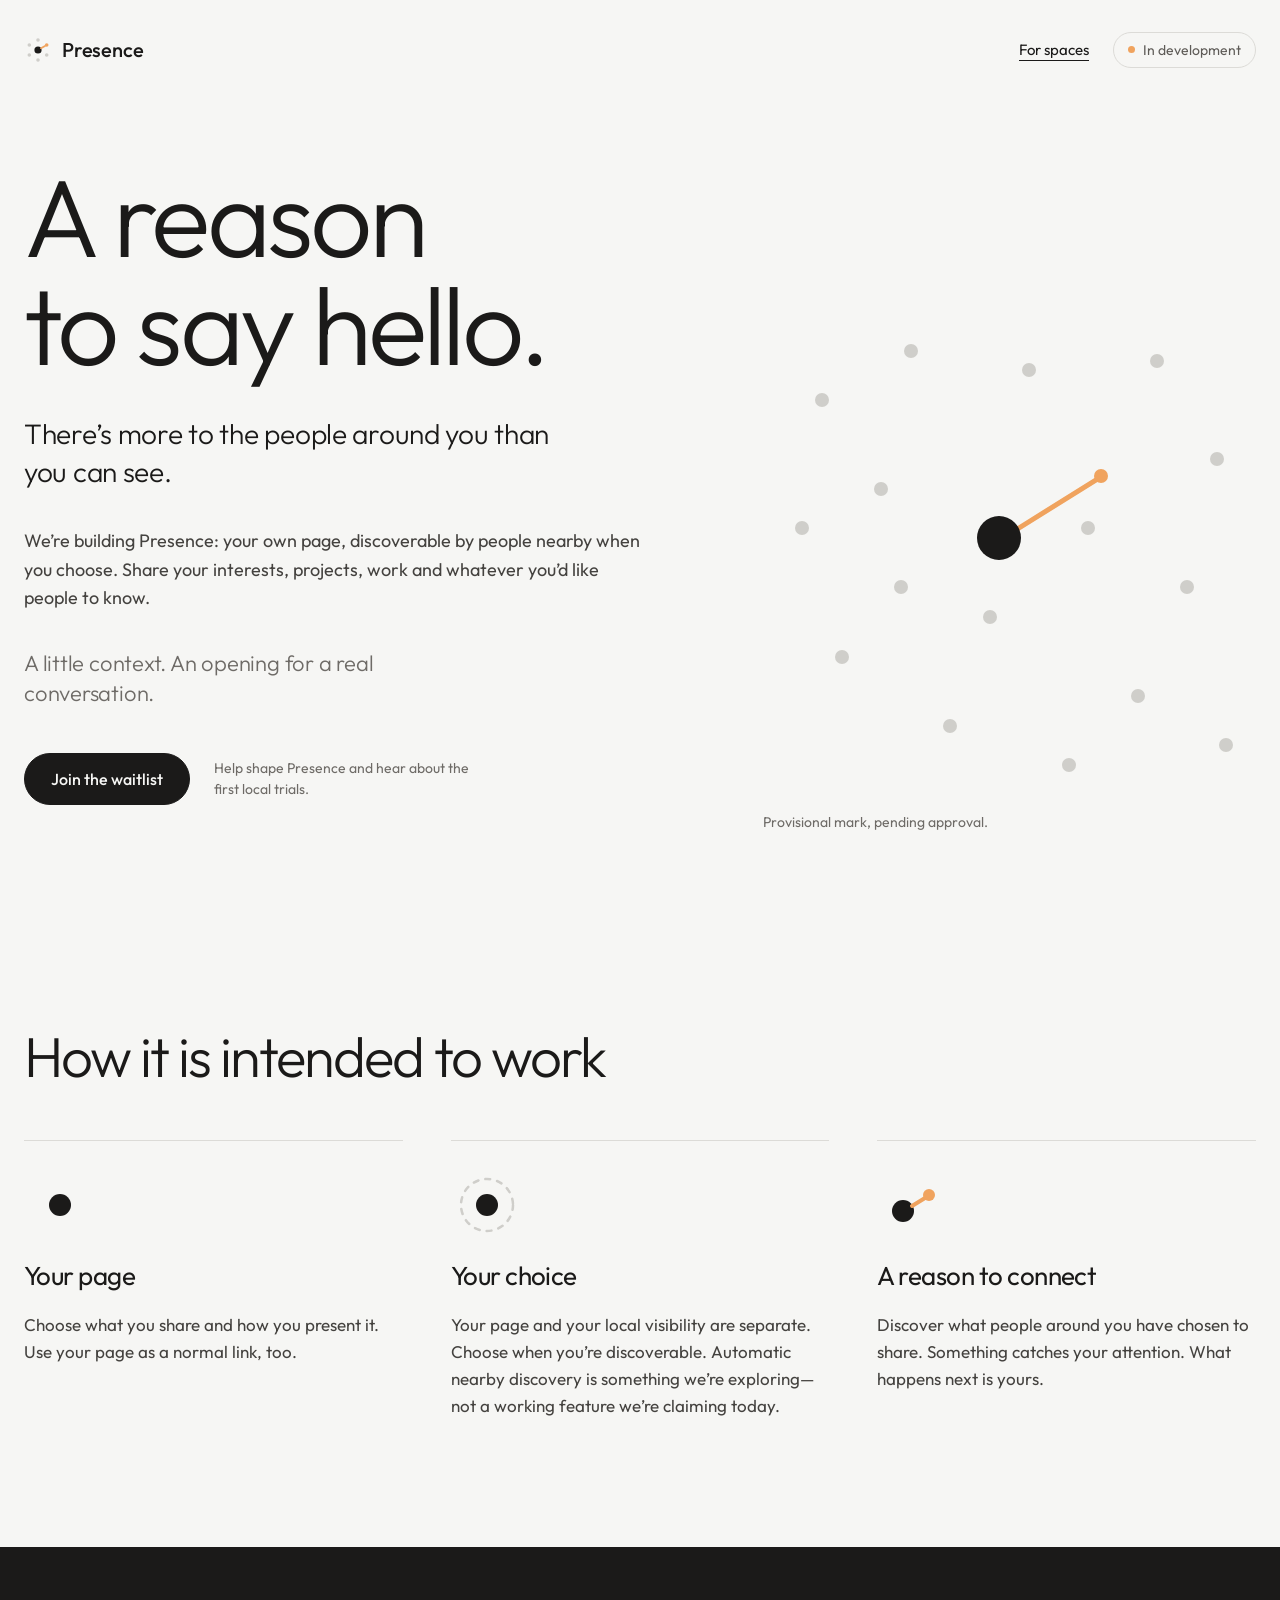
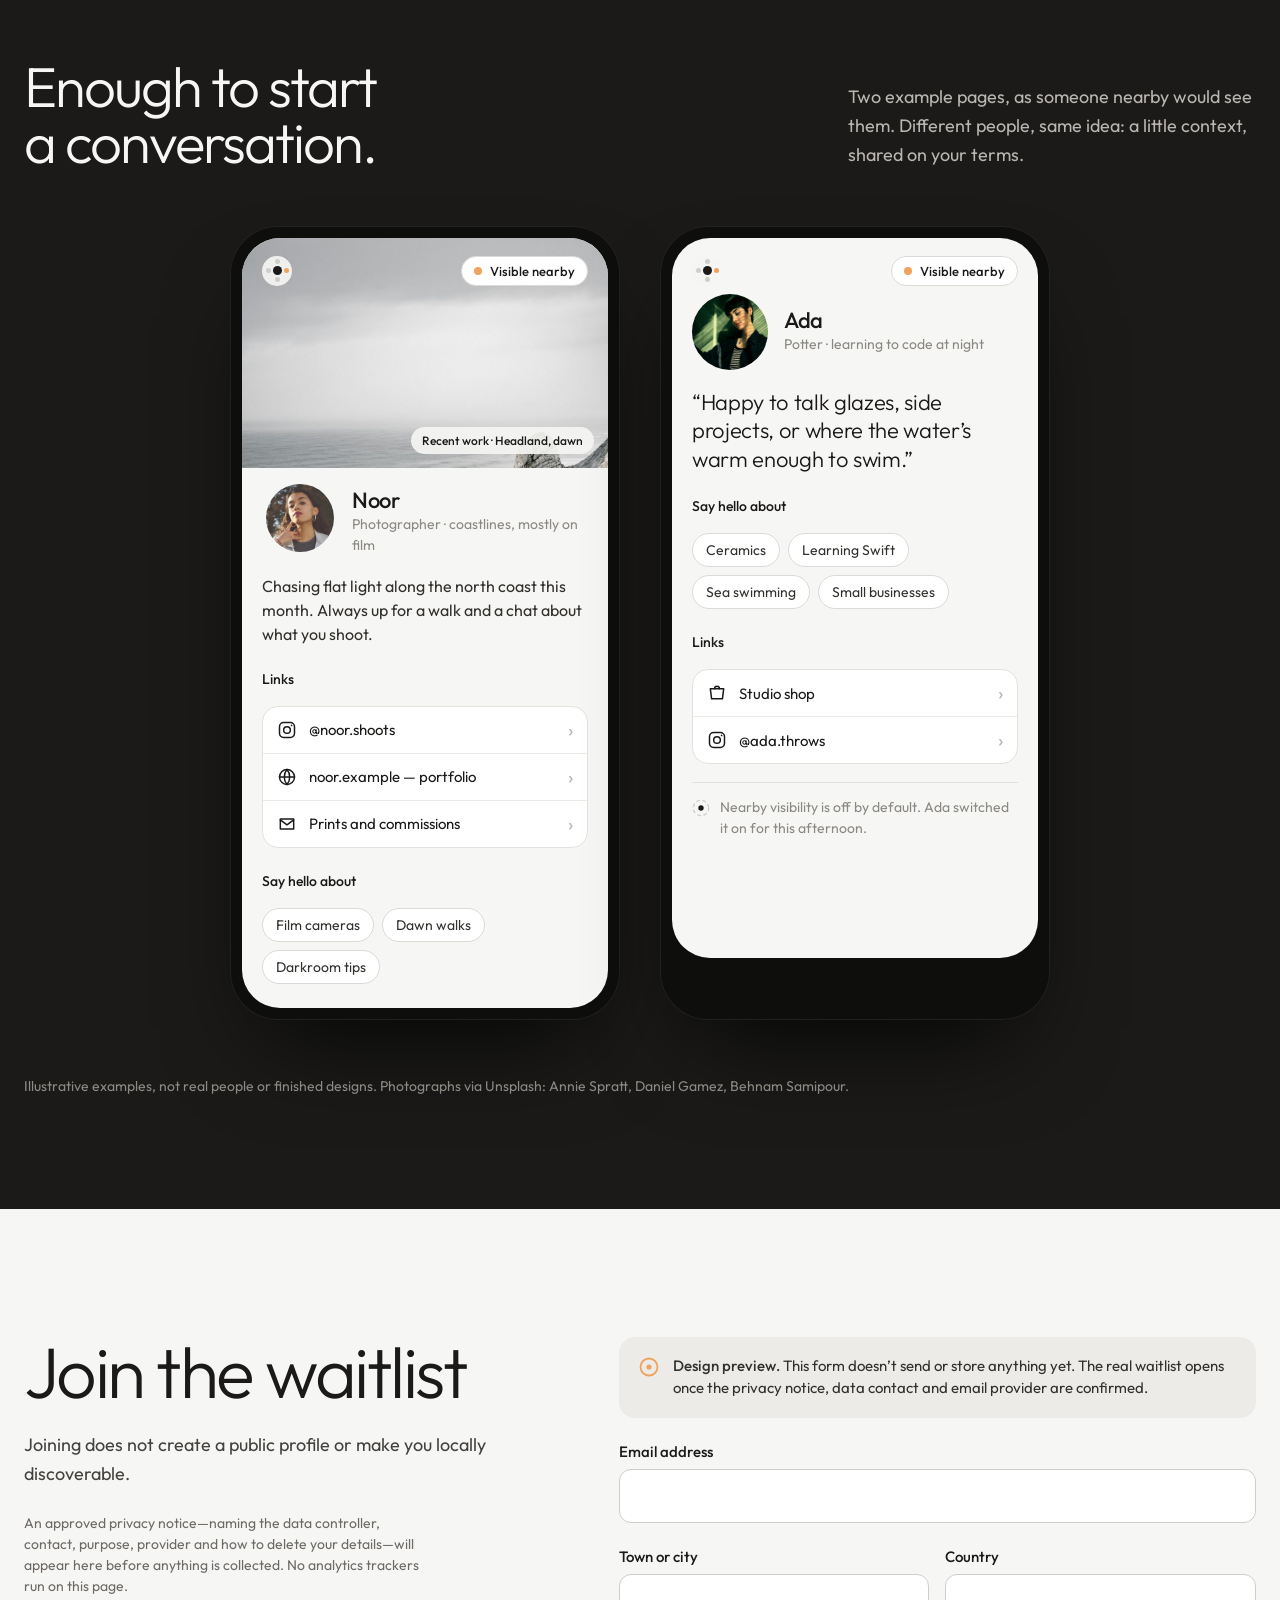
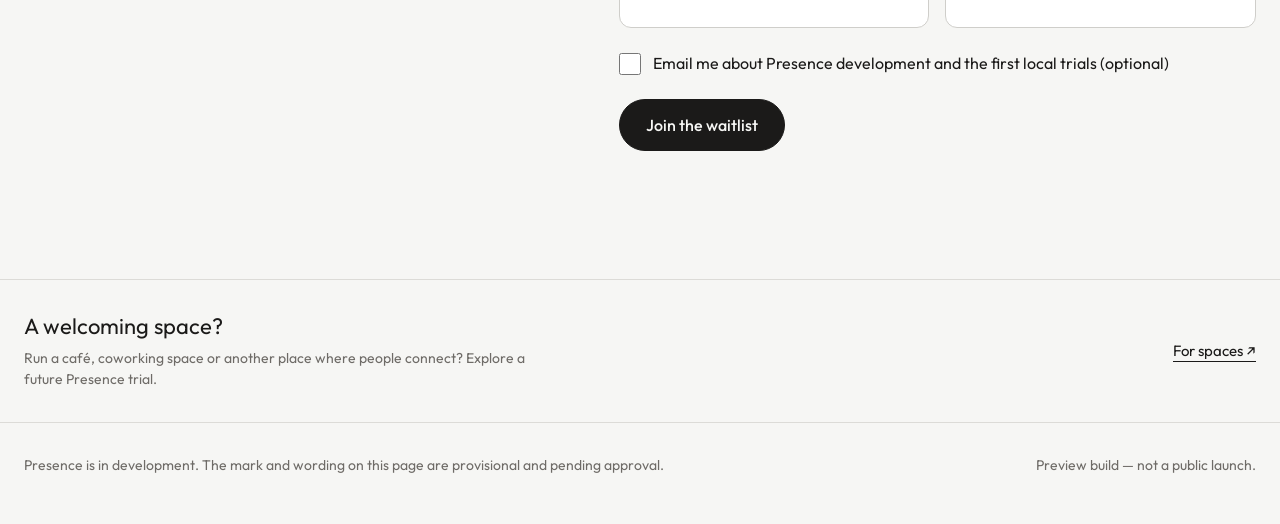
==== index.html @ 21f05dc4 "Merge current site and explain space trial value and proposed equipment supply" ====
<!doctype html>
<html lang="en">
<head>
<meta charset="utf-8">
<meta name="viewport" content="width=device-width, initial-scale=1">
<title>Presence — a reason to say hello</title>
<meta name="description" content="Presence is in development: your own page, discoverable by people nearby when you choose. Preview only.">
<meta name="robots" content="noindex, nofollow">
<link rel="icon" href="mark.svg" type="image/svg+xml">
<link rel="preconnect" href="https://fonts.googleapis.com">
<link rel="preconnect" href="https://fonts.gstatic.com" crossorigin>
<link href="https://fonts.googleapis.com/css2?family=Outfit:wght@300;400;500&display=swap" rel="stylesheet">
<link rel="stylesheet" href="styles.css">
</head>
<body>
<a class="skip" href="#waitlist">Skip to waitlist</a>
<div class="page" style="width: 100%; min-height: 100%; background: #F6F6F4; display: flex; flex-direction: column;">

  <header class="wrap" style="display: flex; align-items: center; justify-content: space-between; padding-top: 28px; padding-bottom: 28px;">
    <a href="#top" aria-label="Presence, top of page" style="display: inline-flex; align-items: center; gap: 10px; text-decoration: none; font-weight: 500; font-size: 20px; letter-spacing: -.01em;">
      <svg width="28" height="28" viewBox="0 0 28 28" aria-hidden="true" focusable="false">
        <circle cx="14" cy="14" r="3.6" fill="#1B1A19"></circle>
        <circle cx="14" cy="4" r="1.8" fill="#CFCECA"></circle>
        <circle cx="22.7" cy="9" r="1.8" fill="#F0A35E"></circle>
        <circle cx="22.7" cy="19" r="1.8" fill="#CFCECA"></circle>
        <circle cx="14" cy="24" r="1.8" fill="#CFCECA"></circle>
        <circle cx="5.3" cy="19" r="1.8" fill="#CFCECA"></circle>
        <circle cx="5.3" cy="9" r="1.8" fill="#CFCECA"></circle>
        <line x1="17" y1="12.3" x2="21" y2="10" stroke="#F0A35E" stroke-width="1.8" stroke-linecap="round"></line>
      </svg>
      <span>Presence</span>
    </a>
    <nav class="site-nav" aria-label="Main navigation">
      <a href="/spaces">For spaces</a>
      <span class="pill" role="status"><i aria-hidden="true"></i>In development</span>
    </nav>
  </header>

  <section class="hero" id="top" aria-labelledby="hero-h">
    <div class="wrap hero-grid">
      <div style="display: flex; flex-direction: column; gap: 36px;">
        <h1 id="hero-h" class="h1">A reason to say&nbsp;hello.</h1>
        <p class="lede">There’s more to the people around you than you can see.</p>
        <p class="body">We’re building Presence: your own page, discoverable by people nearby when you choose. Share your interests, projects, work and whatever you’d like people to know.</p>
        <p class="lede" style="font-size: 22px; color: #6E6B67;">A little context. An opening for a real conversation.</p>
        <div style="display: flex; flex-wrap: wrap; align-items: center; gap: 14px 24px; padding-top: 8px;">
          <a class="btn" href="#waitlist">Join the waitlist</a>
          <span class="small" style="max-width: 30ch;">Help shape Presence and hear about the first local trials.</span>
        </div>
      </div>

      <figure class="field drift" aria-hidden="true" style="margin: 0;">
        <span class="dot" style="left: 12%; top: 18%;"></span>
        <span class="dot" style="left: 30%; top: 8%;"></span>
        <span class="dot" style="left: 54%; top: 12%;"></span>
        <span class="dot" style="left: 80%; top: 10%;"></span>
        <span class="dot" style="left: 92%; top: 30%;"></span>
        <span class="dot" style="left: 8%; top: 44%;"></span>
        <span class="dot" style="left: 24%; top: 36%;"></span>
        <span class="dot" style="left: 86%; top: 56%;"></span>
        <span class="dot" style="left: 16%; top: 70%;"></span>
        <span class="dot" style="left: 38%; top: 84%;"></span>
        <span class="dot" style="left: 62%; top: 92%;"></span>
        <span class="dot" style="left: 76%; top: 78%;"></span>
        <span class="dot" style="left: 94%; top: 88%;"></span>
        <span class="dot" style="left: 46%; top: 62%;"></span>
        <span class="dot" style="left: 28%; top: 56%;"></span>
        <span class="dot" style="left: 66%; top: 44%;"></span>
        <span class="link" style="left: 48%; top: 46%; width: 24%; transform: rotate(-32deg);"></span>
        <span class="dot hi" style="left: 68.5%; top: 33.5%;"></span>
        <span class="dot me" style="left: 48%; top: 46%;"></span>
        <figcaption class="small" style="position: absolute; left: 0; bottom: -28px;">Provisional mark, pending approval.</figcaption>
      </figure>
    </div>
  </section>

  <section class="wrap sec" aria-labelledby="how-h" style="padding-top: 128px; padding-bottom: 128px;">
    <div style="display: flex; flex-direction: column; gap: 56px;">
      <h2 id="how-h" class="h1" style="font-size: clamp(36px, 4.4vw, 60px); max-width: 16ch;">How it is intended to work</h2>
      <div class="how-grid">
        <article class="step">
          <svg class="glyph" viewBox="0 0 72 72" aria-hidden="true" focusable="false">
            <circle cx="36" cy="36" r="11" fill="#1B1A19"></circle>
          </svg>
          <h3>Your page</h3>
          <p class="body" style="font-size: 17px;">Choose what you share and how you present it. Use your page as a normal link, too.</p>
        </article>
        <article class="step">
          <svg class="glyph" viewBox="0 0 72 72" aria-hidden="true" focusable="false">
            <circle cx="36" cy="36" r="11" fill="#1B1A19"></circle>
            <circle cx="36" cy="36" r="26" fill="none" stroke="#CFCECA" stroke-width="2.5" stroke-dasharray="5 7" stroke-linecap="round"></circle>
          </svg>
          <h3>Your choice</h3>
          <p class="body" style="font-size: 17px;">Your page and your local visibility are separate. Choose when you’re discoverable. Automatic nearby discovery is something we’re exploring—not a working feature we’re claiming today.</p>
        </article>
        <article class="step">
          <svg class="glyph" viewBox="0 0 72 72" aria-hidden="true" focusable="false">
            <circle cx="26" cy="42" r="11" fill="#1B1A19"></circle>
            <line x1="35" y1="37" x2="48" y2="29" stroke="#F0A35E" stroke-width="4" stroke-linecap="round"></line>
            <circle cx="52" cy="26" r="6" fill="#F0A35E"></circle>
          </svg>
          <h3>A reason to connect</h3>
          <p class="body" style="font-size: 17px;">Discover what people around you have chosen to share. Something catches your attention. What happens next is yours.</p>
        </article>
      </div>
    </div>
  </section>

  <section class="dark sec" aria-labelledby="eg-h" style="padding-top: 112px; padding-bottom: 112px;">
    <div class="wrap" style="display: flex; flex-direction: column; gap: 56px;">
      <div style="display: flex; flex-wrap: wrap; align-items: flex-end; justify-content: space-between; gap: 20px 48px;">
        <h2 id="eg-h" class="h1" style="font-size: clamp(36px, 4.4vw, 60px); max-width: 14ch;">Enough to start a conversation.</h2>
        <p class="body" style="max-width: 34ch;">Two example pages, as someone nearby would see them. Different people, same idea: a little context, shared on your terms.</p>
      </div>

      <div class="phones">

        <figure class="phone" aria-label="Example page on a phone: Noor, photographer" style="margin: 0;">
          <div class="screen">
            <div class="cover">
              <img src="assets/noor-work.jpg" alt="Coastline under soft grey light, rocks meeting the sea" style="display: block; width: 100%; height: 100%; object-fit: cover;">
              <div class="topbar">
                <span class="mini-mark" aria-hidden="true"><i></i></span>
                <span class="vis"><i aria-hidden="true"></i>Visible nearby</span>
              </div>
              <span class="photo-tag">Recent work · Headland, dawn</span>
            </div>
            <div class="pbody">
              <div style="display: flex; align-items: flex-end; gap: 14px; margin-top: -44px;">
                <img class="pavatar" src="assets/noor-avatar.jpg" alt="" width="76" height="76">
                <div style="display: flex; flex-direction: column; gap: 2px; padding-top: 48px;">
                  <span class="name">Noor</span>
                  <span class="small">Photographer · coastlines, mostly on film</span>
                </div>
              </div>
              <p class="pline">Chasing flat light along the north coast this month. Always up for a walk and a chat about what you shoot.</p>
              <div class="prow-head"><span>Links</span></div>
              <div class="links">
                <a class="lrow" href="#top">
                  <svg width="20" height="20" viewBox="0 0 24 24" fill="none" stroke="currentColor" stroke-width="1.8" stroke-linecap="round" stroke-linejoin="round" aria-hidden="true" focusable="false"><rect x="3" y="3" width="18" height="18" rx="5"></rect><circle cx="12" cy="12" r="4"></circle><circle cx="17.5" cy="6.5" r="1" fill="currentColor" stroke="none"></circle></svg>
                  <span>@noor.shoots</span><span class="lgo" aria-hidden="true">›</span>
                </a>
                <a class="lrow" href="#top">
                  <svg width="20" height="20" viewBox="0 0 24 24" fill="none" stroke="currentColor" stroke-width="1.8" stroke-linecap="round" stroke-linejoin="round" aria-hidden="true" focusable="false"><circle cx="12" cy="12" r="9"></circle><path d="M3 12h18M12 3a14 14 0 0 1 0 18M12 3a14 14 0 0 0 0 18"></path></svg>
                  <span>noor.example — portfolio</span><span class="lgo" aria-hidden="true">›</span>
                </a>
                <a class="lrow" href="#top">
                  <svg width="20" height="20" viewBox="0 0 24 24" fill="none" stroke="currentColor" stroke-width="1.8" stroke-linecap="round" stroke-linejoin="round" aria-hidden="true" focusable="false"><path d="M4 6h16v12H4z"></path><path d="M4 7l8 6 8-6"></path></svg>
                  <span>Prints and commissions</span><span class="lgo" aria-hidden="true">›</span>
                </a>
              </div>
              <div class="prow-head"><span>Say hello about</span></div>
              <div style="display: flex; flex-wrap: wrap; gap: 8px;">
                <span class="chip">Film cameras</span><span class="chip">Dawn walks</span><span class="chip">Darkroom tips</span>
              </div>
            </div>
          </div>
        </figure>

        <figure class="phone" aria-label="Example page on a phone: Ada, potter" style="margin: 0;">
          <div class="screen">
            <div class="topbar topbar-light">
              <span class="mini-mark" aria-hidden="true"><i></i></span>
              <span class="vis"><i aria-hidden="true"></i>Visible nearby</span>
            </div>
            <div class="pbody" style="padding-top: 8px;">
              <div style="display: flex; align-items: center; gap: 16px;">
                <img class="pavatar" src="assets/ada-avatar.jpg" alt="" width="76" height="76" style="border-width: 0;">
                <div style="display: flex; flex-direction: column; gap: 2px;">
                  <span class="name">Ada</span>
                  <span class="small">Potter · learning to code at night</span>
                </div>
              </div>
              <p class="quote">“Happy to talk glazes, side projects, or where the water’s warm enough to swim.”</p>
              <div class="prow-head"><span>Say hello about</span></div>
              <div style="display: flex; flex-wrap: wrap; gap: 8px;">
                <span class="chip">Ceramics</span><span class="chip">Learning Swift</span><span class="chip">Sea swimming</span><span class="chip">Small businesses</span>
              </div>
              <div class="prow-head"><span>Links</span></div>
              <div class="links">
                <a class="lrow" href="#top">
                  <svg width="20" height="20" viewBox="0 0 24 24" fill="none" stroke="currentColor" stroke-width="1.8" stroke-linecap="round" stroke-linejoin="round" aria-hidden="true" focusable="false"><path d="M4 7h16l-1.5 12h-13z"></path><path d="M9 7a3 3 0 0 1 6 0"></path></svg>
                  <span>Studio shop</span><span class="lgo" aria-hidden="true">›</span>
                </a>
                <a class="lrow" href="#top">
                  <svg width="20" height="20" viewBox="0 0 24 24" fill="none" stroke="currentColor" stroke-width="1.8" stroke-linecap="round" stroke-linejoin="round" aria-hidden="true" focusable="false"><rect x="3" y="3" width="18" height="18" rx="5"></rect><circle cx="12" cy="12" r="4"></circle><circle cx="17.5" cy="6.5" r="1" fill="currentColor" stroke="none"></circle></svg>
                  <span>@ada.throws</span><span class="lgo" aria-hidden="true">›</span>
                </a>
              </div>
              <div class="pfoot">
                <svg width="18" height="18" viewBox="0 0 20 20" aria-hidden="true" focusable="false"><circle cx="10" cy="10" r="3" fill="#1B1A19"></circle><circle cx="10" cy="10" r="8.5" fill="none" stroke="#CFCECA" stroke-width="1.5" stroke-dasharray="3 4" stroke-linecap="round"></circle></svg>
                <span class="small">Nearby visibility is off by default. Ada switched it on for this afternoon.</span>
              </div>
            </div>
          </div>
        </figure>

      </div>

      <p class="small">Illustrative examples, not real people or finished designs. Photographs via Unsplash: Annie Spratt, Daniel Gamez, Behnam Samipour.</p>
    </div>
  </section>

  <section class="wrap sec" id="waitlist" aria-labelledby="wl-h" style="padding-top: 128px; padding-bottom: 128px;">
    <div class="wl-grid">
      <div style="display: flex; flex-direction: column; gap: 24px;">
        <h2 id="wl-h" class="h1" style="font-size: clamp(40px, 5.6vw, 76px);">Join the waitlist</h2>
        <p class="body">Joining does not create a public profile or make you locally discoverable.</p>
        <p class="small" style="max-width: 44ch;">An approved privacy notice—naming the data controller, contact, purpose, provider and how to delete your details—will appear here before anything is collected. No analytics trackers run on this page.</p>
      </div>

      <form id="interest" data-preview-form aria-describedby="interest-notice" novalidate style="display: flex; flex-direction: column; gap: 24px;">
        <div class="notice" id="interest-notice" role="note">
          <svg width="20" height="20" viewBox="0 0 20 20" aria-hidden="true" focusable="false"><circle cx="10" cy="10" r="8.5" fill="none" stroke="#F0A35E" stroke-width="1.8"></circle><circle cx="10" cy="10" r="2.6" fill="#F0A35E"></circle></svg>
          <span><strong style="font-weight: 500;">Design preview.</strong> This form doesn’t send or store anything yet. The real waitlist opens once the privacy notice, data contact and email provider are confirmed.</span>
        </div>
        <div class="fld">
          <label for="email">Email address</label>
          <input id="email" name="email" type="email" autocomplete="email" inputmode="email">
        </div>
        <div style="display: grid; grid-template-columns: repeat(2, minmax(0, 1fr)); gap: 16px;">
          <div class="fld">
            <label for="town">Town or city</label>
            <input id="town" name="town" type="text" autocomplete="address-level2">
          </div>
          <div class="fld">
            <label for="country">Country</label>
            <input id="country" name="country" type="text" autocomplete="country-name">
          </div>
        </div>
        <div class="chk"><input id="c-dev" name="dev" type="checkbox"><label for="c-dev">Email me about Presence development and the first local trials (optional)</label></div>
        <div style="display: flex; flex-direction: column; gap: 16px; align-items: flex-start;">
          <button class="btn" type="submit" disabled>Join the waitlist</button>
          <noscript><p class="small">This is a non-collecting preview. JavaScript is needed to try the preview button; nothing can be registered here.</p></noscript>
          <p id="form-msg" class="msg" role="status" aria-live="polite" hidden>Preview only — nothing was sent or stored. The waitlist opens once the privacy notice and provider are confirmed.</p>
        </div>
      </form>
    </div>
  </section>

  <aside class="wrap spaces-invitation" aria-labelledby="spaces-invitation-h">
    <div>
      <h2 id="spaces-invitation-h">A welcoming space?</h2>
      <p class="small">Run a café, coworking space or another place where people connect? Explore a future Presence trial.</p>
    </div>
    <a href="/spaces">For spaces <span aria-hidden="true">↗</span></a>
  </aside>

  <footer class="foot">
    <div class="wrap" style="display: flex; flex-wrap: wrap; justify-content: space-between; gap: 12px 32px; padding-top: 32px; padding-bottom: 48px;">
      <p class="small">Presence is in development. The mark and wording on this page are provisional and pending approval.</p>
      <p class="small">Preview build — not a public launch.</p>
    </div>
  </footer>

</div>
<script src="preview.js"></script>
</body>
</html>
---- styles.css ----
/* Presence — holding page. Provisional identity, pending approval. */
html { -webkit-text-size-adjust: 100%; scroll-behavior: smooth; }
@media (prefers-reduced-motion: reduce) { html { scroll-behavior: auto; } }
body { margin: 0; background: #F6F6F4; color: #1B1A19; font-family: "Outfit", "Avenir Next", "Segoe UI", sans-serif; -webkit-font-smoothing: antialiased; }
a { color: #1B1A19; } a:hover { color: #5E5B57; }
*, *::before, *::after { box-sizing: border-box; }
h1, h2, h3, p { margin: 0; }
.wrap { width: 100%; max-width: 1280px; margin: 0 auto; padding-left: 24px; padding-right: 24px; }
.pill { display: inline-flex; align-items: center; gap: 8px; font-size: 14px; font-weight: 400; color: #5E5B57; border: 1px solid #DCDBD7; border-radius: 999px; padding: 8px 14px; background: #F6F6F4; }
.pill i { width: 7px; height: 7px; border-radius: 50%; background: #F0A35E; display: inline-block; }
.btn { display: inline-flex; align-items: center; justify-content: center; min-height: 52px; padding: 0 26px; border-radius: 999px; background: #1B1A19; color: #F6F6F4; font: 500 16px/1 "Outfit", sans-serif; text-decoration: none; border: 1.5px solid #1B1A19; cursor: pointer; transition: transform .15s ease, background .15s ease; }
.btn:hover { background: #33312E; color: #F6F6F4; transform: translateY(-1px); }
.btn-ghost { background: transparent; color: #1B1A19; }
.btn-ghost:hover { background: #1B1A19; color: #F6F6F4; }
.btn-light { background: #F6F6F4; color: #1B1A19; border-color: #F6F6F4; }
.btn-light:hover { background: #FFFFFF; color: #1B1A19; }
:focus-visible { outline: 3px solid #F0A35E; outline-offset: 3px; }
.hero { position: relative; overflow: hidden; }
.hero-grid { display: grid; grid-template-columns: minmax(0, 7fr) minmax(0, 5fr); gap: 48px; align-items: end; min-height: 720px; padding-top: 64px; padding-bottom: 96px; }
.h1 { font-weight: 300; font-size: clamp(56px, 8.6vw, 128px); line-height: .98; letter-spacing: -.035em; text-wrap: balance; }
.lede { font-weight: 300; font-size: clamp(22px, 2.2vw, 30px); line-height: 1.35; letter-spacing: -.01em; max-width: 30ch; }
.body { font-weight: 400; font-size: 18px; line-height: 1.6; color: #44423F; max-width: 52ch; }
.small { font-size: 14px; line-height: 1.5; color: #6E6B67; }
.field { position: relative; width: 100%; aspect-ratio: 1 / 1; max-width: 520px; margin-left: auto; }
.dot { position: absolute; width: 14px; height: 14px; margin: -7px 0 0 -7px; border-radius: 50%; background: #CFCECA; }
.dot.me { width: 44px; height: 44px; margin: -22px 0 0 -22px; background: #1B1A19; }
.dot.hi { background: #F0A35E; }
.link { position: absolute; height: 5px; border-radius: 3px; background: #F0A35E; transform-origin: 0 50%; }
@media (prefers-reduced-motion: no-preference) {
  .drift .dot { animation: drift 9s ease-in-out infinite alternate; }
  .drift .dot:nth-child(3n) { animation-duration: 11s; animation-delay: -3s; }
  .drift .dot:nth-child(4n) { animation-duration: 13s; animation-delay: -6s; }
  .drift .dot.me, .drift .dot.hi { animation: none; }
  @keyframes drift { from { translate: 0 0; } to { translate: 6px -8px; } }
}
.how-grid { display: grid; grid-template-columns: repeat(3, minmax(0, 1fr)); gap: 48px; }
.step { display: flex; flex-direction: column; gap: 20px; padding-top: 28px; border-top: 1px solid #DCDBD7; }
.step h3 { font-weight: 400; font-size: 26px; letter-spacing: -.02em; line-height: 1.15; }
.glyph { width: 72px; height: 72px; }
.dark { background: #1B1A19; color: #F6F6F4; }
.dark .body { color: #B9B6B1; }
.dark .small { color: #8C8984; }
.dark a { color: #F6F6F4; }
.name { font-size: 22px; font-weight: 500; letter-spacing: -.015em; line-height: 1.1; }
.quote { font-weight: 300; font-size: 24px; line-height: 1.3; letter-spacing: -.015em; color: #1B1A19; }
.avatar { width: 56px; height: 56px; border-radius: 50%; background: #1B1A19; color: #F6F6F4; display: inline-flex; align-items: center; justify-content: center; font-size: 22px; font-weight: 400; flex: none; }
.vis { display: inline-flex; align-items: center; gap: 8px; font-size: 13px; font-weight: 500; color: #1B1A19; background: #FFFFFF; border: 1px solid #DCDBD7; border-radius: 999px; padding: 6px 12px; white-space: nowrap; }
.vis i { width: 8px; height: 8px; border-radius: 50%; background: #F0A35E; display: inline-block; }
.chip { font-size: 14px; color: #33312E; background: #FFFFFF; border: 1px solid #DCDBD7; border-radius: 999px; padding: 7px 13px; }
.phones { display: flex; flex-wrap: wrap; justify-content: center; gap: 40px; }
.phone { width: 390px; max-width: 100%; background: #0E0E0D; border-radius: 48px; padding: 12px; box-shadow: 0 50px 100px -40px rgba(0,0,0,.9), inset 0 0 0 1px rgba(255,255,255,.08); }
.screen { background: #F6F6F4; color: #1B1A19; border-radius: 38px; overflow: hidden; display: flex; flex-direction: column; min-height: 720px; }
.cover { position: relative; height: 230px; background: #DCDBD7; }
.topbar { position: absolute; left: 0; right: 0; top: 0; display: flex; align-items: center; justify-content: space-between; padding: 18px 20px 0; }
.topbar-light { position: static; padding: 18px 20px 0; }
.mini-mark { width: 30px; height: 30px; border-radius: 50%; background: rgba(246,246,244,.92); display: inline-flex; align-items: center; justify-content: center; }
.mini-mark i { width: 9px; height: 9px; border-radius: 50%; background: #1B1A19; display: block; box-shadow: 0 -9px 0 -2px #CFCECA, 9px 0 0 -2px #F0A35E, 0 9px 0 -2px #CFCECA, -9px 0 0 -2px #CFCECA; }
.pbody { display: flex; flex-direction: column; gap: 18px; padding: 16px 20px 24px; }
.pavatar { width: 76px; height: 76px; border-radius: 50%; object-fit: cover; border: 4px solid #F6F6F4; flex: none; }
.pline { font-size: 16px; line-height: 1.5; color: #33312E; }
.prow-head { display: flex; align-items: baseline; justify-content: space-between; font-size: 14px; font-weight: 500; padding-top: 6px; }
.links { display: flex; flex-direction: column; border: 1px solid #E3E2DE; border-radius: 16px; overflow: hidden; background: #FFFFFF; }
.screen .lrow { display: flex; align-items: center; gap: 12px; padding: 13px 14px; font-size: 15px; color: #1B1A19; text-decoration: none; border-top: 1px solid #ECEBE7; }
.screen .lrow:first-child { border-top: 0; }
.screen .lrow:hover { background: #F6F6F4; color: #1B1A19; }
.screen .lrow svg { flex: none; }
.lgo { margin-left: auto; color: #B8B5B0; font-size: 20px; line-height: 1; }
.screen .quote { font-size: 22px; }
.pfoot { display: flex; align-items: flex-start; gap: 10px; margin-top: auto; padding-top: 14px; border-top: 1px solid #E3E2DE; }
.pfoot svg { flex: none; margin-top: 2px; }
.screen .chip { background: #FFFFFF; }
.photo-tag { position: absolute; right: 14px; bottom: 14px; font-size: 12px; font-weight: 500; color: #1B1A19; background: rgba(246,246,244,.92); border-radius: 999px; padding: 6px 11px; }
.pavatar { position: relative; z-index: 1; }
.wl-grid { display: grid; grid-template-columns: minmax(0, 5fr) minmax(0, 6fr); gap: 64px; align-items: start; }
.notice { display: flex; gap: 14px; align-items: flex-start; padding: 18px 20px; border-radius: 16px; background: #ECEBE7; color: #33312E; font-size: 15px; line-height: 1.5; }
.notice svg { flex: none; margin-top: 2px; }
.fld { display: flex; flex-direction: column; gap: 8px; }
.fld label { font-size: 15px; font-weight: 500; }
.fld input { font: 400 17px "Outfit", sans-serif; color: #1B1A19; background: #FFFFFF; border: 1.5px solid #CFCECA; border-radius: 12px; padding: 0 16px; height: 54px; width: 100%; }
.fld input:focus { border-color: #1B1A19; outline-offset: 2px; }
.chk { display: flex; align-items: flex-start; gap: 12px; font-size: 16px; line-height: 1.4; }
.chk input { width: 22px; height: 22px; margin: 1px 0 0; accent-color: #1B1A19; flex: none; }
.msg { font-size: 16px; font-weight: 500; color: #B9731F; line-height: 1.5; }
.foot { border-top: 1px solid #DCDBD7; }
@media (max-width: 900px) {
  .hero-grid { grid-template-columns: minmax(0, 1fr); min-height: 0; padding-top: 24px; padding-bottom: 64px; gap: 32px; }
  .field { max-width: 360px; margin-left: 0; order: -1; }
  .how-grid { grid-template-columns: minmax(0, 1fr); gap: 36px; }
  .wl-grid { grid-template-columns: minmax(0, 1fr); gap: 36px; }
      .quote { font-size: 21px; }
  .phone { border-radius: 40px; padding: 10px; }
  .screen { border-radius: 32px; min-height: 0; }
  .sec { padding-top: 72px !important; padding-bottom: 72px !important; }
}
.skip { position: absolute; left: 24px; top: -4rem; background: #1B1A19; color: #F6F6F4; padding: .5rem .75rem; text-decoration: none; border-radius: 6px; z-index: 10; }
.skip:focus { top: .75rem; }

/* Spaces shares the holding page's type, colours and components. */
.site-nav { display: flex; flex-wrap: wrap; align-items: center; justify-content: flex-end; gap: 8px 24px; }
.site-nav a, .spaces-invitation > a { font-size: 15px; text-underline-offset: 5px; padding: 12px 0; }
.site-nav a[aria-current="page"] { text-decoration-thickness: 2px; }
.spaces-invitation { display: flex; flex-wrap: wrap; align-items: center; justify-content: space-between; gap: 16px 32px; padding-top: 32px; padding-bottom: 32px; border-top: 1px solid #DCDBD7; }
.spaces-invitation h2 { font-size: 22px; font-weight: 400; margin-bottom: 8px; }
.spaces-invitation p { max-width: 60ch; }
.spaces-hero { display: flex; flex-direction: column; align-items: flex-start; gap: 28px; padding-top: 80px; padding-bottom: 80px; }
.spaces-hero .h1 { max-width: 12ch; }
.spaces-hero .body { max-width: 60ch; }
.spaces-hero .small { max-width: 65ch; }
.eyebrow { font-size: 14px; color: #6E6B67; }
.section-heading { font-size: clamp(36px, 4.4vw, 60px); line-height: 1.08; font-weight: 300; letter-spacing: -.025em; text-wrap: balance; }
.spaces-details { padding-top: 64px; padding-bottom: 64px; }
#space-interest { padding-top: 64px; padding-bottom: 96px; }
.spaces-details .section-heading { margin-bottom: 48px; max-width: 22ch; }
.copy-stack { display: flex; flex-direction: column; align-items: flex-start; gap: 24px; }
form.copy-stack > .fld, form.copy-stack > .notice { width: 100%; }
.btn:disabled { opacity: .65; cursor: default; }
@media (max-width: 600px) {
  .site-nav { gap: 0 12px; }
  .site-nav .pill { display: none; }
  .spaces-hero { padding-top: 32px; padding-bottom: 48px; }
  .spaces-hero .h1 { font-size: clamp(48px, 12vw, 72px); }
}

.trial-benefit { max-width: 52ch; margin-bottom: 48px; }
.trial-steps { list-style: none; padding: 0; margin: 0; }
.trial-equipment { margin-top: 48px; padding-top: 28px; border-top: 1px solid #DCDBD7; }
.trial-equipment h3 { font-weight: 400; font-size: 26px; letter-spacing: -.02em; line-height: 1.15; }
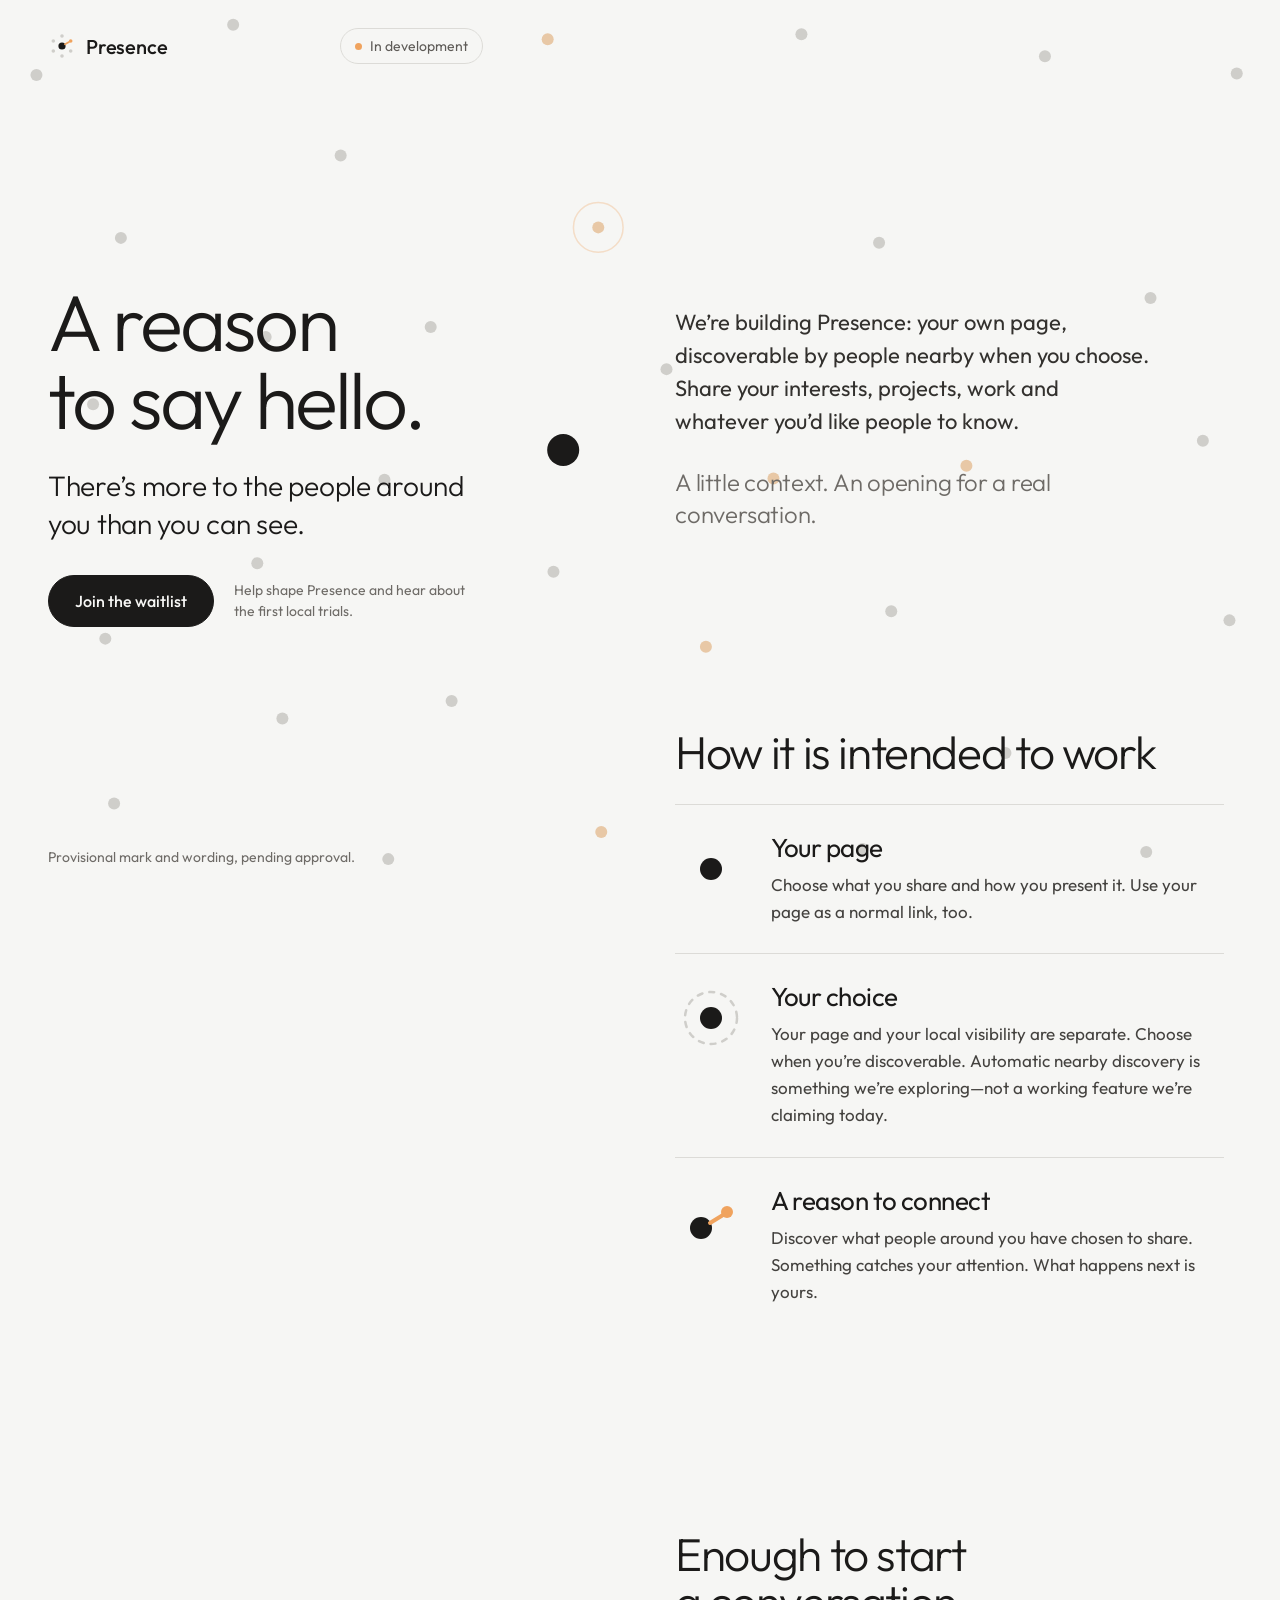
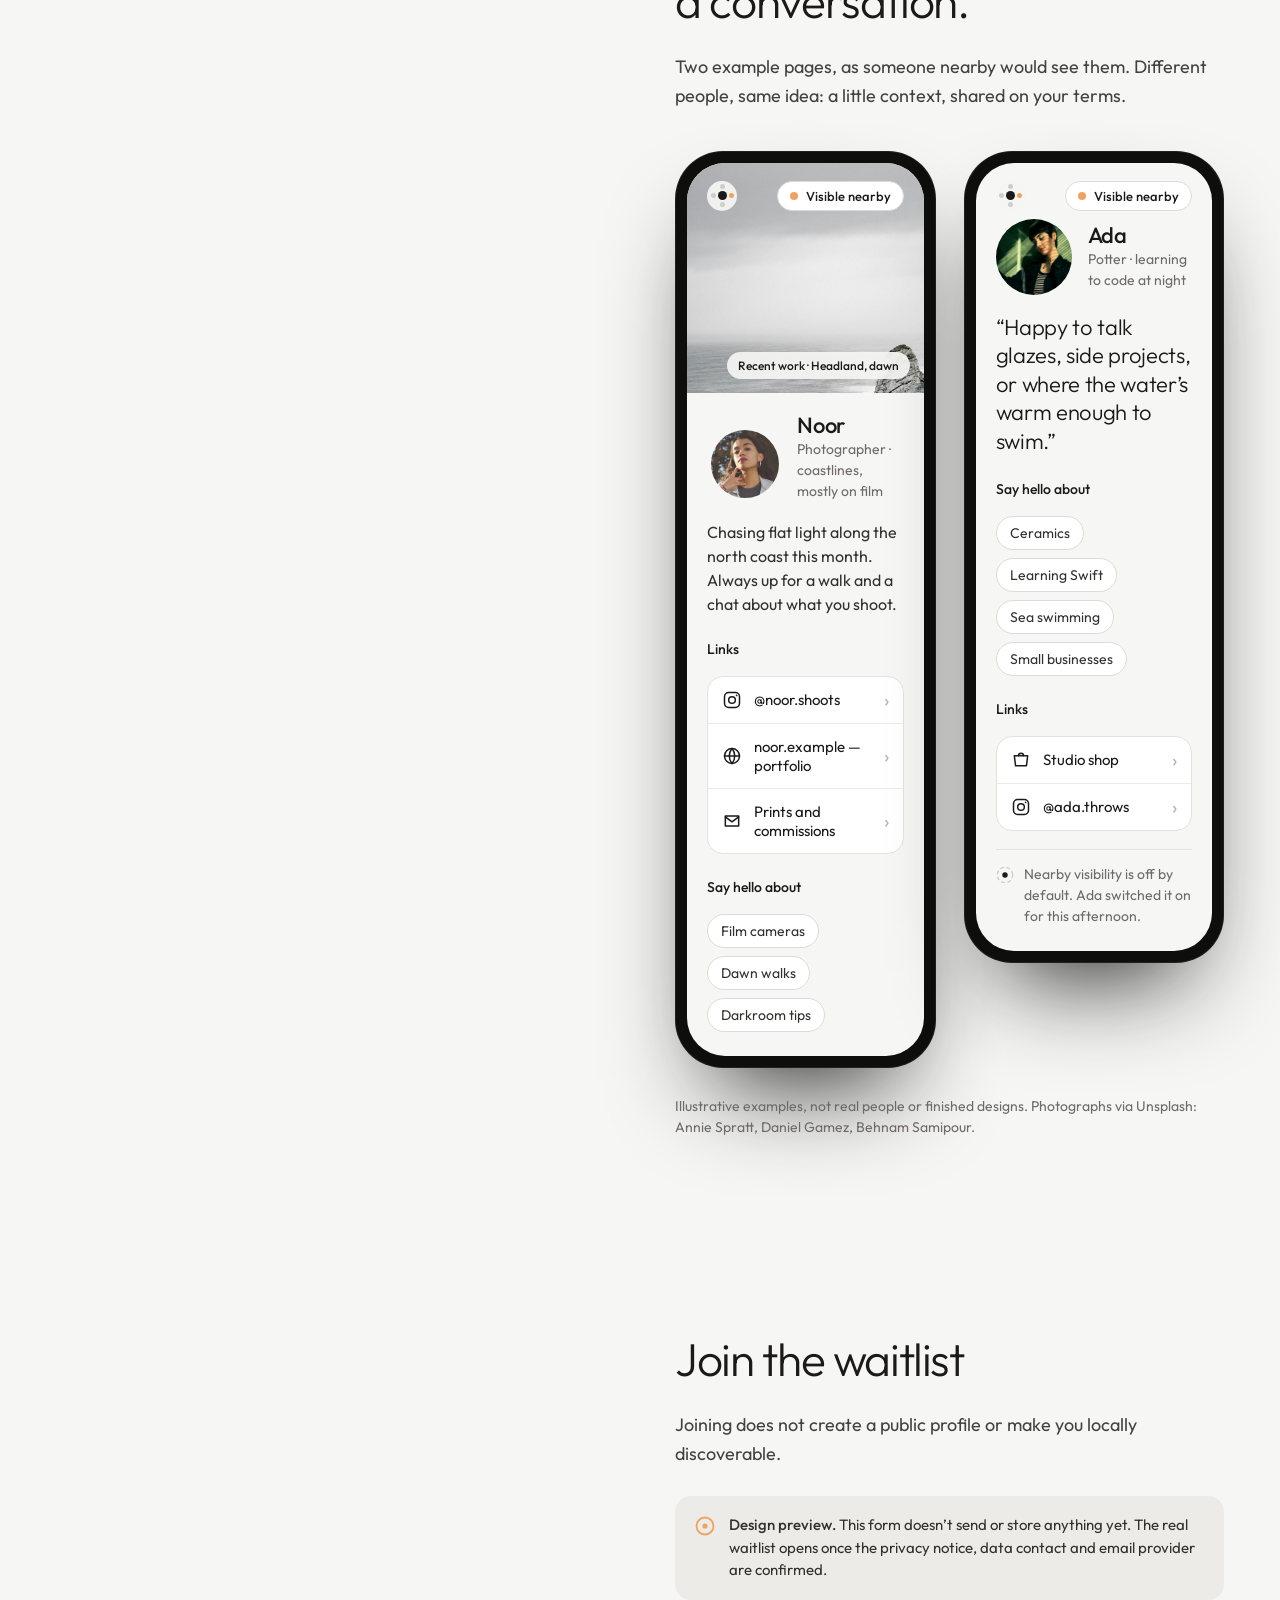
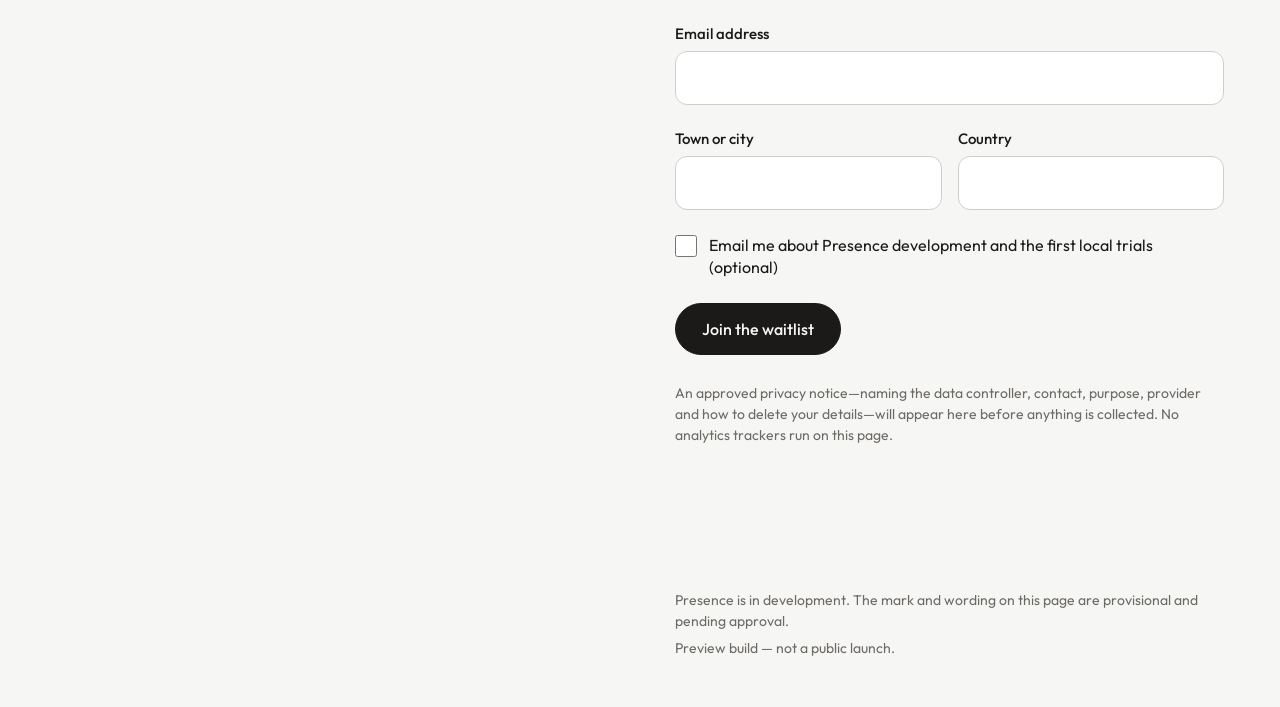
==== commit 000ed419: "Explore: sticky two-column layout with scroll-driven connection field Left column fixed (headline, C" ====
--- a/index.html
+++ b/index.html
@@ -14,9 +14,13 @@
 </head>
 <body>
 <a class="skip" href="#waitlist">Skip to waitlist</a>
-<div class="page" style="width: 100%; min-height: 100%; background: #F6F6F4; display: flex; flex-direction: column;">
-
-  <header class="wrap" style="display: flex; align-items: center; justify-content: space-between; padding-top: 28px; padding-bottom: 28px;">
+
+<svg id="field" class="bg-field" aria-hidden="true" focusable="false"></svg>
+
+<div class="shell">
+
+  <aside class="left" id="top">
+    <div class="left-top">
     <a href="#top" aria-label="Presence, top of page" style="display: inline-flex; align-items: center; gap: 10px; text-decoration: none; font-weight: 500; font-size: 20px; letter-spacing: -.01em;">
       <svg width="28" height="28" viewBox="0 0 28 28" aria-hidden="true" focusable="false">
         <circle cx="14" cy="14" r="3.6" fill="#1B1A19"></circle>
@@ -30,89 +34,47 @@
       </svg>
       <span>Presence</span>
     </a>
-    <nav class="site-nav" aria-label="Main navigation">
-      <a href="/spaces">For spaces</a>
       <span class="pill" role="status"><i aria-hidden="true"></i>In development</span>
-    </nav>
-  </header>
-
-  <section class="hero" id="top" aria-labelledby="hero-h">
-    <div class="wrap hero-grid">
-      <div style="display: flex; flex-direction: column; gap: 36px;">
-        <h1 id="hero-h" class="h1">A reason to say&nbsp;hello.</h1>
-        <p class="lede">There’s more to the people around you than you can see.</p>
-        <p class="body">We’re building Presence: your own page, discoverable by people nearby when you choose. Share your interests, projects, work and whatever you’d like people to know.</p>
-        <p class="lede" style="font-size: 22px; color: #6E6B67;">A little context. An opening for a real conversation.</p>
-        <div style="display: flex; flex-wrap: wrap; align-items: center; gap: 14px 24px; padding-top: 8px;">
-          <a class="btn" href="#waitlist">Join the waitlist</a>
-          <span class="small" style="max-width: 30ch;">Help shape Presence and hear about the first local trials.</span>
-        </div>
+    </div>
+    <div class="left-mid">
+      <h1 class="h1 h1-left">A reason to say&nbsp;hello.</h1>
+      <p class="lede">There’s more to the people around you than you can see.</p>
+      <div class="left-cta">
+        <a class="btn" href="#waitlist">Join the waitlist</a>
+        <span class="small">Help shape Presence and hear about the first local trials.</span>
       </div>
-
-      <figure class="field drift" aria-hidden="true" style="margin: 0;">
-        <span class="dot" style="left: 12%; top: 18%;"></span>
-        <span class="dot" style="left: 30%; top: 8%;"></span>
-        <span class="dot" style="left: 54%; top: 12%;"></span>
-        <span class="dot" style="left: 80%; top: 10%;"></span>
-        <span class="dot" style="left: 92%; top: 30%;"></span>
-        <span class="dot" style="left: 8%; top: 44%;"></span>
-        <span class="dot" style="left: 24%; top: 36%;"></span>
-        <span class="dot" style="left: 86%; top: 56%;"></span>
-        <span class="dot" style="left: 16%; top: 70%;"></span>
-        <span class="dot" style="left: 38%; top: 84%;"></span>
-        <span class="dot" style="left: 62%; top: 92%;"></span>
-        <span class="dot" style="left: 76%; top: 78%;"></span>
-        <span class="dot" style="left: 94%; top: 88%;"></span>
-        <span class="dot" style="left: 46%; top: 62%;"></span>
-        <span class="dot" style="left: 28%; top: 56%;"></span>
-        <span class="dot" style="left: 66%; top: 44%;"></span>
-        <span class="link" style="left: 48%; top: 46%; width: 24%; transform: rotate(-32deg);"></span>
-        <span class="dot hi" style="left: 68.5%; top: 33.5%;"></span>
-        <span class="dot me" style="left: 48%; top: 46%;"></span>
-        <figcaption class="small" style="position: absolute; left: 0; bottom: -28px;">Provisional mark, pending approval.</figcaption>
-      </figure>
     </div>
-  </section>
-
-  <section class="wrap sec" aria-labelledby="how-h" style="padding-top: 128px; padding-bottom: 128px;">
-    <div style="display: flex; flex-direction: column; gap: 56px;">
-      <h2 id="how-h" class="h1" style="font-size: clamp(36px, 4.4vw, 60px); max-width: 16ch;">How it is intended to work</h2>
-      <div class="how-grid">
-        <article class="step">
-          <svg class="glyph" viewBox="0 0 72 72" aria-hidden="true" focusable="false">
-            <circle cx="36" cy="36" r="11" fill="#1B1A19"></circle>
-          </svg>
-          <h3>Your page</h3>
-          <p class="body" style="font-size: 17px;">Choose what you share and how you present it. Use your page as a normal link, too.</p>
+    <p class="small left-foot">Provisional mark and wording, pending approval.</p>
+  </aside>
+
+  <main class="right" id="main">
+
+    <section class="rsec rsec-first" aria-label="What Presence is">
+      <p class="body body-lg">We’re building Presence: your own page, discoverable by people nearby when you choose. Share your interests, projects, work and whatever you’d like people to know.</p>
+      <p class="lede lede-soft">A little context. An opening for a real conversation.</p>
+    </section>
+
+    <section class="rsec" aria-labelledby="how-h">
+      <h2 id="how-h" class="h2">How it is intended to work</h2>
+      <div class="how-list">
+        <article class="step-row">
+          <svg class="glyph" viewBox="0 0 72 72" aria-hidden="true" focusable="false"><circle cx="36" cy="36" r="11" fill="#1B1A19"></circle></svg>
+          <div><h3>Your page</h3><p class="body">Choose what you share and how you present it. Use your page as a normal link, too.</p></div>
         </article>
-        <article class="step">
-          <svg class="glyph" viewBox="0 0 72 72" aria-hidden="true" focusable="false">
-            <circle cx="36" cy="36" r="11" fill="#1B1A19"></circle>
-            <circle cx="36" cy="36" r="26" fill="none" stroke="#CFCECA" stroke-width="2.5" stroke-dasharray="5 7" stroke-linecap="round"></circle>
-          </svg>
-          <h3>Your choice</h3>
-          <p class="body" style="font-size: 17px;">Your page and your local visibility are separate. Choose when you’re discoverable. Automatic nearby discovery is something we’re exploring—not a working feature we’re claiming today.</p>
+        <article class="step-row">
+          <svg class="glyph" viewBox="0 0 72 72" aria-hidden="true" focusable="false"><circle cx="36" cy="36" r="11" fill="#1B1A19"></circle><circle cx="36" cy="36" r="26" fill="none" stroke="#CFCECA" stroke-width="2.5" stroke-dasharray="5 7" stroke-linecap="round"></circle></svg>
+          <div><h3>Your choice</h3><p class="body">Your page and your local visibility are separate. Choose when you’re discoverable. Automatic nearby discovery is something we’re exploring—not a working feature we’re claiming today.</p></div>
         </article>
-        <article class="step">
-          <svg class="glyph" viewBox="0 0 72 72" aria-hidden="true" focusable="false">
-            <circle cx="26" cy="42" r="11" fill="#1B1A19"></circle>
-            <line x1="35" y1="37" x2="48" y2="29" stroke="#F0A35E" stroke-width="4" stroke-linecap="round"></line>
-            <circle cx="52" cy="26" r="6" fill="#F0A35E"></circle>
-          </svg>
-          <h3>A reason to connect</h3>
-          <p class="body" style="font-size: 17px;">Discover what people around you have chosen to share. Something catches your attention. What happens next is yours.</p>
+        <article class="step-row">
+          <svg class="glyph" viewBox="0 0 72 72" aria-hidden="true" focusable="false"><circle cx="26" cy="42" r="11" fill="#1B1A19"></circle><line x1="35" y1="37" x2="48" y2="29" stroke="#F0A35E" stroke-width="4" stroke-linecap="round"></line><circle cx="52" cy="26" r="6" fill="#F0A35E"></circle></svg>
+          <div><h3>A reason to connect</h3><p class="body">Discover what people around you have chosen to share. Something catches your attention. What happens next is yours.</p></div>
         </article>
       </div>
-    </div>
-  </section>
-
-  <section class="dark sec" aria-labelledby="eg-h" style="padding-top: 112px; padding-bottom: 112px;">
-    <div class="wrap" style="display: flex; flex-direction: column; gap: 56px;">
-      <div style="display: flex; flex-wrap: wrap; align-items: flex-end; justify-content: space-between; gap: 20px 48px;">
-        <h2 id="eg-h" class="h1" style="font-size: clamp(36px, 4.4vw, 60px); max-width: 14ch;">Enough to start a conversation.</h2>
-        <p class="body" style="max-width: 34ch;">Two example pages, as someone nearby would see them. Different people, same idea: a little context, shared on your terms.</p>
-      </div>
-
+    </section>
+
+    <section class="rsec" aria-labelledby="eg-h">
+      <h2 id="eg-h" class="h2">Enough to start a conversation.</h2>
+      <p class="body">Two example pages, as someone nearby would see them. Different people, same idea: a little context, shared on your terms.</p>
       <div class="phones">
 
         <figure class="phone" aria-label="Example page on a phone: Noor, photographer" style="margin: 0;">
@@ -198,19 +160,13 @@
       </div>
 
       <p class="small">Illustrative examples, not real people or finished designs. Photographs via Unsplash: Annie Spratt, Daniel Gamez, Behnam Samipour.</p>
-    </div>
-  </section>
-
-  <section class="wrap sec" id="waitlist" aria-labelledby="wl-h" style="padding-top: 128px; padding-bottom: 128px;">
-    <div class="wl-grid">
-      <div style="display: flex; flex-direction: column; gap: 24px;">
-        <h2 id="wl-h" class="h1" style="font-size: clamp(40px, 5.6vw, 76px);">Join the waitlist</h2>
-        <p class="body">Joining does not create a public profile or make you locally discoverable.</p>
-        <p class="small" style="max-width: 44ch;">An approved privacy notice—naming the data controller, contact, purpose, provider and how to delete your details—will appear here before anything is collected. No analytics trackers run on this page.</p>
-      </div>
-
-      <form id="interest" data-preview-form aria-describedby="interest-notice" novalidate style="display: flex; flex-direction: column; gap: 24px;">
-        <div class="notice" id="interest-notice" role="note">
+    </section>
+
+    <section class="rsec" id="waitlist" aria-labelledby="wl-h">
+      <h2 id="wl-h" class="h2">Join the waitlist</h2>
+      <p class="body">Joining does not create a public profile or make you locally discoverable.</p>
+      <form id="interest" novalidate style="display: flex; flex-direction: column; gap: 24px;">
+        <div class="notice" role="note">
           <svg width="20" height="20" viewBox="0 0 20 20" aria-hidden="true" focusable="false"><circle cx="10" cy="10" r="8.5" fill="none" stroke="#F0A35E" stroke-width="1.8"></circle><circle cx="10" cy="10" r="2.6" fill="#F0A35E"></circle></svg>
           <span><strong style="font-weight: 500;">Design preview.</strong> This form doesn’t send or store anything yet. The real waitlist opens once the privacy notice, data contact and email provider are confirmed.</span>
         </div>
@@ -230,30 +186,22 @@
         </div>
         <div class="chk"><input id="c-dev" name="dev" type="checkbox"><label for="c-dev">Email me about Presence development and the first local trials (optional)</label></div>
         <div style="display: flex; flex-direction: column; gap: 16px; align-items: flex-start;">
-          <button class="btn" type="submit" disabled>Join the waitlist</button>
-          <noscript><p class="small">This is a non-collecting preview. JavaScript is needed to try the preview button; nothing can be registered here.</p></noscript>
+          <button class="btn" type="submit">Join the waitlist</button>
           <p id="form-msg" class="msg" role="status" aria-live="polite" hidden>Preview only — nothing was sent or stored. The waitlist opens once the privacy notice and provider are confirmed.</p>
         </div>
       </form>
-    </div>
-  </section>
-
-  <aside class="wrap spaces-invitation" aria-labelledby="spaces-invitation-h">
-    <div>
-      <h2 id="spaces-invitation-h">A welcoming space?</h2>
-      <p class="small">Run a café, coworking space or another place where people connect? Explore a future Presence trial.</p>
-    </div>
-    <a href="/spaces">For spaces <span aria-hidden="true">↗</span></a>
-  </aside>
-
-  <footer class="foot">
-    <div class="wrap" style="display: flex; flex-wrap: wrap; justify-content: space-between; gap: 12px 32px; padding-top: 32px; padding-bottom: 48px;">
+      <p class="small">An approved privacy notice—naming the data controller, contact, purpose, provider and how to delete your details—will appear here before anything is collected. No analytics trackers run on this page.</p>
+    </section>
+
+    <footer class="rfoot">
       <p class="small">Presence is in development. The mark and wording on this page are provisional and pending approval.</p>
       <p class="small">Preview build — not a public launch.</p>
-    </div>
-  </footer>
-
+    </footer>
+
+  </main>
 </div>
+
 <script src="preview.js"></script>
+<script src="field.js"></script>
 </body>
 </html>
--- a/styles.css
+++ b/styles.css
@@ -15,24 +15,10 @@
 .btn-light { background: #F6F6F4; color: #1B1A19; border-color: #F6F6F4; }
 .btn-light:hover { background: #FFFFFF; color: #1B1A19; }
 :focus-visible { outline: 3px solid #F0A35E; outline-offset: 3px; }
-.hero { position: relative; overflow: hidden; }
-.hero-grid { display: grid; grid-template-columns: minmax(0, 7fr) minmax(0, 5fr); gap: 48px; align-items: end; min-height: 720px; padding-top: 64px; padding-bottom: 96px; }
 .h1 { font-weight: 300; font-size: clamp(56px, 8.6vw, 128px); line-height: .98; letter-spacing: -.035em; text-wrap: balance; }
 .lede { font-weight: 300; font-size: clamp(22px, 2.2vw, 30px); line-height: 1.35; letter-spacing: -.01em; max-width: 30ch; }
 .body { font-weight: 400; font-size: 18px; line-height: 1.6; color: #44423F; max-width: 52ch; }
 .small { font-size: 14px; line-height: 1.5; color: #6E6B67; }
-.field { position: relative; width: 100%; aspect-ratio: 1 / 1; max-width: 520px; margin-left: auto; }
-.dot { position: absolute; width: 14px; height: 14px; margin: -7px 0 0 -7px; border-radius: 50%; background: #CFCECA; }
-.dot.me { width: 44px; height: 44px; margin: -22px 0 0 -22px; background: #1B1A19; }
-.dot.hi { background: #F0A35E; }
-.link { position: absolute; height: 5px; border-radius: 3px; background: #F0A35E; transform-origin: 0 50%; }
-@media (prefers-reduced-motion: no-preference) {
-  .drift .dot { animation: drift 9s ease-in-out infinite alternate; }
-  .drift .dot:nth-child(3n) { animation-duration: 11s; animation-delay: -3s; }
-  .drift .dot:nth-child(4n) { animation-duration: 13s; animation-delay: -6s; }
-  .drift .dot.me, .drift .dot.hi { animation: none; }
-  @keyframes drift { from { translate: 0 0; } to { translate: 6px -8px; } }
-}
 .how-grid { display: grid; grid-template-columns: repeat(3, minmax(0, 1fr)); gap: 48px; }
 .step { display: flex; flex-direction: column; gap: 20px; padding-top: 28px; border-top: 1px solid #DCDBD7; }
 .step h3 { font-weight: 400; font-size: 26px; letter-spacing: -.02em; line-height: 1.15; }
@@ -83,9 +69,7 @@
 .msg { font-size: 16px; font-weight: 500; color: #B9731F; line-height: 1.5; }
 .foot { border-top: 1px solid #DCDBD7; }
 @media (max-width: 900px) {
-  .hero-grid { grid-template-columns: minmax(0, 1fr); min-height: 0; padding-top: 24px; padding-bottom: 64px; gap: 32px; }
-  .field { max-width: 360px; margin-left: 0; order: -1; }
-  .how-grid { grid-template-columns: minmax(0, 1fr); gap: 36px; }
+      .how-grid { grid-template-columns: minmax(0, 1fr); gap: 36px; }
   .wl-grid { grid-template-columns: minmax(0, 1fr); gap: 36px; }
       .quote { font-size: 21px; }
   .phone { border-radius: 40px; padding: 10px; }
@@ -95,33 +79,57 @@
 .skip { position: absolute; left: 24px; top: -4rem; background: #1B1A19; color: #F6F6F4; padding: .5rem .75rem; text-decoration: none; border-radius: 6px; z-index: 10; }
 .skip:focus { top: .75rem; }
 
-/* Spaces shares the holding page's type, colours and components. */
-.site-nav { display: flex; flex-wrap: wrap; align-items: center; justify-content: flex-end; gap: 8px 24px; }
-.site-nav a, .spaces-invitation > a { font-size: 15px; text-underline-offset: 5px; padding: 12px 0; }
-.site-nav a[aria-current="page"] { text-decoration-thickness: 2px; }
-.spaces-invitation { display: flex; flex-wrap: wrap; align-items: center; justify-content: space-between; gap: 16px 32px; padding-top: 32px; padding-bottom: 32px; border-top: 1px solid #DCDBD7; }
-.spaces-invitation h2 { font-size: 22px; font-weight: 400; margin-bottom: 8px; }
-.spaces-invitation p { max-width: 60ch; }
-.spaces-hero { display: flex; flex-direction: column; align-items: flex-start; gap: 28px; padding-top: 80px; padding-bottom: 80px; }
-.spaces-hero .h1 { max-width: 12ch; }
-.spaces-hero .body { max-width: 60ch; }
-.spaces-hero .small { max-width: 65ch; }
-.eyebrow { font-size: 14px; color: #6E6B67; }
-.section-heading { font-size: clamp(36px, 4.4vw, 60px); line-height: 1.08; font-weight: 300; letter-spacing: -.025em; text-wrap: balance; }
-.spaces-details { padding-top: 64px; padding-bottom: 64px; }
-#space-interest { padding-top: 64px; padding-bottom: 96px; }
-.spaces-details .section-heading { margin-bottom: 48px; max-width: 22ch; }
-.copy-stack { display: flex; flex-direction: column; align-items: flex-start; gap: 24px; }
-form.copy-stack > .fld, form.copy-stack > .notice { width: 100%; }
-.btn:disabled { opacity: .65; cursor: default; }
-@media (max-width: 600px) {
-  .site-nav { gap: 0 12px; }
-  .site-nav .pill { display: none; }
-  .spaces-hero { padding-top: 32px; padding-bottom: 48px; }
-  .spaces-hero .h1 { font-size: clamp(48px, 12vw, 72px); }
+/* ---------- Two-column exploration ---------- */
+.bg-field { position: fixed; inset: 0; width: 100vw; height: 100vh; z-index: 0; pointer-events: none; overflow: visible; }
+.bg-field .p { fill: #CFCECA; transform-box: fill-box; transform-origin: center; transition: fill .35s ease, transform .45s cubic-bezier(.2,.8,.3,1); }
+.bg-field .p.on { fill: #F0A35E; transform: scale(1.7); }
+.bg-field .p.met { fill: #E8C8A6; }
+.bg-field .me { fill: #1B1A19; }
+.bg-field .ln { stroke: #F0A35E; stroke-width: 3; stroke-linecap: round; fill: none; }
+.bg-field .ring { fill: none; stroke: #F0A35E; stroke-width: 1.5; }
+.bg-field .wave { fill: none; stroke: #1B1A19; stroke-width: 1.2; }
+.bg-field .wave.t { stroke: #F0A35E; }
+.bg-field.compact { opacity: .6; }
+.bg-field.compact .ln { stroke-width: 2; }
+
+.shell { position: relative; z-index: 1; display: grid; grid-template-columns: minmax(0, 44fr) minmax(0, 56fr); min-height: 100vh; }
+.left { position: sticky; top: 0; height: 100vh; display: flex; flex-direction: column; justify-content: space-between; padding: 28px 80px 32px 48px; }
+.left-top { display: flex; align-items: center; justify-content: space-between; gap: 16px; }
+.left-mid { display: flex; flex-direction: column; gap: 28px; }
+.h1-left { font-size: clamp(56px, 6.2vw, 108px); }
+.left-cta { display: flex; flex-wrap: wrap; align-items: center; gap: 12px 20px; padding-top: 4px; }
+.left-cta .small { max-width: 26ch; }
+.left-foot { margin: 0; }
+.left-top a { display: inline-flex; align-items: center; gap: 10px; text-decoration: none; font-weight: 500; font-size: 20px; letter-spacing: -.01em; }
+
+.right { padding: 0 56px 0 112px; }
+.rsec { display: flex; flex-direction: column; gap: 28px; padding: 18vh 0 4vh; max-width: 720px; }
+.rsec-first { padding-top: 34vh; }
+.h2 { font-weight: 300; font-size: clamp(36px, 3.6vw, 56px); line-height: 1.02; letter-spacing: -.03em; text-wrap: balance; }
+.body-lg { font-size: 22px; line-height: 1.5; color: #33312E; max-width: 34ch; }
+.lede-soft { font-size: 24px; color: #6E6B67; }
+.how-list { display: flex; flex-direction: column; }
+.step-row { display: grid; grid-template-columns: 72px minmax(0, 1fr); gap: 24px; padding: 28px 0; border-top: 1px solid #DCDBD7; align-items: start; }
+.step-row h3 { font-weight: 400; font-size: 26px; letter-spacing: -.02em; line-height: 1.15; margin-bottom: 8px; }
+.step-row .body { font-size: 17px; }
+.right .phones { display: grid; grid-template-columns: repeat(2, minmax(0, 340px)); gap: 28px; justify-content: start; align-items: start; padding-top: 12px; }
+.right .phones .phone { width: 100%; }
+.right .phones .phone:nth-child(2) { margin-top: 140px; }
+.right .screen { min-height: 0; }
+.right #interest { max-width: 560px; }
+.rfoot { display: flex; flex-direction: column; gap: 6px; padding: 12vh 0 48px; max-width: 720px; border-top: 0; }
+
+@media (max-width: 1240px) {
+  .right .phones { grid-template-columns: minmax(0, 360px); }
+  .right .phones .phone:nth-child(2) { margin-top: 0; }
 }
-
-.trial-benefit { max-width: 52ch; margin-bottom: 48px; }
-.trial-steps { list-style: none; padding: 0; margin: 0; }
-.trial-equipment { margin-top: 48px; padding-top: 28px; border-top: 1px solid #DCDBD7; }
-.trial-equipment h3 { font-weight: 400; font-size: 26px; letter-spacing: -.02em; line-height: 1.15; }
+@media (max-width: 1023px) {
+  .shell { grid-template-columns: minmax(0, 1fr); }
+  .left { position: relative; height: auto; min-height: 92vh; padding: 24px 24px 40px; gap: 48px; }
+  .left-mid { margin-top: auto; }
+  .right { padding: 0 24px; }
+  .rsec, .rsec-first { padding-top: 64px; padding-bottom: 8px; }
+  .body-lg { font-size: 20px; }
+  .step-row { grid-template-columns: 56px minmax(0, 1fr); gap: 16px; }
+  .step-row .glyph { width: 56px; height: 56px; }
+}
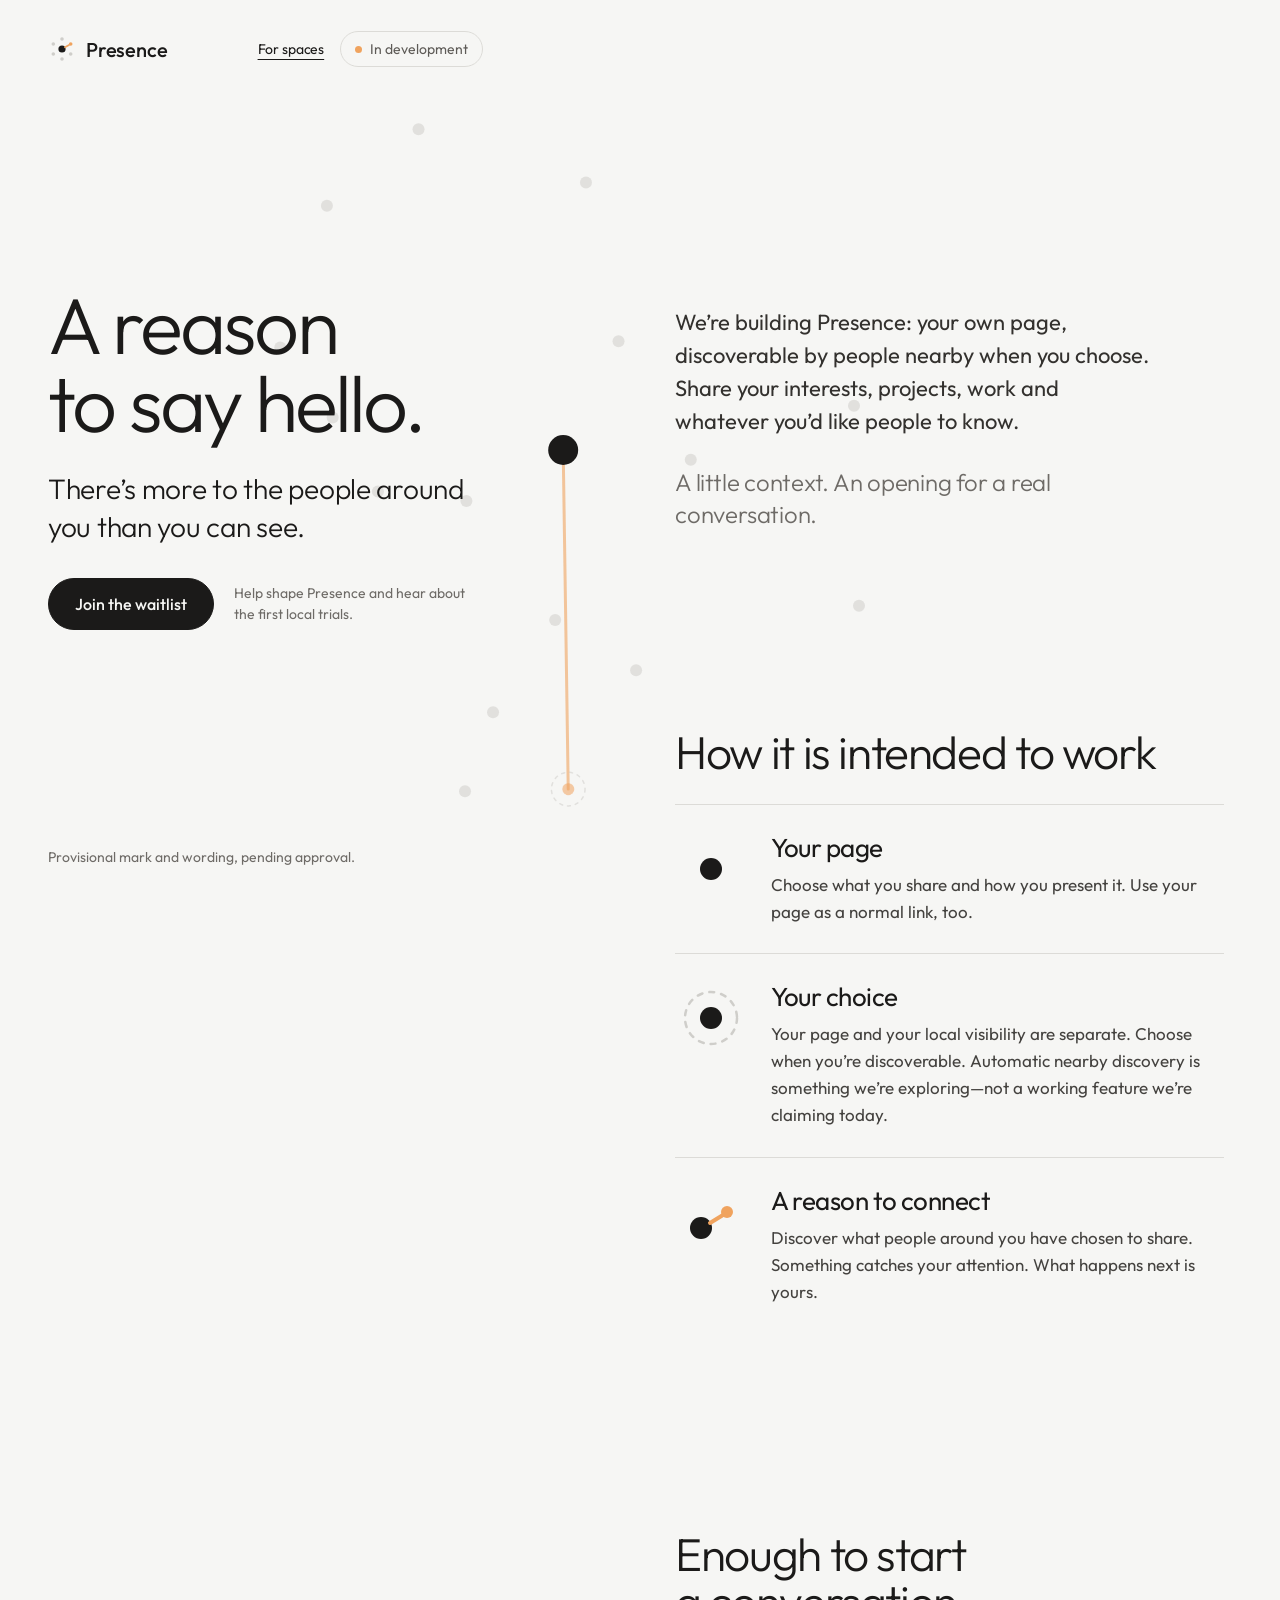
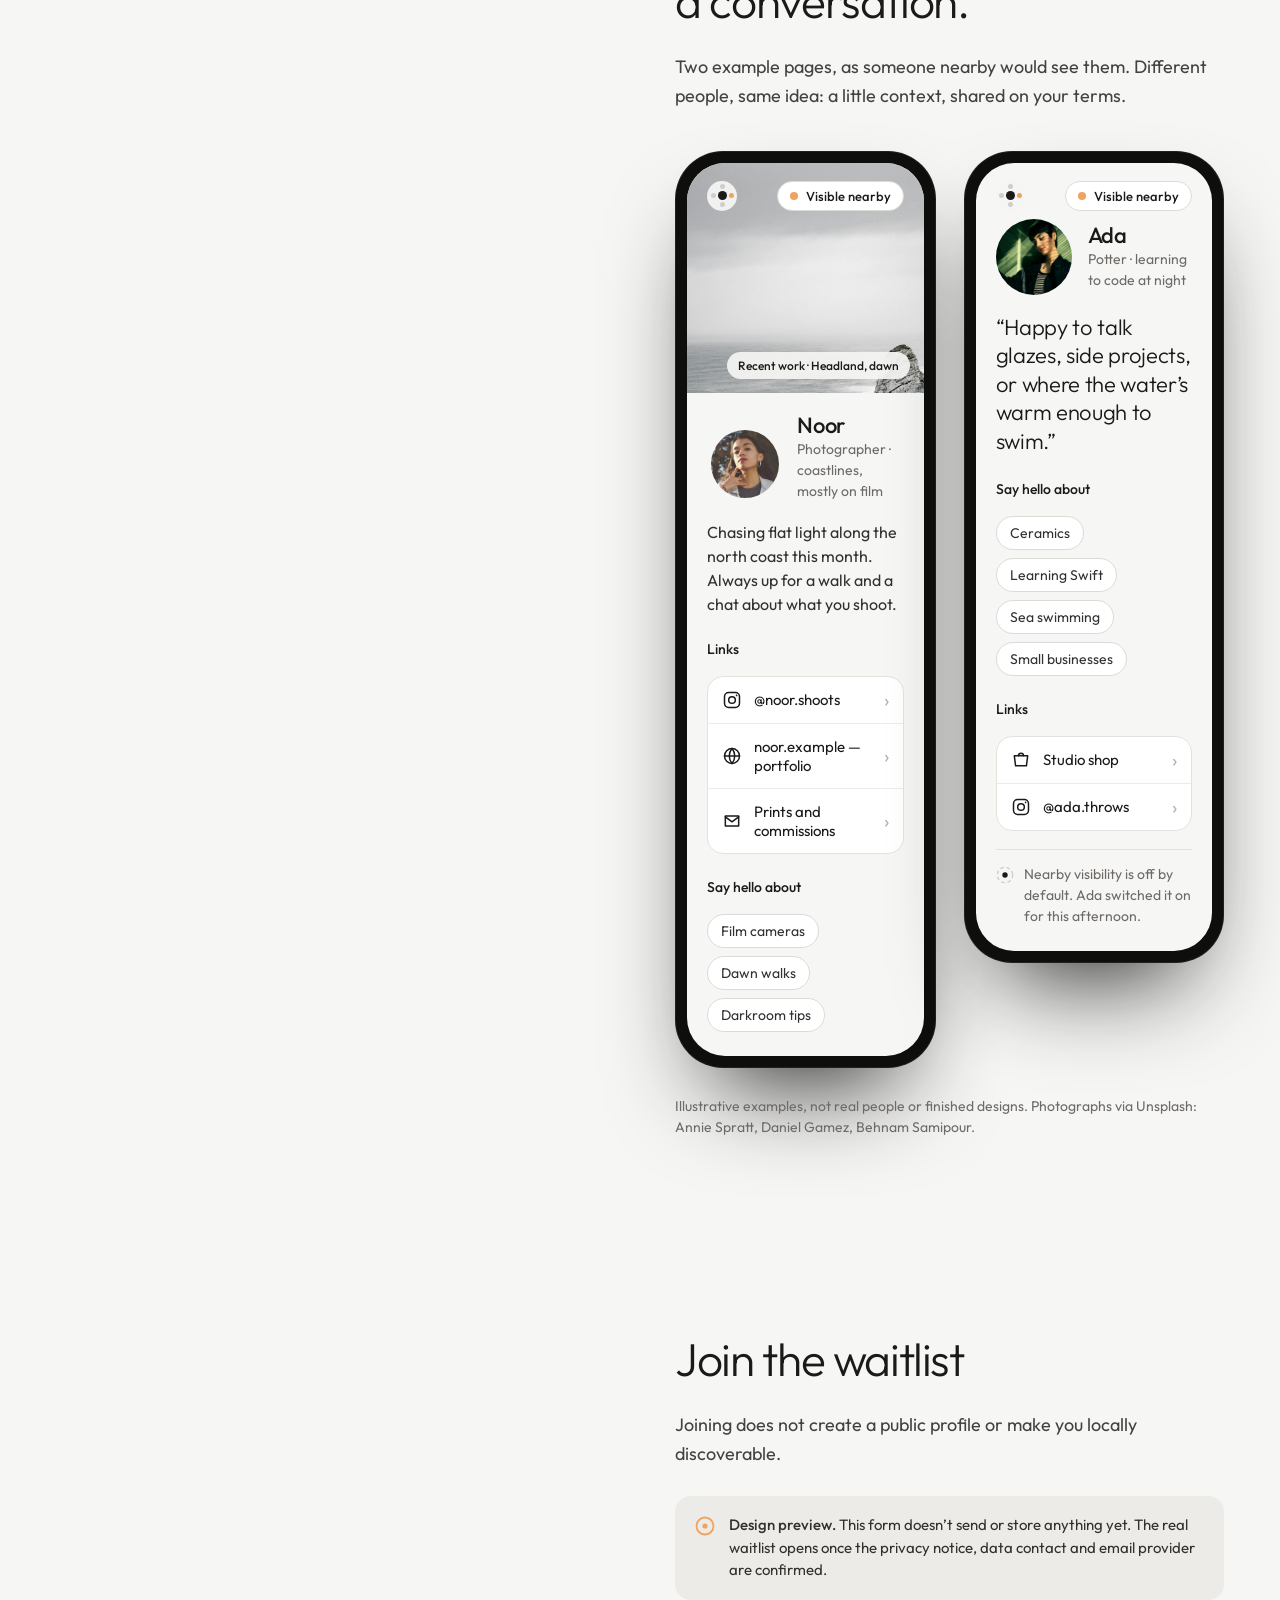
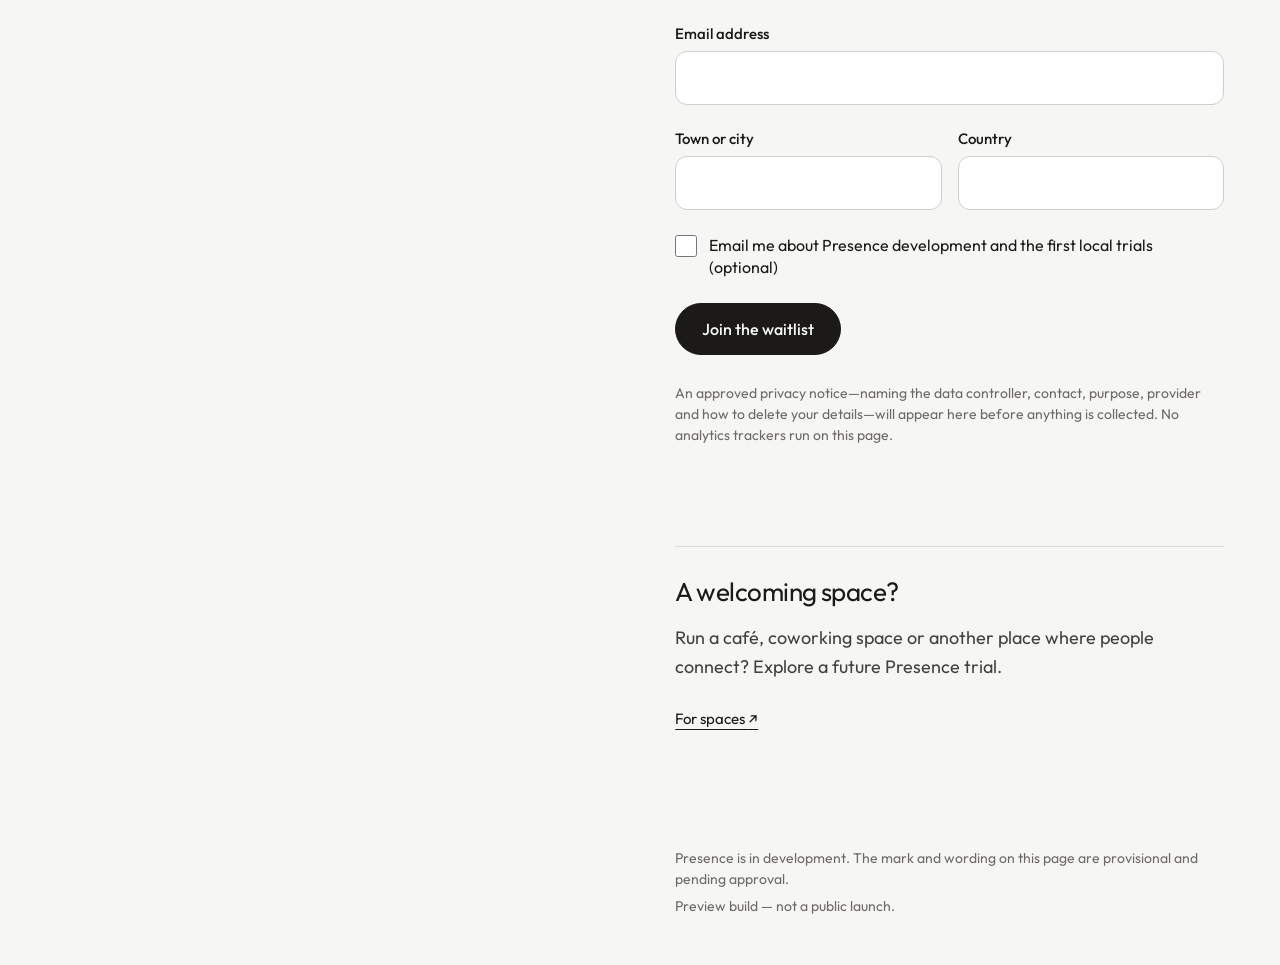
==== commit da7cdbfc: "Bring spaces into the split-layout concept" ====
--- a/index.html
+++ b/index.html
@@ -34,7 +34,7 @@
       </svg>
       <span>Presence</span>
     </a>
-      <span class="pill" role="status"><i aria-hidden="true"></i>In development</span>
+      <nav class="site-nav" aria-label="Main navigation"><a href="/spaces">For spaces</a><span class="pill" role="status"><i aria-hidden="true"></i>In development</span></nav>
     </div>
     <div class="left-mid">
       <h1 class="h1 h1-left">A reason to say&nbsp;hello.</h1>
@@ -165,8 +165,8 @@
     <section class="rsec" id="waitlist" aria-labelledby="wl-h">
       <h2 id="wl-h" class="h2">Join the waitlist</h2>
       <p class="body">Joining does not create a public profile or make you locally discoverable.</p>
-      <form id="interest" novalidate style="display: flex; flex-direction: column; gap: 24px;">
-        <div class="notice" role="note">
+      <form id="interest" data-preview-form aria-describedby="interest-notice" novalidate style="display: flex; flex-direction: column; gap: 24px;">
+        <div class="notice" id="interest-notice" role="note">
           <svg width="20" height="20" viewBox="0 0 20 20" aria-hidden="true" focusable="false"><circle cx="10" cy="10" r="8.5" fill="none" stroke="#F0A35E" stroke-width="1.8"></circle><circle cx="10" cy="10" r="2.6" fill="#F0A35E"></circle></svg>
           <span><strong style="font-weight: 500;">Design preview.</strong> This form doesn’t send or store anything yet. The real waitlist opens once the privacy notice, data contact and email provider are confirmed.</span>
         </div>
@@ -186,12 +186,18 @@
         </div>
         <div class="chk"><input id="c-dev" name="dev" type="checkbox"><label for="c-dev">Email me about Presence development and the first local trials (optional)</label></div>
         <div style="display: flex; flex-direction: column; gap: 16px; align-items: flex-start;">
-          <button class="btn" type="submit">Join the waitlist</button>
+          <button class="btn" type="submit" disabled>Join the waitlist</button><noscript><p class="small">Non-collecting preview. JavaScript is needed to try the preview button; registration is not open.</p></noscript>
           <p id="form-msg" class="msg" role="status" aria-live="polite" hidden>Preview only — nothing was sent or stored. The waitlist opens once the privacy notice and provider are confirmed.</p>
         </div>
       </form>
       <p class="small">An approved privacy notice—naming the data controller, contact, purpose, provider and how to delete your details—will appear here before anything is collected. No analytics trackers run on this page.</p>
     </section>
+
+    <aside class="spaces-invitation" aria-labelledby="spaces-invitation-h">
+      <h2 id="spaces-invitation-h">A welcoming space?</h2>
+      <p class="body">Run a café, coworking space or another place where people connect? Explore a future Presence trial.</p>
+      <a href="/spaces">For spaces <span aria-hidden="true">↗</span></a>
+    </aside>
 
     <footer class="rfoot">
       <p class="small">Presence is in development. The mark and wording on this page are provisional and pending approval.</p>
--- a/styles.css
+++ b/styles.css
@@ -82,15 +82,22 @@
 /* ---------- Two-column exploration ---------- */
 .bg-field { position: fixed; inset: 0; width: 100vw; height: 100vh; z-index: 0; pointer-events: none; overflow: visible; }
 .bg-field .p { fill: #CFCECA; transform-box: fill-box; transform-origin: center; transition: fill .35s ease, transform .45s cubic-bezier(.2,.8,.3,1); }
-.bg-field .p.on { fill: #F0A35E; transform: scale(1.7); }
+.bg-field .p.on { fill: #F0A35E; transform: scale(var(--target-scale, 1.25)); }
 .bg-field .p.met { fill: #E8C8A6; }
 .bg-field .me { fill: #1B1A19; }
 .bg-field .ln { stroke: #F0A35E; stroke-width: 3; stroke-linecap: round; fill: none; }
-.bg-field .ring { fill: none; stroke: #F0A35E; stroke-width: 1.5; }
+.bg-field .target-halo { fill: none; stroke: #CFCECA; stroke-width: 1.5; stroke-dasharray: 3 5; stroke-linecap: round; }
 .bg-field .wave { fill: none; stroke: #1B1A19; stroke-width: 1.2; }
 .bg-field .wave.t { stroke: #F0A35E; }
-.bg-field.compact { opacity: .6; }
-.bg-field.compact .ln { stroke-width: 2; }
+.bg-field[data-mode="desktop"] .p, .bg-field[data-mode="desktop"] .wave { opacity: .55; }
+.bg-field[data-mode="desktop"] .ln { opacity: .6; }
+.bg-field[data-mode="phone"] .ln { stroke-width: 2.5; }
+
+@media (prefers-reduced-motion: reduce) {
+  .bg-field .p { transition: none; }
+  .bg-field[data-mode="phone"], .bg-field[data-mode="tablet"] { position: absolute; }
+}
+
 
 .shell { position: relative; z-index: 1; display: grid; grid-template-columns: minmax(0, 44fr) minmax(0, 56fr); min-height: 100vh; }
 .left { position: sticky; top: 0; height: 100vh; display: flex; flex-direction: column; justify-content: space-between; padding: 28px 80px 32px 48px; }
@@ -101,6 +108,22 @@
 .left-cta .small { max-width: 26ch; }
 .left-foot { margin: 0; }
 .left-top a { display: inline-flex; align-items: center; gap: 10px; text-decoration: none; font-weight: 500; font-size: 20px; letter-spacing: -.01em; }
+.site-nav { display: flex; align-items: center; gap: 16px; }
+.left-top .site-nav a { font-size: 14px; font-weight: 400; padding: 12px 0; text-decoration: underline; text-underline-offset: 5px; white-space: nowrap; }
+.spaces-invitation { display: flex; flex-direction: column; align-items: flex-start; gap: 16px; margin-top: 64px; padding-top: 28px; border-top: 1px solid #DCDBD7; max-width: 720px; }
+.spaces-invitation h2 { font-size: 26px; font-weight: 400; letter-spacing: -.02em; }
+.spaces-invitation a { font-size: 15px; padding: 12px 0; text-underline-offset: 5px; }
+.trial-steps { list-style: none; margin: 0; padding: 0; display: flex; flex-direction: column; gap: 28px; }
+.trial-steps .step { gap: 12px; }
+.trial-equipment { display: flex; flex-direction: column; gap: 16px; border-top: 1px solid #DCDBD7; padding-top: 28px; }
+.trial-equipment h3 { font-size: 26px; font-weight: 400; letter-spacing: -.02em; }
+.copy-stack { display: flex; flex-direction: column; align-items: flex-start; gap: 24px; }
+form.copy-stack > .fld, form.copy-stack > .notice { width: 100%; }
+.right form[data-preview-form] { max-width: 560px; width: 100%; }
+.btn:disabled { opacity: .65; cursor: default; }
+@media (min-width: 1024px) and (max-width: 1240px), (max-width: 639px) {
+  .site-nav .pill { display: none; }
+}
 
 .right { padding: 0 56px 0 112px; }
 .rsec { display: flex; flex-direction: column; gap: 28px; padding: 18vh 0 4vh; max-width: 720px; }
@@ -119,7 +142,7 @@
 .right #interest { max-width: 560px; }
 .rfoot { display: flex; flex-direction: column; gap: 6px; padding: 12vh 0 48px; max-width: 720px; border-top: 0; }
 
-@media (max-width: 1240px) {
+@media (min-width: 1024px) and (max-width: 1240px), (max-width: 719px) {
   .right .phones { grid-template-columns: minmax(0, 360px); }
   .right .phones .phone:nth-child(2) { margin-top: 0; }
 }
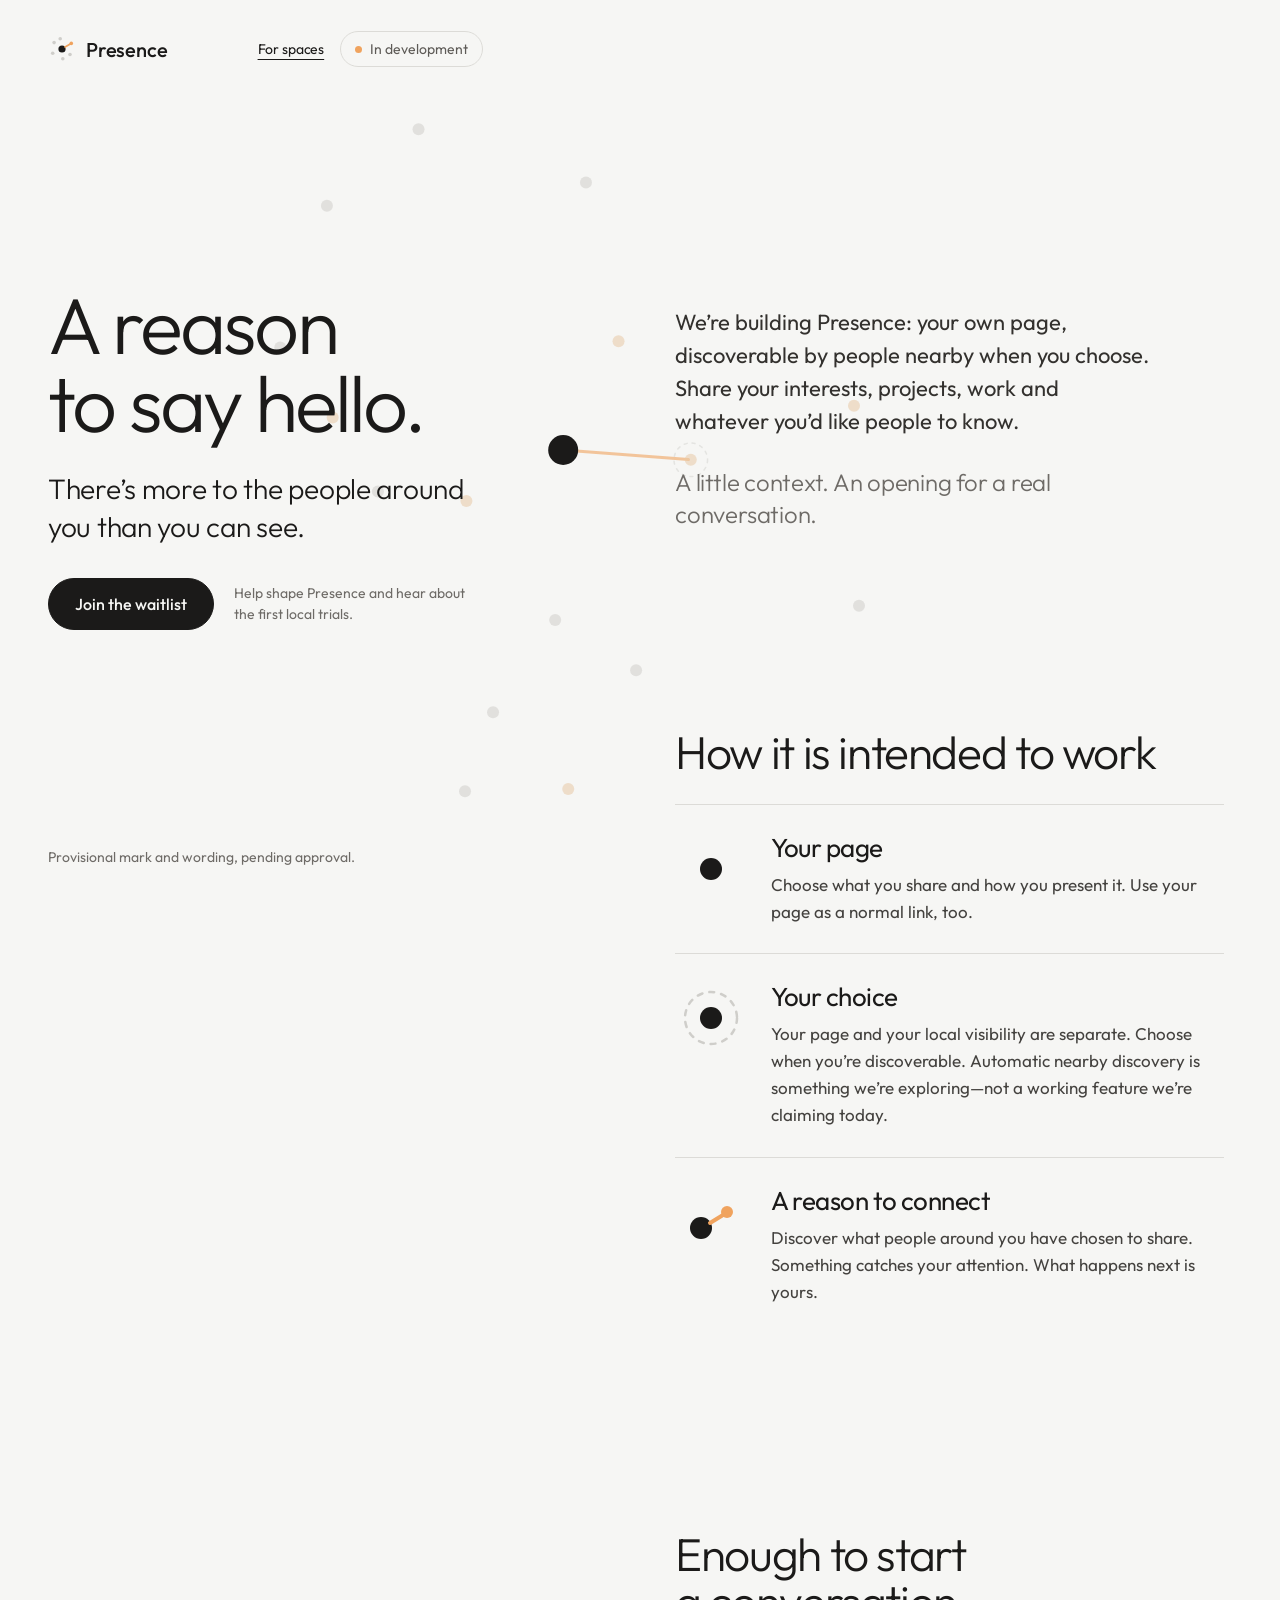
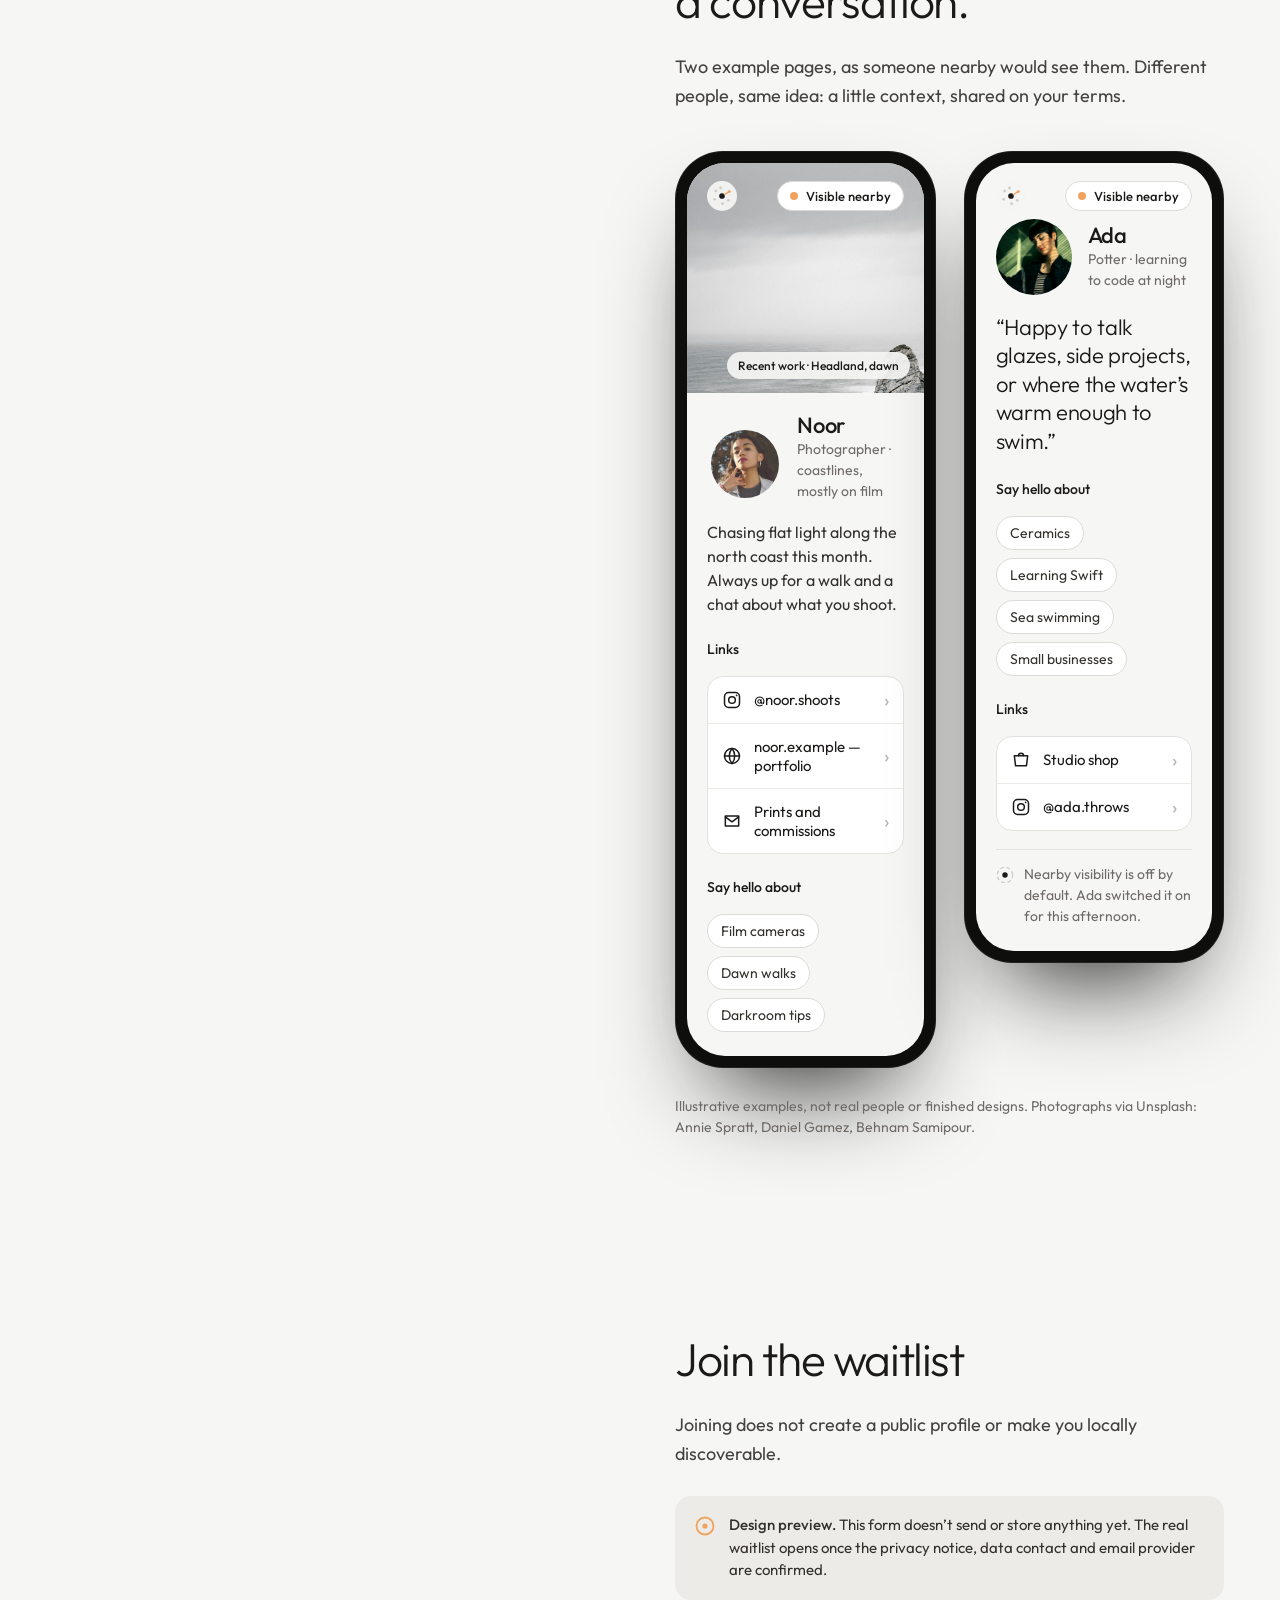
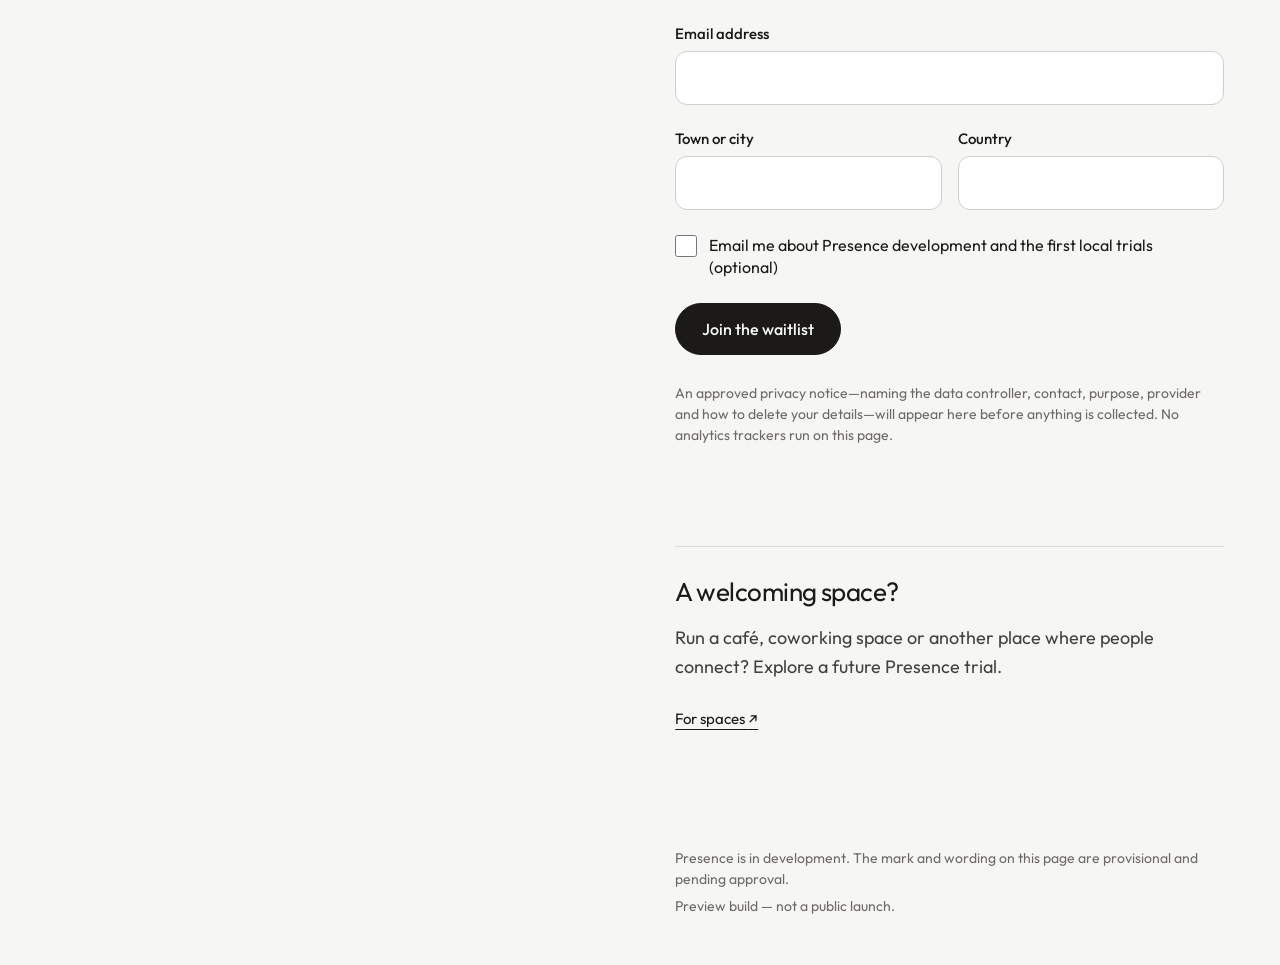
==== commit 3e986382: "Give the Presence mark a subtle loose orbit" ====
--- a/index.html
+++ b/index.html
@@ -22,16 +22,7 @@
   <aside class="left" id="top">
     <div class="left-top">
     <a href="#top" aria-label="Presence, top of page" style="display: inline-flex; align-items: center; gap: 10px; text-decoration: none; font-weight: 500; font-size: 20px; letter-spacing: -.01em;">
-      <svg width="28" height="28" viewBox="0 0 28 28" aria-hidden="true" focusable="false">
-        <circle cx="14" cy="14" r="3.6" fill="#1B1A19"></circle>
-        <circle cx="14" cy="4" r="1.8" fill="#CFCECA"></circle>
-        <circle cx="22.7" cy="9" r="1.8" fill="#F0A35E"></circle>
-        <circle cx="22.7" cy="19" r="1.8" fill="#CFCECA"></circle>
-        <circle cx="14" cy="24" r="1.8" fill="#CFCECA"></circle>
-        <circle cx="5.3" cy="19" r="1.8" fill="#CFCECA"></circle>
-        <circle cx="5.3" cy="9" r="1.8" fill="#CFCECA"></circle>
-        <line x1="17" y1="12.3" x2="21" y2="10" stroke="#F0A35E" stroke-width="1.8" stroke-linecap="round"></line>
-      </svg>
+      <img src="/mark.svg" width="28" height="28" alt="">
       <span>Presence</span>
     </a>
       <nav class="site-nav" aria-label="Main navigation"><a href="/spaces">For spaces</a><span class="pill" role="status"><i aria-hidden="true"></i>In development</span></nav>
@@ -82,7 +73,7 @@
             <div class="cover">
               <img src="assets/noor-work.jpg" alt="Coastline under soft grey light, rocks meeting the sea" style="display: block; width: 100%; height: 100%; object-fit: cover;">
               <div class="topbar">
-                <span class="mini-mark" aria-hidden="true"><i></i></span>
+                <span class="mini-mark" aria-hidden="true"><img src="/mark.svg" width="22" height="22" alt=""></span>
                 <span class="vis"><i aria-hidden="true"></i>Visible nearby</span>
               </div>
               <span class="photo-tag">Recent work · Headland, dawn</span>
@@ -122,7 +113,7 @@
         <figure class="phone" aria-label="Example page on a phone: Ada, potter" style="margin: 0;">
           <div class="screen">
             <div class="topbar topbar-light">
-              <span class="mini-mark" aria-hidden="true"><i></i></span>
+              <span class="mini-mark" aria-hidden="true"><img src="/mark.svg" width="22" height="22" alt=""></span>
               <span class="vis"><i aria-hidden="true"></i>Visible nearby</span>
             </div>
             <div class="pbody" style="padding-top: 8px;">
--- a/styles.css
+++ b/styles.css
@@ -40,7 +40,7 @@
 .topbar { position: absolute; left: 0; right: 0; top: 0; display: flex; align-items: center; justify-content: space-between; padding: 18px 20px 0; }
 .topbar-light { position: static; padding: 18px 20px 0; }
 .mini-mark { width: 30px; height: 30px; border-radius: 50%; background: rgba(246,246,244,.92); display: inline-flex; align-items: center; justify-content: center; }
-.mini-mark i { width: 9px; height: 9px; border-radius: 50%; background: #1B1A19; display: block; box-shadow: 0 -9px 0 -2px #CFCECA, 9px 0 0 -2px #F0A35E, 0 9px 0 -2px #CFCECA, -9px 0 0 -2px #CFCECA; }
+.mini-mark img { display: block; width: 22px; height: 22px; }
 .pbody { display: flex; flex-direction: column; gap: 18px; padding: 16px 20px 24px; }
 .pavatar { width: 76px; height: 76px; border-radius: 50%; object-fit: cover; border: 4px solid #F6F6F4; flex: none; }
 .pline { font-size: 16px; line-height: 1.5; color: #33312E; }
@@ -117,6 +117,42 @@
 .trial-steps .step { gap: 12px; }
 .trial-equipment { display: flex; flex-direction: column; gap: 16px; border-top: 1px solid #DCDBD7; padding-top: 28px; }
 .trial-equipment h3 { font-size: 26px; font-weight: 400; letter-spacing: -.02em; }
+.inline-host-example { margin: 0; display: flex; flex-direction: column; gap: 16px; align-items: flex-start; }
+.inline-host-example .phone { width: 340px; }
+.inline-host-example .host-monogram { width: 48px; height: 48px; font-size: 18px; }
+.inline-host-example .host-identity { gap: 12px; }
+.inline-host-example .prow-head { margin: 0; }
+.inline-host-example .name { font-size: 26px; }
+.inline-host-note { border-top: 1px solid #E3E2DE; padding-top: 16px; }
+.example-link { align-self: flex-start; text-underline-offset: 5px; padding: 12px 0; }
+.host-header { max-width: 960px; margin: auto; padding: 28px 24px; display: flex; align-items: center; justify-content: space-between; gap: 20px; }
+.host-header > a { padding: 8px 0; font-size: 14px; text-underline-offset: 5px; }
+.host-header .host-brand { display: inline-flex; align-items: center; gap: 10px; font-size: 20px; font-weight: 500; text-decoration: none; }
+.host-main { max-width: 768px; padding: 24px; margin: 0 auto 48px; }
+.host-example-note { margin-bottom: 24px; }
+.host-page { background: #fff; border: 1px solid #DCDBD7; border-radius: 28px; overflow: hidden; }
+.host-cover svg, .host-cover img { display: block; width: 100%; height: auto; }
+.host-content { padding: 32px; display: flex; flex-direction: column; gap: 24px; }
+.host-identity { display: flex; align-items: center; gap: 16px; }
+.host-monogram { display: inline-flex; align-items: center; justify-content: center; width: 64px; height: 64px; background: #1B1A19; color: #F6F6F4; border-radius: 50%; font-size: 22px; flex: none; }
+.host-content h1 { font-size: clamp(40px, 6vw, 64px); font-weight: 300; line-height: 1.05; letter-spacing: -.03em; }
+.host-nav { display: flex; flex-wrap: wrap; gap: 8px 24px; }
+.host-nav a { font-size: 15px; padding: 12px 0; text-underline-offset: 5px; }
+.host-section { border-top: 1px solid #E3E2DE; padding-top: 28px; display: flex; flex-direction: column; gap: 16px; scroll-margin-top: 24px; }
+.host-section h2 { font-size: 26px; font-weight: 400; letter-spacing: -.02em; }
+.host-tags { display: flex; flex-wrap: wrap; gap: 10px; }
+.host-details { margin: 0; display: flex; flex-direction: column; gap: 16px; font-size: 16px; line-height: 1.5; }
+.host-details dt { font-weight: 500; margin-bottom: 4px; }
+.host-details dd { margin: 0; color: #44423F; }
+.host-visibility { display: flex; align-items: flex-start; gap: 16px; border-top: 1px solid #E3E2DE; padding-top: 24px; }
+.host-visibility svg { flex: none; }
+.host-footer { display: flex; flex-direction: column; gap: 12px; margin-top: 24px; }
+.host-footer a { font-size: 15px; padding: 12px 0; text-underline-offset: 5px; }
+@media (max-width: 639px) {
+  .host-main { padding: 16px; }
+  .host-header { padding: 16px; gap: 12px; }
+  .host-content { padding: 24px 20px; }
+}
 .copy-stack { display: flex; flex-direction: column; align-items: flex-start; gap: 24px; }
 form.copy-stack > .fld, form.copy-stack > .notice { width: 100%; }
 .right form[data-preview-form] { max-width: 560px; width: 100%; }
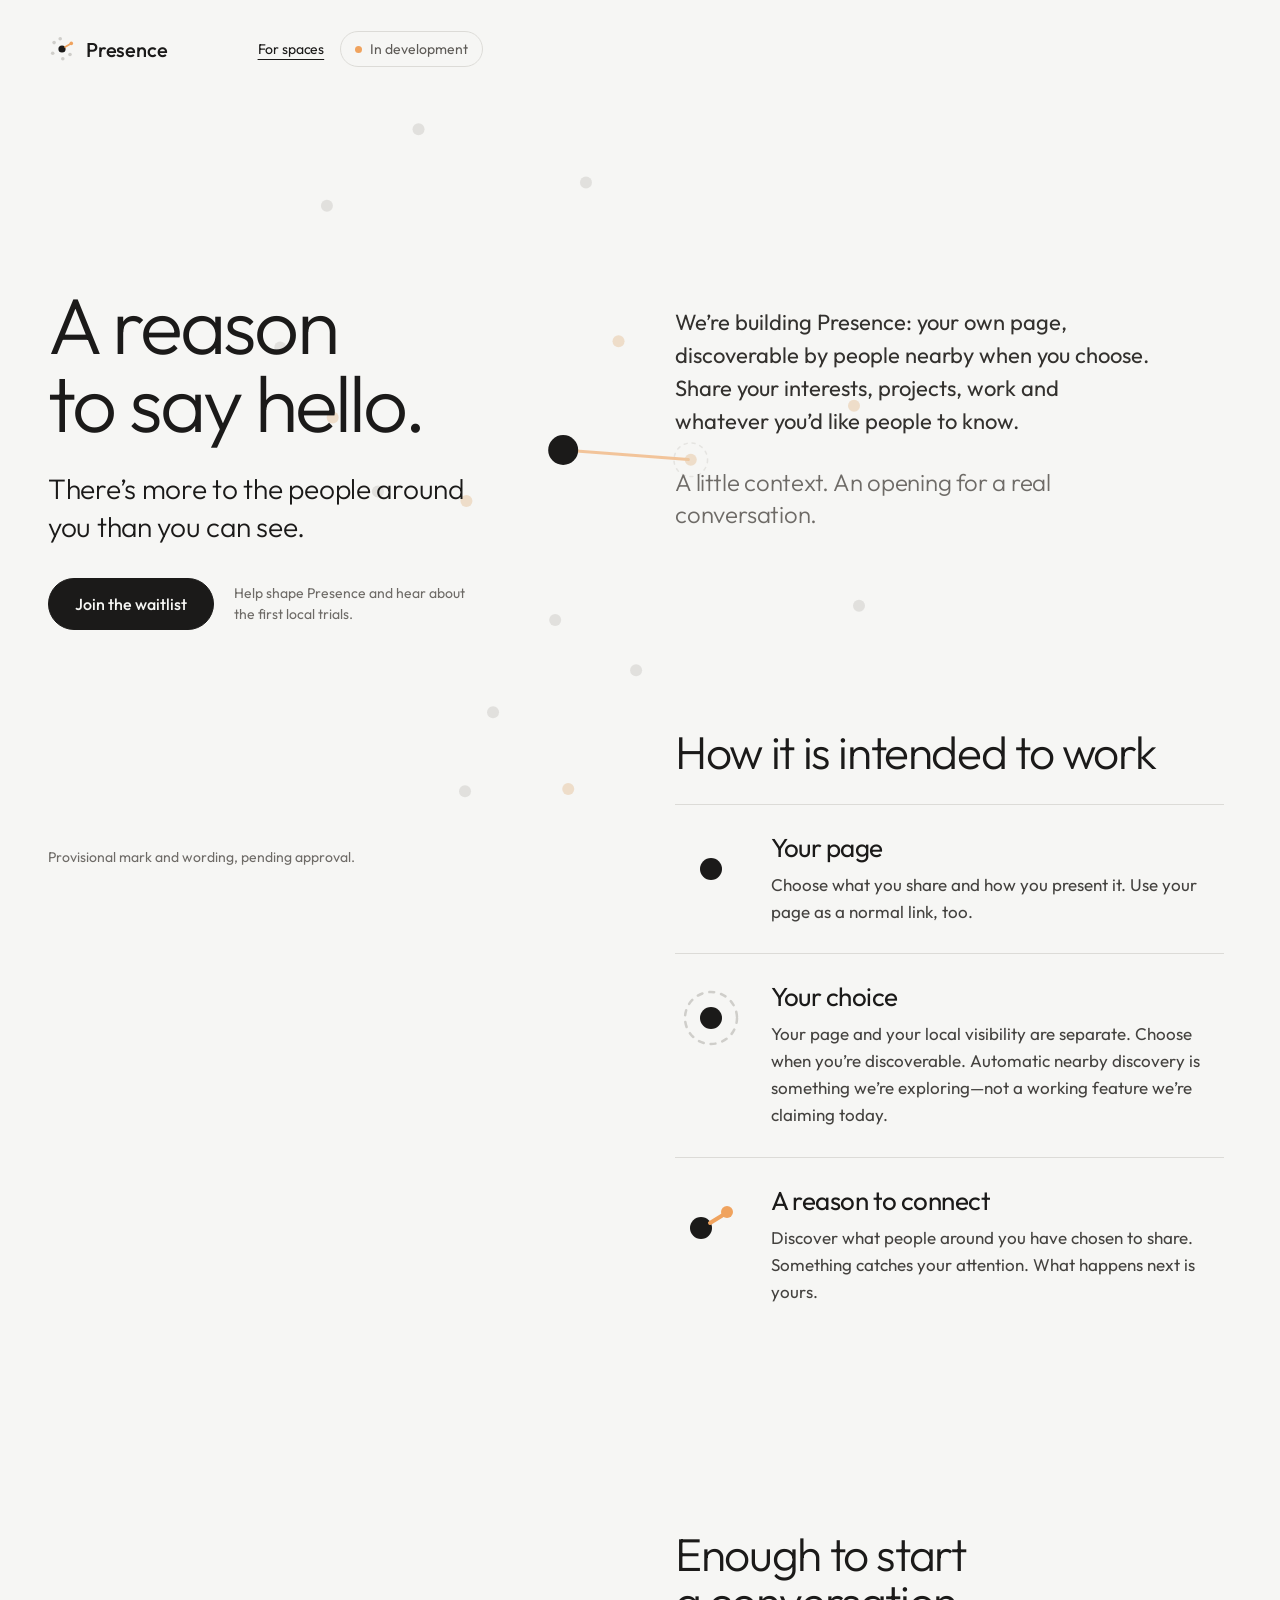
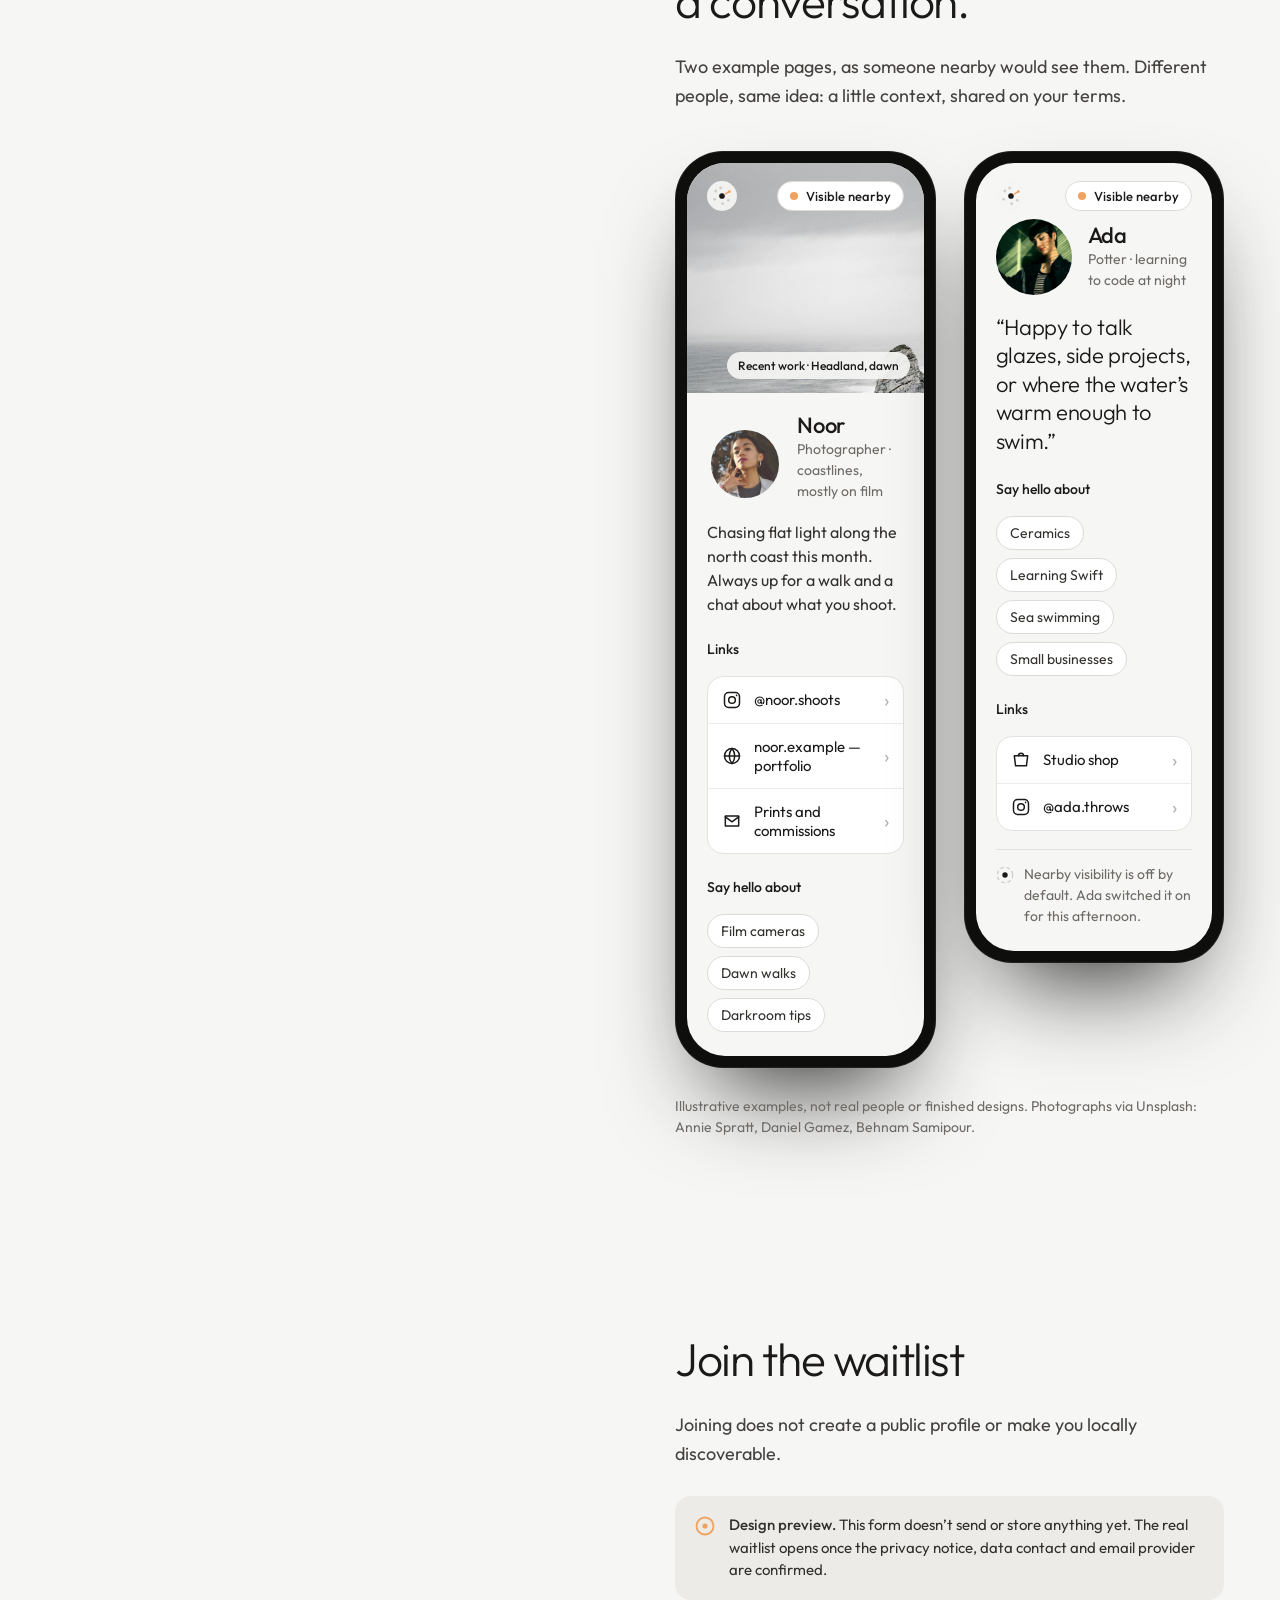
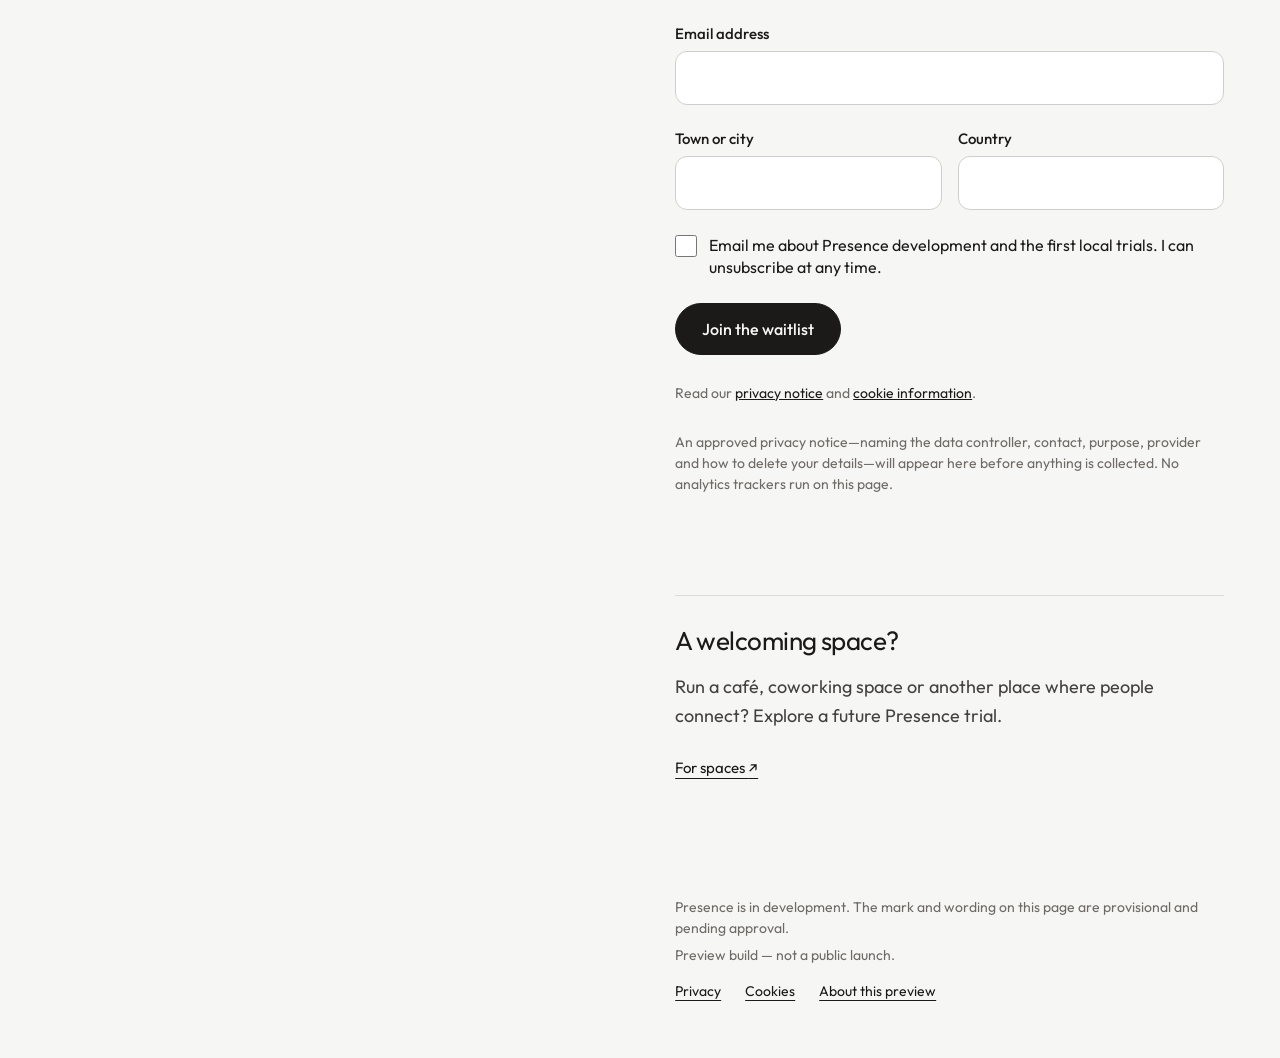
==== commit 8468b923: "Prepare consent-based Klaviyo signup and privacy pages" ====
--- a/index.html
+++ b/index.html
@@ -7,9 +7,7 @@
 <meta name="description" content="Presence is in development: your own page, discoverable by people nearby when you choose. Preview only.">
 <meta name="robots" content="noindex, nofollow">
 <link rel="icon" href="mark.svg" type="image/svg+xml">
-<link rel="preconnect" href="https://fonts.googleapis.com">
-<link rel="preconnect" href="https://fonts.gstatic.com" crossorigin>
-<link href="https://fonts.googleapis.com/css2?family=Outfit:wght@300;400;500&display=swap" rel="stylesheet">
+<link rel="stylesheet" href="/assets/fonts/outfit.css">
 <link rel="stylesheet" href="styles.css">
 </head>
 <body>
@@ -163,7 +161,7 @@
         </div>
         <div class="fld">
           <label for="email">Email address</label>
-          <input id="email" name="email" type="email" autocomplete="email" inputmode="email">
+          <input id="email" name="email" type="email" data-live-required autocomplete="email" inputmode="email">
         </div>
         <div style="display: grid; grid-template-columns: repeat(2, minmax(0, 1fr)); gap: 16px;">
           <div class="fld">
@@ -175,13 +173,14 @@
             <input id="country" name="country" type="text" autocomplete="country-name">
           </div>
         </div>
-        <div class="chk"><input id="c-dev" name="dev" type="checkbox"><label for="c-dev">Email me about Presence development and the first local trials (optional)</label></div>
+        <div class="chk"><input id="c-dev" name="dev" type="checkbox" data-email-consent><label for="c-dev">Email me about Presence development and the first local trials. I can unsubscribe at any time.</label></div>
         <div style="display: flex; flex-direction: column; gap: 16px; align-items: flex-start;">
           <button class="btn" type="submit" disabled>Join the waitlist</button><noscript><p class="small">Non-collecting preview. JavaScript is needed to try the preview button; registration is not open.</p></noscript>
           <p id="form-msg" class="msg" role="status" aria-live="polite" hidden>Preview only — nothing was sent or stored. The waitlist opens once the privacy notice and provider are confirmed.</p>
         </div>
       </form>
-      <p class="small">An approved privacy notice—naming the data controller, contact, purpose, provider and how to delete your details—will appear here before anything is collected. No analytics trackers run on this page.</p>
+      <p class="small">Read our <a href="/privacy">privacy notice</a> and <a href="/cookies">cookie information</a>.</p>
+      <p class="small" data-preview-only>An approved privacy notice—naming the data controller, contact, purpose, provider and how to delete your details—will appear here before anything is collected. No analytics trackers run on this page.</p>
     </section>
 
     <aside class="spaces-invitation" aria-labelledby="spaces-invitation-h">
@@ -193,11 +192,13 @@
     <footer class="rfoot">
       <p class="small">Presence is in development. The mark and wording on this page are provisional and pending approval.</p>
       <p class="small">Preview build — not a public launch.</p>
+      <nav class="legal-nav" aria-label="Site information"><a href="/privacy">Privacy</a><a href="/cookies">Cookies</a><a href="/terms">About this preview</a></nav>
     </footer>
 
   </main>
 </div>
 
+<script src="/signup-config.js"></script>
 <script src="preview.js"></script>
 <script src="field.js"></script>
 </body>
--- a/assets/fonts/outfit.css
+++ b/assets/fonts/outfit.css
@@ -0,0 +1,3 @@
+@font-face { font-family: Outfit; font-style: normal; font-weight: 300; font-display: swap; src: url("outfit-300.ttf") format("truetype"); }
+@font-face { font-family: Outfit; font-style: normal; font-weight: 400; font-display: swap; src: url("outfit-400.ttf") format("truetype"); }
+@font-face { font-family: Outfit; font-style: normal; font-weight: 500; font-display: swap; src: url("outfit-500.ttf") format("truetype"); }
--- a/styles.css
+++ b/styles.css
@@ -192,3 +192,17 @@
   .step-row { grid-template-columns: 56px minmax(0, 1fr); gap: 16px; }
   .step-row .glyph { width: 56px; height: 56px; }
 }
+
+.legal-nav { display: flex; flex-wrap: wrap; gap: 8px 24px; }
+.legal-nav a { display: inline-block; padding: 10px 0; font-size: 14px; text-underline-offset: 4px; }
+.legal-main { max-width: 768px; margin: 24px auto 64px; padding: 0 24px; }
+.legal-main h1 { font-size: clamp(40px, 6vw, 64px); font-weight: 300; line-height: 1.05; letter-spacing: -.03em; }
+.legal-main > .lede { margin: 24px 0; }
+.legal-main section { display: flex; flex-direction: column; gap: 16px; margin-top: 32px; padding-top: 24px; border-top: 1px solid #DCDBD7; }
+.legal-main h2 { font-size: 26px; font-weight: 400; letter-spacing: -.02em; }
+.legal-main p, .legal-main li { font-size: 17px; line-height: 1.6; }
+.legal-main dl { margin: 0; display: grid; grid-template-columns: minmax(0, 1fr) minmax(0, 2fr); gap: 12px 24px; }
+.legal-main dt { font-weight: 500; }
+.legal-main dd { margin: 0; overflow-wrap: anywhere; }
+.legal-main .notice { margin: 24px 0; }
+@media (max-width: 639px) { .legal-main { padding: 0 20px; } .legal-main dl { grid-template-columns: 1fr; gap: 8px; } .legal-main dd { margin-bottom: 12px; } }
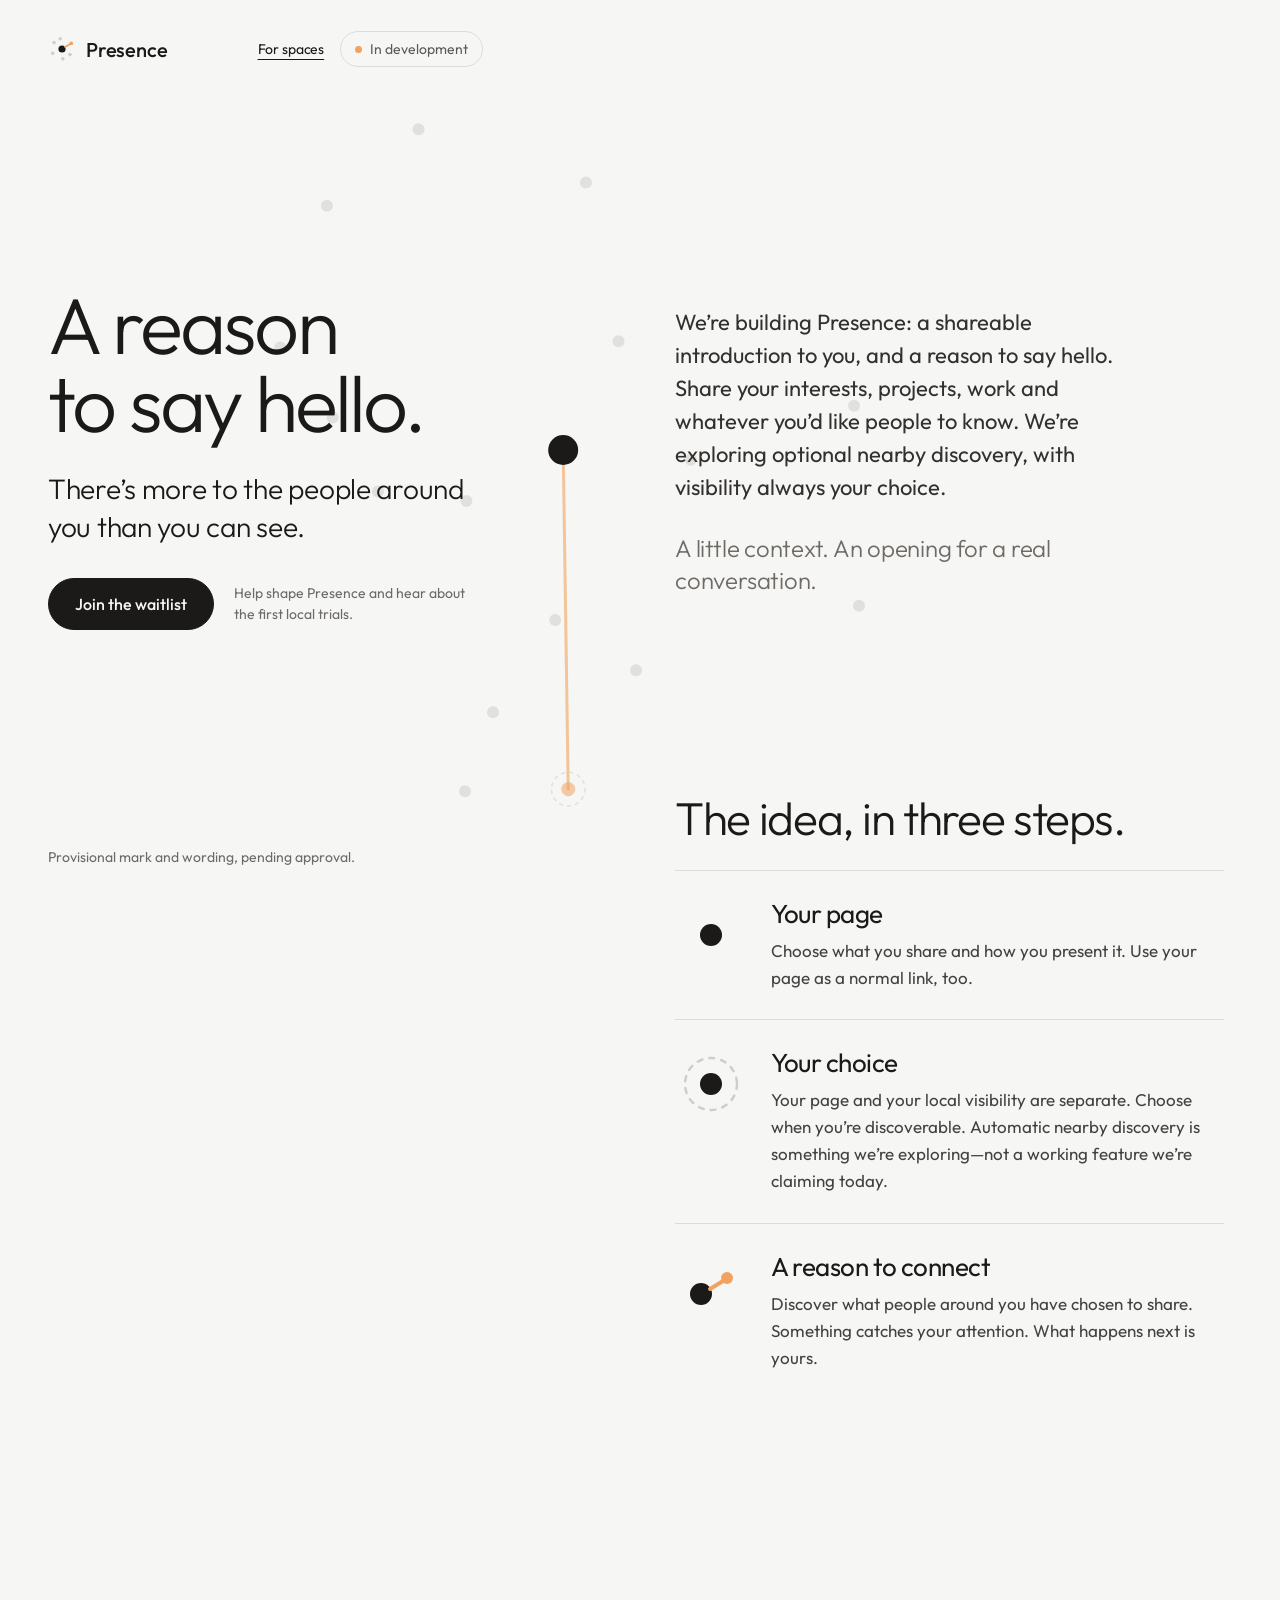
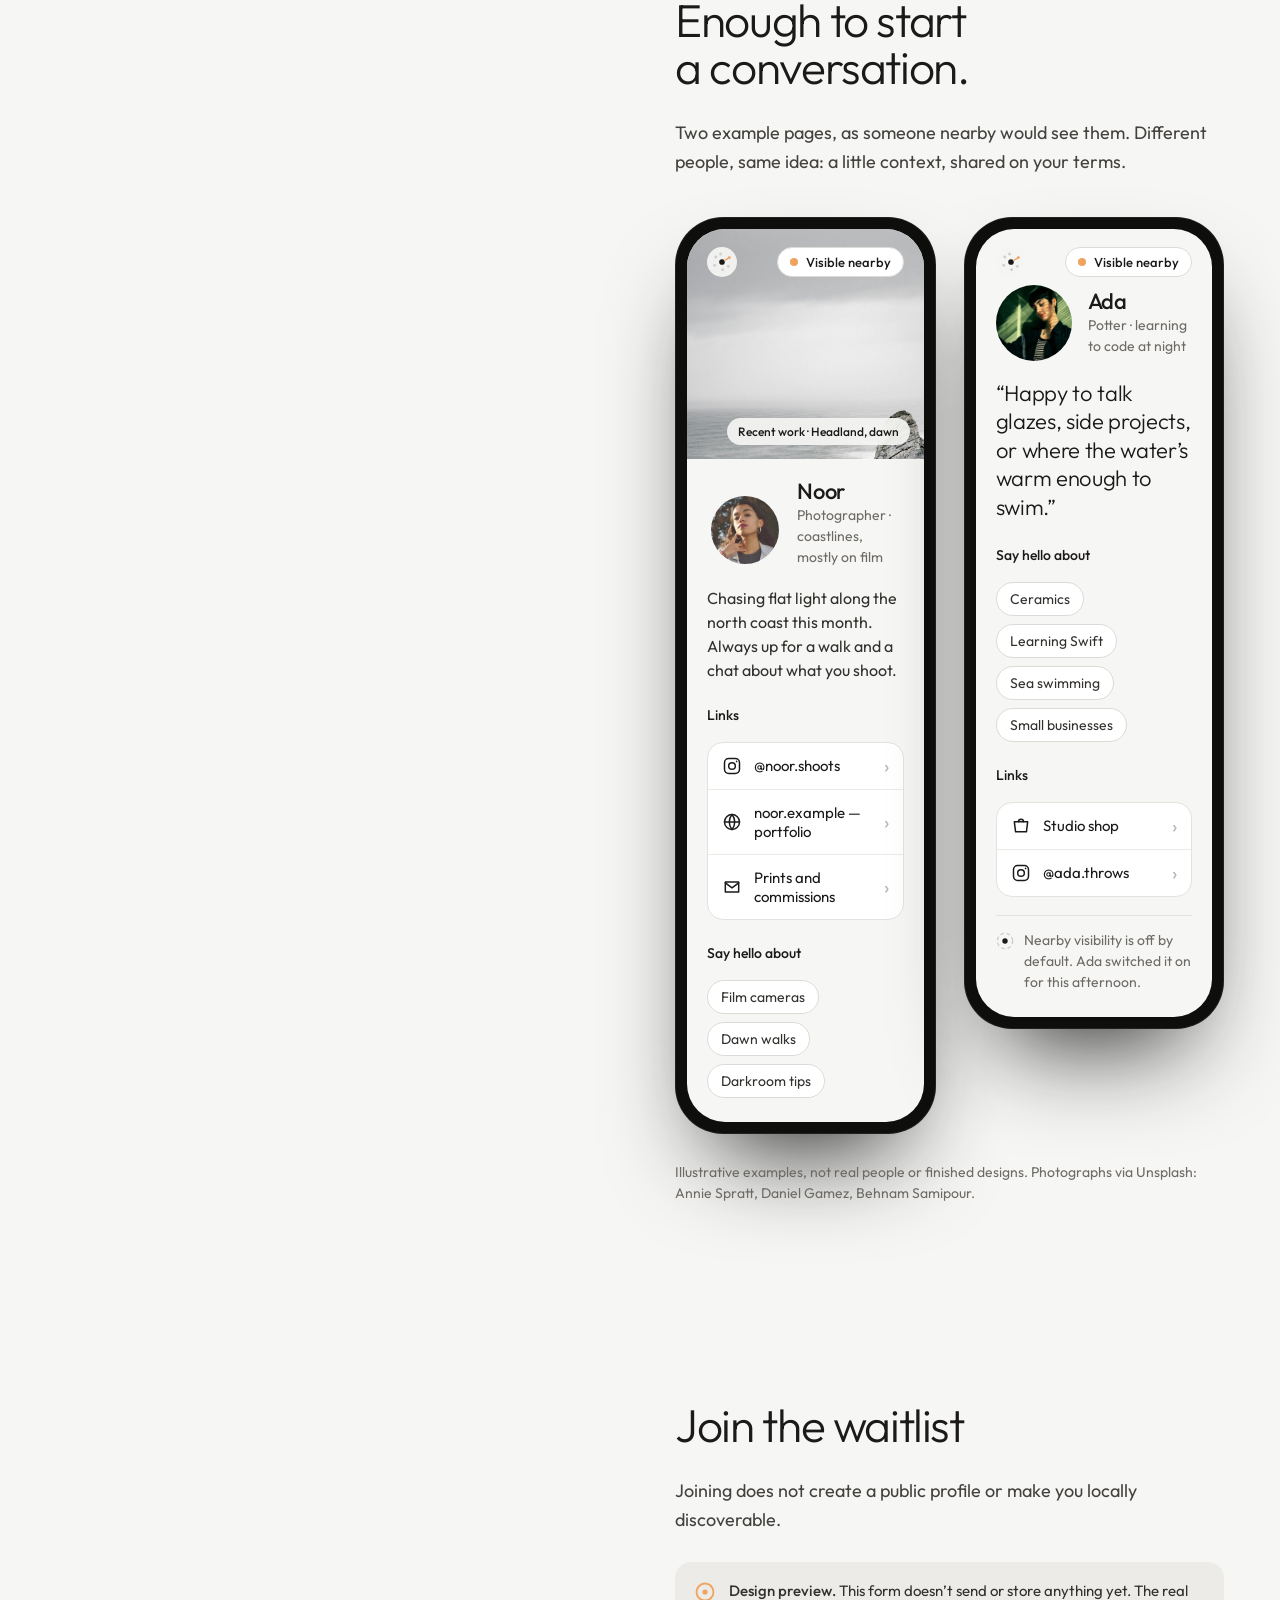
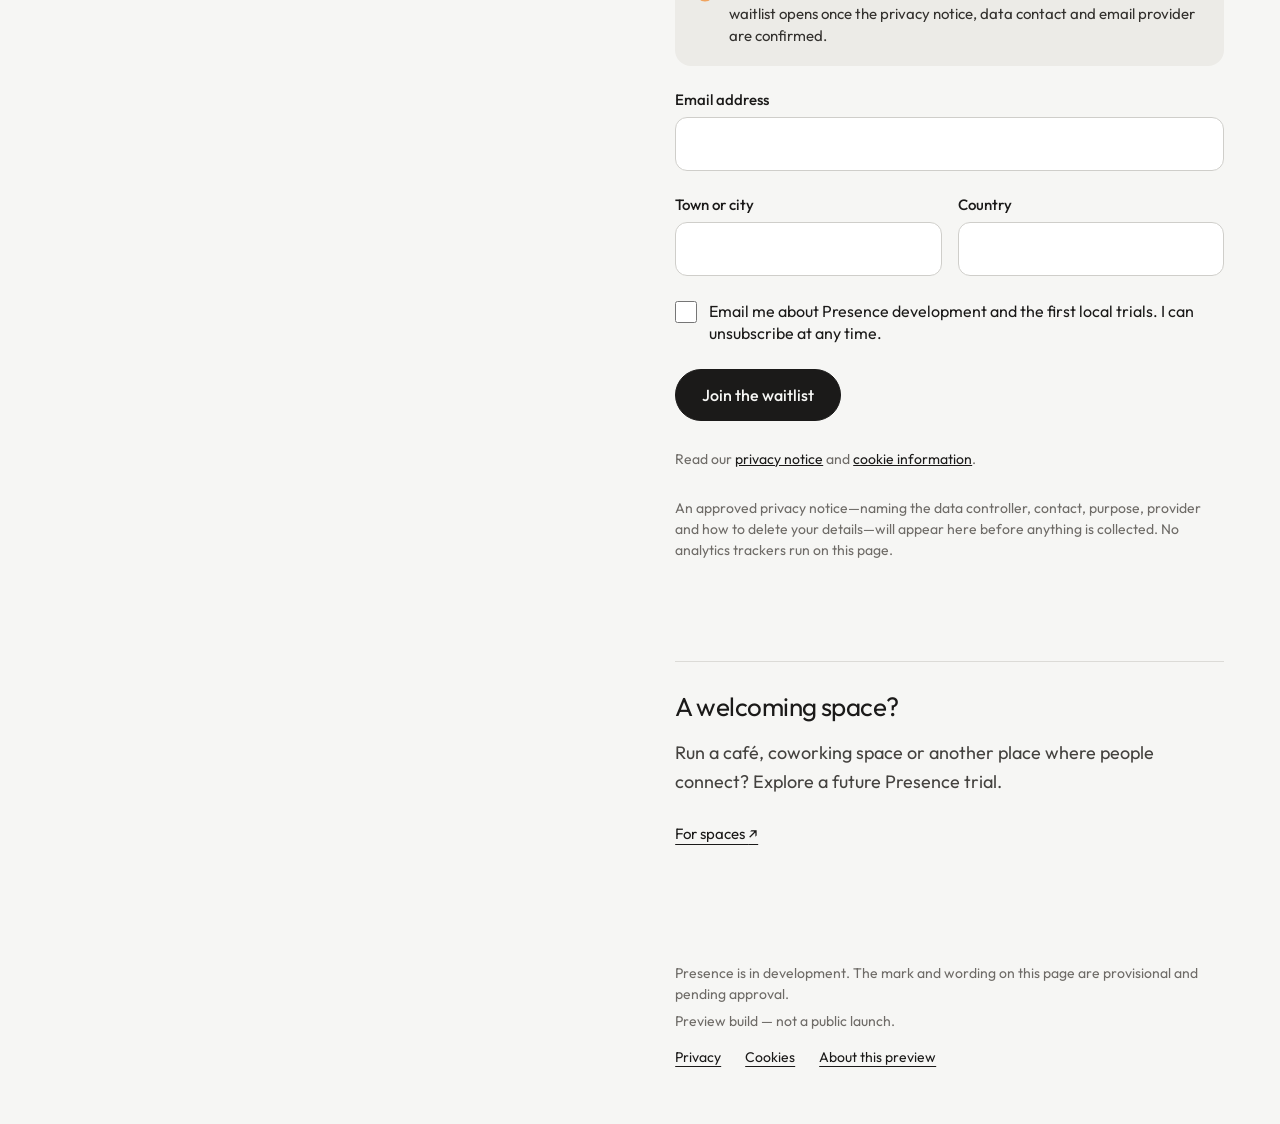
==== commit db1c8959: "Lead Presence introduction with sharing and optional discovery" ====
--- a/index.html
+++ b/index.html
@@ -39,12 +39,12 @@
   <main class="right" id="main">
 
     <section class="rsec rsec-first" aria-label="What Presence is">
-      <p class="body body-lg">We’re building Presence: your own page, discoverable by people nearby when you choose. Share your interests, projects, work and whatever you’d like people to know.</p>
+      <p class="body body-lg">We’re building Presence: a shareable introduction to you, and a reason to say hello. Share your interests, projects, work and whatever you’d like people to know. We’re exploring optional nearby discovery, with visibility always your choice.</p>
       <p class="lede lede-soft">A little context. An opening for a real conversation.</p>
     </section>
 
     <section class="rsec" aria-labelledby="how-h">
-      <h2 id="how-h" class="h2">How it is intended to work</h2>
+      <h2 id="how-h" class="h2">The idea, in three steps.</h2>
       <div class="how-list">
         <article class="step-row">
           <svg class="glyph" viewBox="0 0 72 72" aria-hidden="true" focusable="false"><circle cx="36" cy="36" r="11" fill="#1B1A19"></circle></svg>
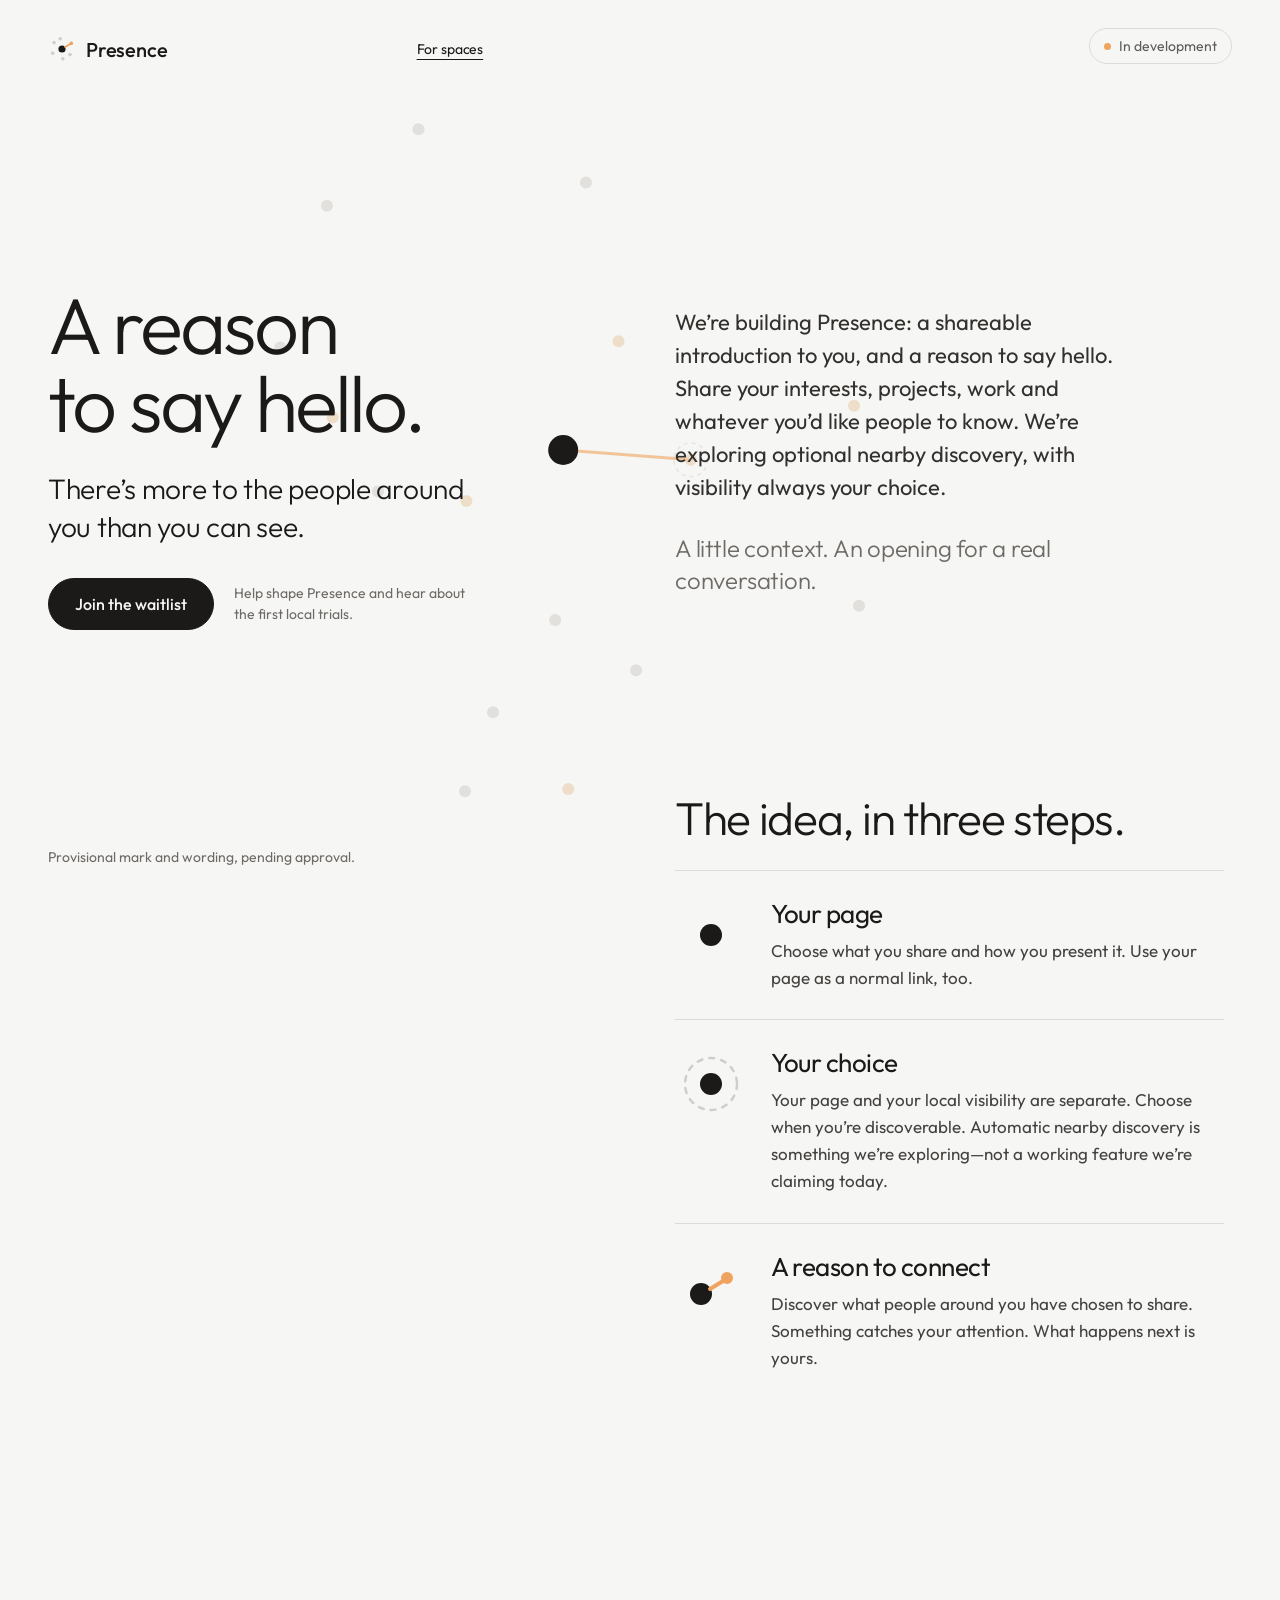
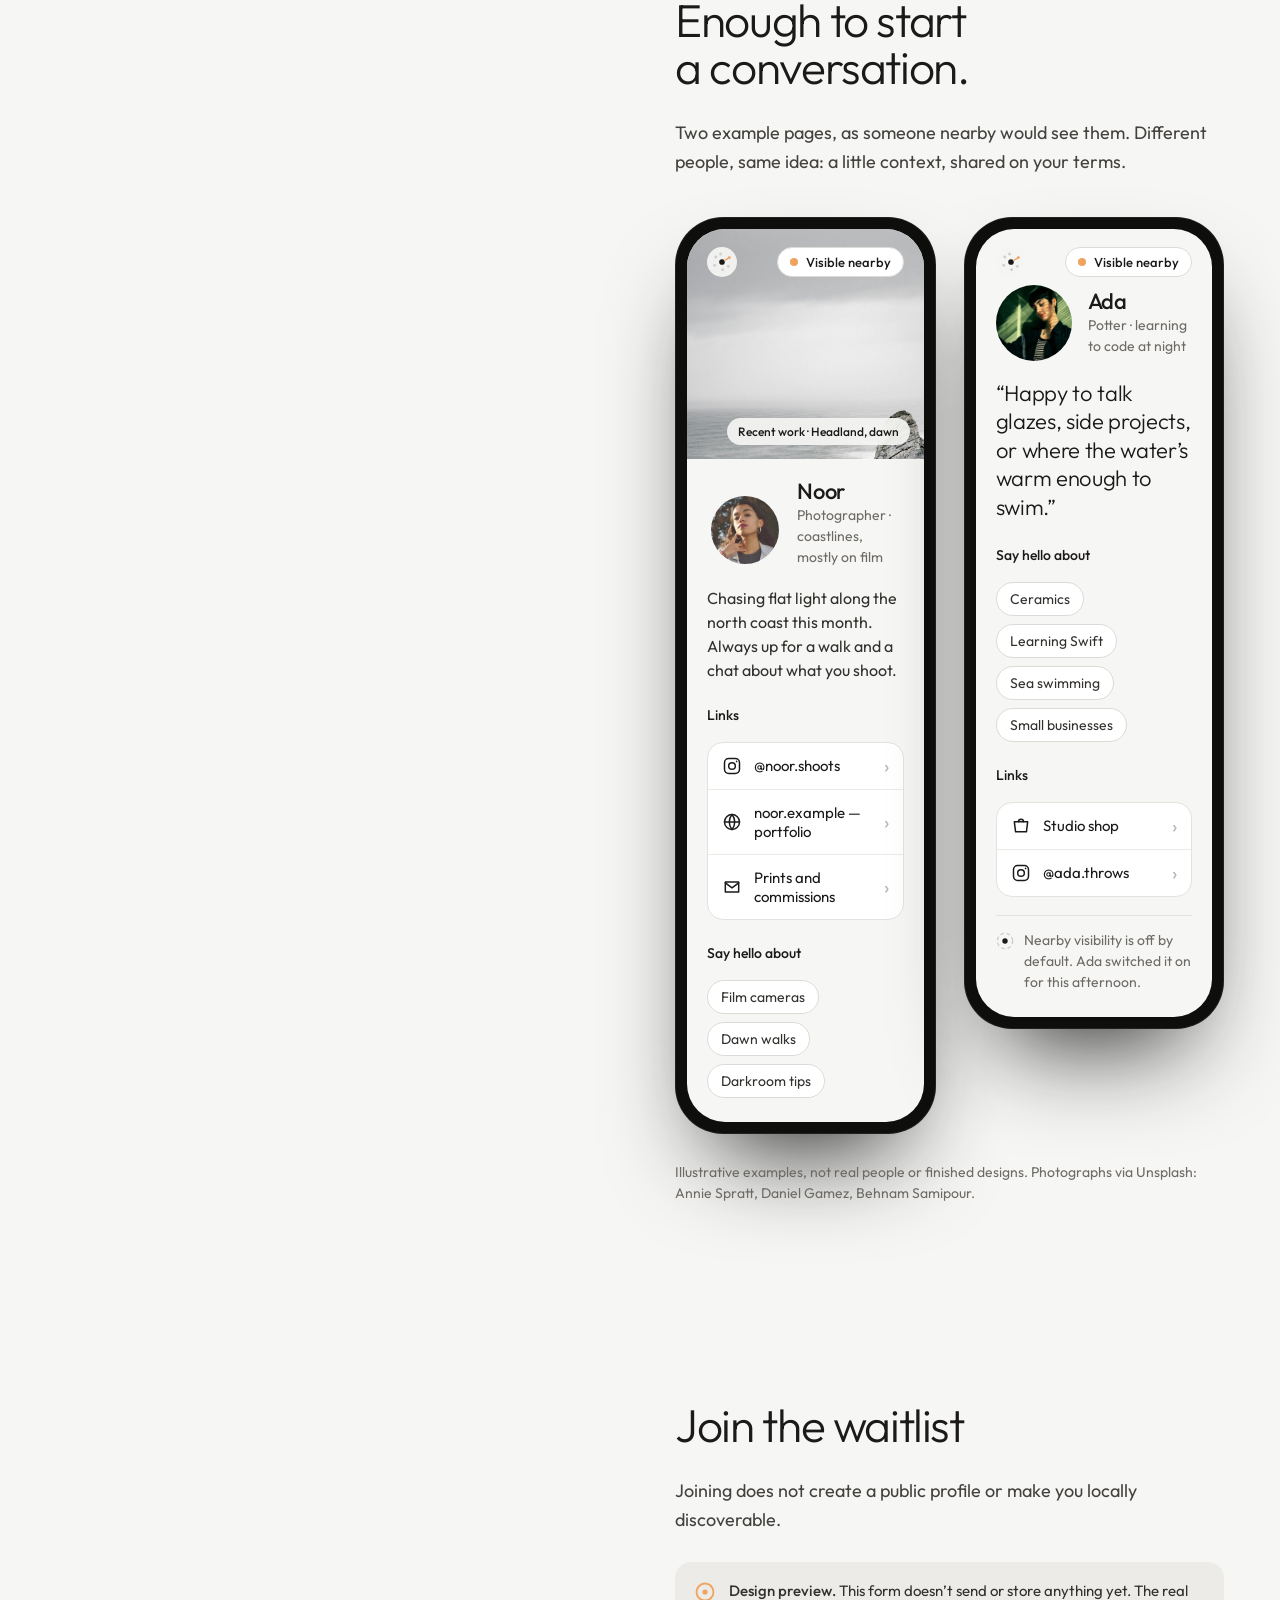
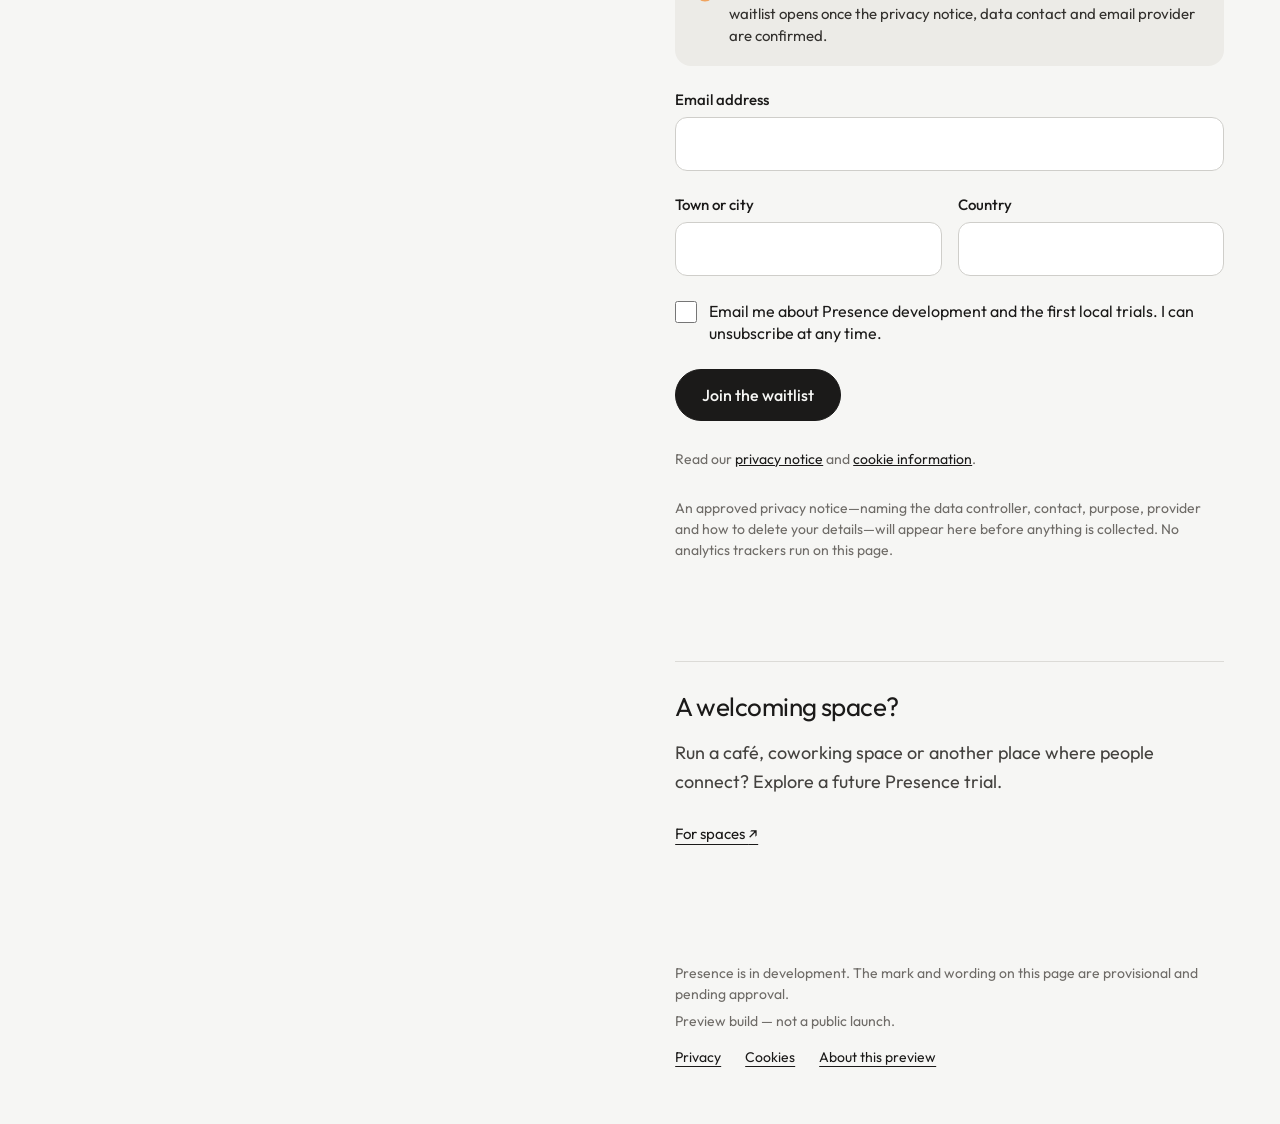
==== commit 8ea0f447: "Move the development pill clear of the navigation" ====
--- a/index.html
+++ b/index.html
@@ -15,6 +15,7 @@
 
 <svg id="field" class="bg-field" aria-hidden="true" focusable="false"></svg>
 
+<div class="development-status"><span class="pill" role="status"><i aria-hidden="true"></i>In development</span></div>
 <div class="shell">
 
   <aside class="left" id="top">
@@ -23,7 +24,7 @@
       <img src="/mark.svg" width="28" height="28" alt="">
       <span>Presence</span>
     </a>
-      <nav class="site-nav" aria-label="Main navigation"><a href="/spaces">For spaces</a><span class="pill" role="status"><i aria-hidden="true"></i>In development</span></nav>
+      <nav class="site-nav" aria-label="Main navigation"><a href="/spaces">For spaces</a></nav>
     </div>
     <div class="left-mid">
       <h1 class="h1 h1-left">A reason to say&nbsp;hello.</h1>
--- a/styles.css
+++ b/styles.css
@@ -99,6 +99,7 @@
 }
 
 
+.development-status { position: absolute; top: 28px; right: 48px; z-index: 2; }
 .shell { position: relative; z-index: 1; display: grid; grid-template-columns: minmax(0, 44fr) minmax(0, 56fr); min-height: 100vh; }
 .left { position: sticky; top: 0; height: 100vh; display: flex; flex-direction: column; justify-content: space-between; padding: 28px 80px 32px 48px; }
 .left-top { display: flex; align-items: center; justify-content: space-between; gap: 16px; }
@@ -157,9 +158,6 @@
 form.copy-stack > .fld, form.copy-stack > .notice { width: 100%; }
 .right form[data-preview-form] { max-width: 560px; width: 100%; }
 .btn:disabled { opacity: .65; cursor: default; }
-@media (min-width: 1024px) and (max-width: 1240px), (max-width: 639px) {
-  .site-nav .pill { display: none; }
-}
 
 .right { padding: 0 56px 0 112px; }
 .rsec { display: flex; flex-direction: column; gap: 28px; padding: 18vh 0 4vh; max-width: 720px; }
@@ -183,8 +181,9 @@
   .right .phones .phone:nth-child(2) { margin-top: 0; }
 }
 @media (max-width: 1023px) {
+  .development-status { top: 24px; right: 24px; }
   .shell { grid-template-columns: minmax(0, 1fr); }
-  .left { position: relative; height: auto; min-height: 92vh; padding: 24px 24px 40px; gap: 48px; }
+  .left { position: relative; height: auto; min-height: 92vh; padding: 88px 24px 40px; gap: 48px; }
   .left-mid { margin-top: auto; }
   .right { padding: 0 24px; }
   .rsec, .rsec-first { padding-top: 64px; padding-bottom: 8px; }
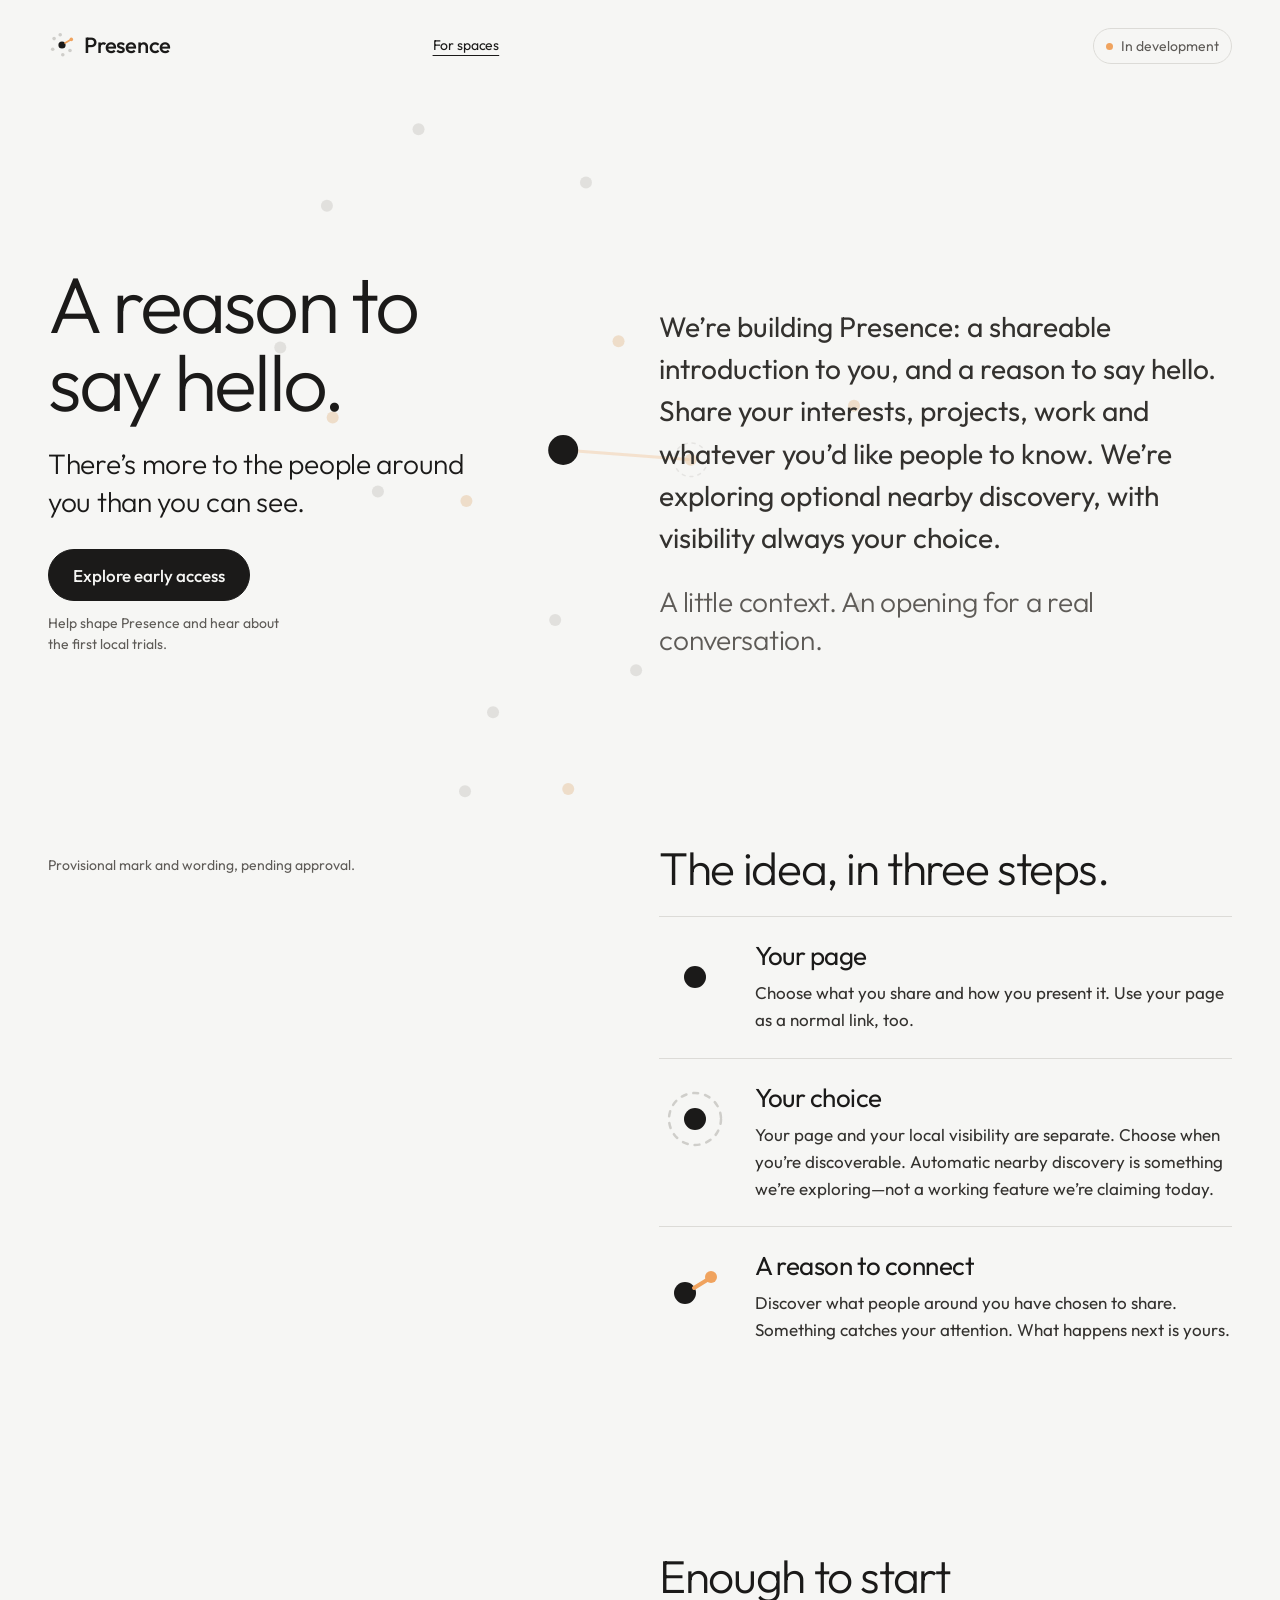
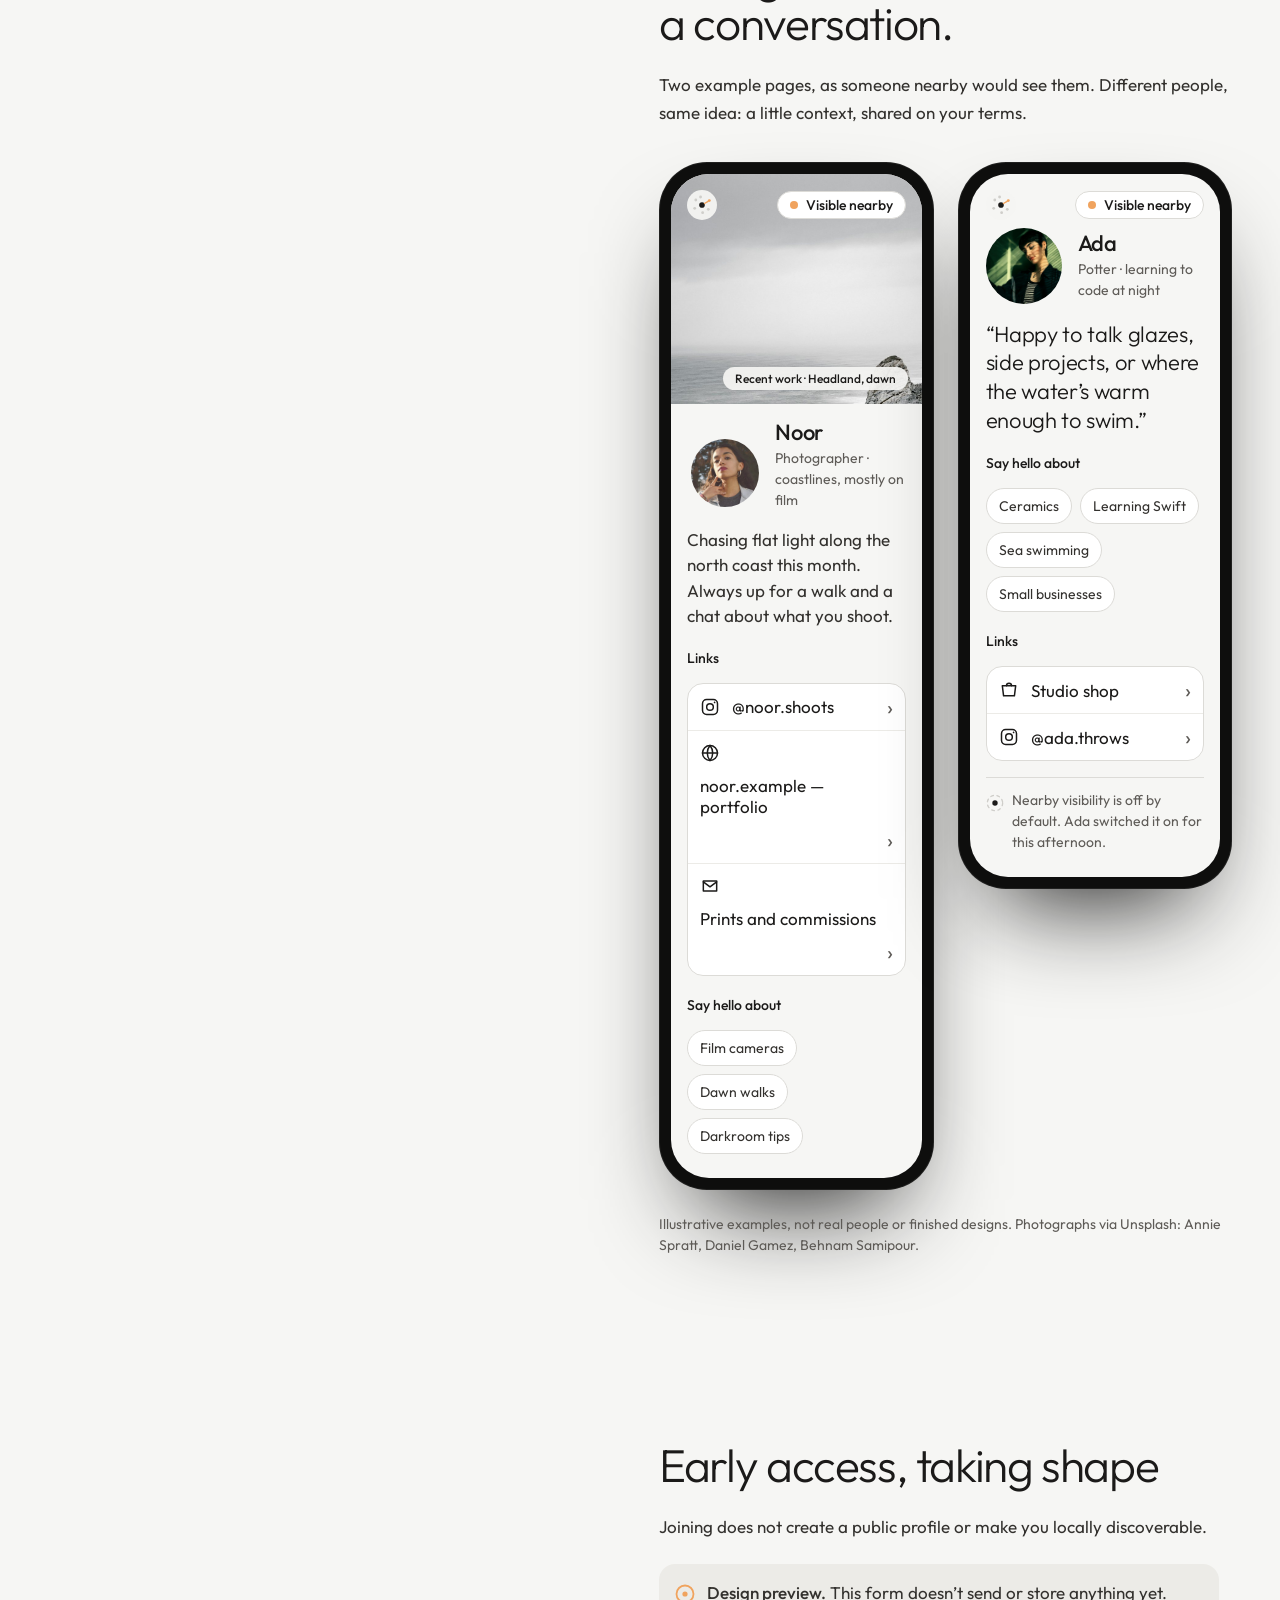
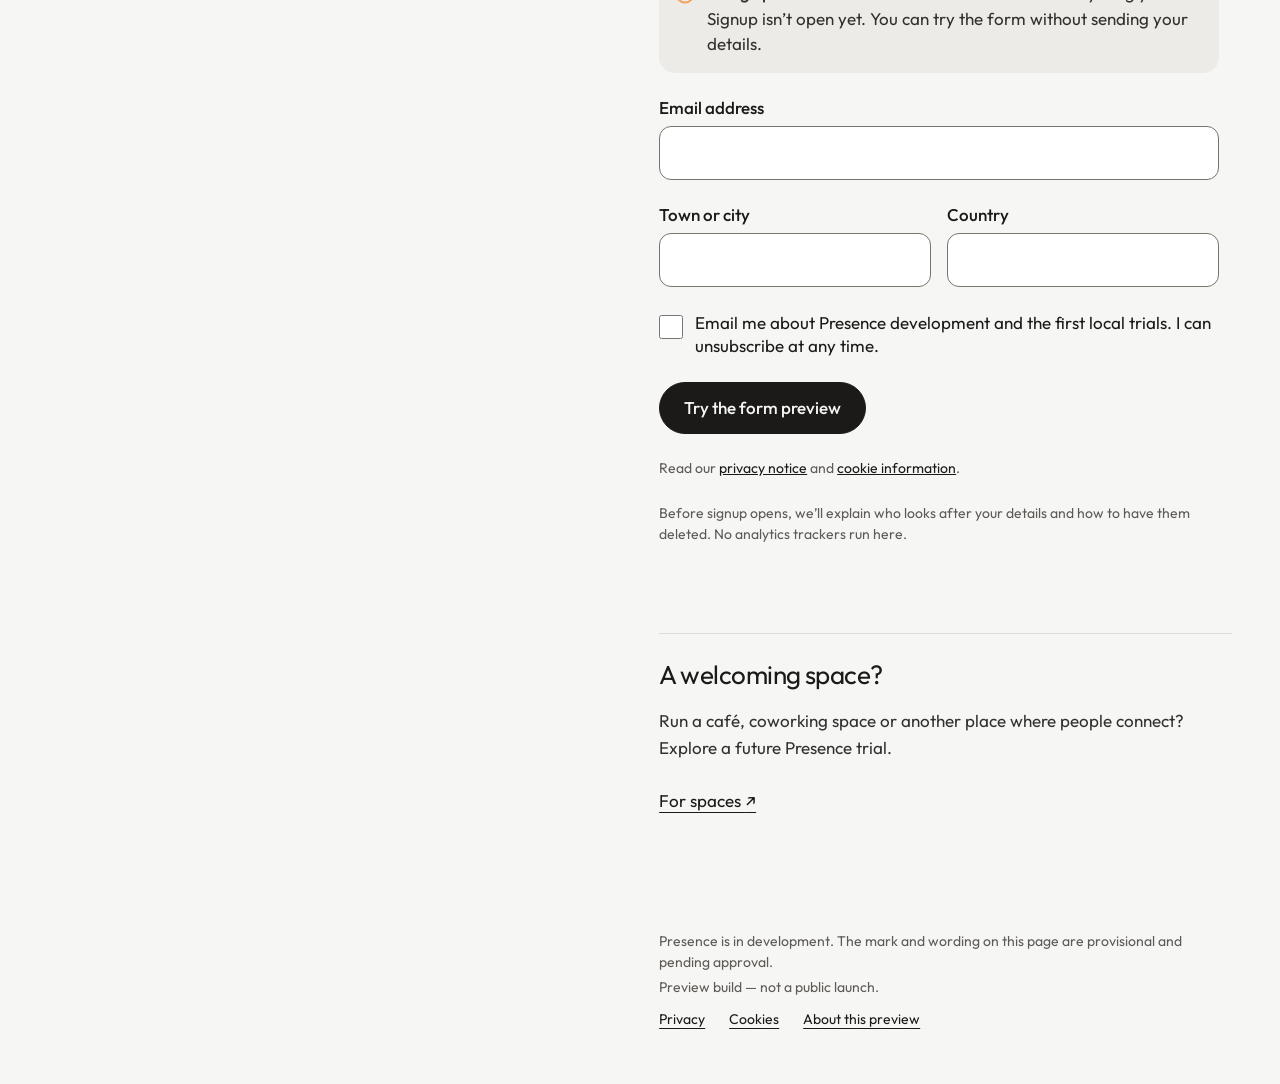
==== commit 62aacf22: "Apply site design audit fixes for contrast, reflow and preview actions" ====
--- a/index.html
+++ b/index.html
@@ -20,17 +20,17 @@
 
   <aside class="left" id="top">
     <div class="left-top">
-    <a href="#top" aria-label="Presence, top of page" style="display: inline-flex; align-items: center; gap: 10px; text-decoration: none; font-weight: 500; font-size: 20px; letter-spacing: -.01em;">
+    <a href="#top" aria-label="Presence, top of page" style="display: inline-flex; align-items: center; gap: var(--space-8); text-decoration: none; font-weight: 500; font-size: var(--type-lead); letter-spacing: -.01em;">
       <img src="/mark.svg" width="28" height="28" alt="">
       <span>Presence</span>
     </a>
       <nav class="site-nav" aria-label="Main navigation"><a href="/spaces">For spaces</a></nav>
     </div>
     <div class="left-mid">
-      <h1 class="h1 h1-left">A reason to say&nbsp;hello.</h1>
+      <h1 class="h1 h1-left">A reason to say hello.</h1>
       <p class="lede">There’s more to the people around you than you can see.</p>
       <div class="left-cta">
-        <a class="btn" href="#waitlist">Join the waitlist</a>
+        <a class="btn" href="#waitlist">Explore early access</a>
         <span class="small">Help shape Presence and hear about the first local trials.</span>
       </div>
     </div>
@@ -48,15 +48,15 @@
       <h2 id="how-h" class="h2">The idea, in three steps.</h2>
       <div class="how-list">
         <article class="step-row">
-          <svg class="glyph" viewBox="0 0 72 72" aria-hidden="true" focusable="false"><circle cx="36" cy="36" r="11" fill="#1B1A19"></circle></svg>
+          <svg class="glyph" viewBox="0 0 72 72" aria-hidden="true" focusable="false"><circle cx="36" cy="36" r="11" fill="var(--color-ink)"></circle></svg>
           <div><h3>Your page</h3><p class="body">Choose what you share and how you present it. Use your page as a normal link, too.</p></div>
         </article>
         <article class="step-row">
-          <svg class="glyph" viewBox="0 0 72 72" aria-hidden="true" focusable="false"><circle cx="36" cy="36" r="11" fill="#1B1A19"></circle><circle cx="36" cy="36" r="26" fill="none" stroke="#CFCECA" stroke-width="2.5" stroke-dasharray="5 7" stroke-linecap="round"></circle></svg>
+          <svg class="glyph" viewBox="0 0 72 72" aria-hidden="true" focusable="false"><circle cx="36" cy="36" r="11" fill="var(--color-ink)"></circle><circle cx="36" cy="36" r="26" fill="none" stroke="var(--color-dots)" stroke-width="2.5" stroke-dasharray="5 7" stroke-linecap="round"></circle></svg>
           <div><h3>Your choice</h3><p class="body">Your page and your local visibility are separate. Choose when you’re discoverable. Automatic nearby discovery is something we’re exploring—not a working feature we’re claiming today.</p></div>
         </article>
         <article class="step-row">
-          <svg class="glyph" viewBox="0 0 72 72" aria-hidden="true" focusable="false"><circle cx="26" cy="42" r="11" fill="#1B1A19"></circle><line x1="35" y1="37" x2="48" y2="29" stroke="#F0A35E" stroke-width="4" stroke-linecap="round"></line><circle cx="52" cy="26" r="6" fill="#F0A35E"></circle></svg>
+          <svg class="glyph" viewBox="0 0 72 72" aria-hidden="true" focusable="false"><circle cx="26" cy="42" r="11" fill="var(--color-ink)"></circle><line x1="35" y1="37" x2="48" y2="29" stroke="var(--color-accent)" stroke-width="4" stroke-linecap="round"></line><circle cx="52" cy="26" r="6" fill="var(--color-accent)"></circle></svg>
           <div><h3>A reason to connect</h3><p class="body">Discover what people around you have chosen to share. Something catches your attention. What happens next is yours.</p></div>
         </article>
       </div>
@@ -78,9 +78,9 @@
               <span class="photo-tag">Recent work · Headland, dawn</span>
             </div>
             <div class="pbody">
-              <div style="display: flex; align-items: flex-end; gap: 14px; margin-top: -44px;">
+              <div style="display: flex; align-items: flex-end; gap: var(--space-12); margin-top: calc(-1 * var(--space-48));">
                 <img class="pavatar" src="assets/noor-avatar.jpg" alt="" width="76" height="76">
-                <div style="display: flex; flex-direction: column; gap: 2px; padding-top: 48px;">
+                <div style="display: flex; flex-direction: column; gap: var(--space-4); padding-top: var(--space-48);">
                   <span class="name">Noor</span>
                   <span class="small">Photographer · coastlines, mostly on film</span>
                 </div>
@@ -102,7 +102,7 @@
                 </a>
               </div>
               <div class="prow-head"><span>Say hello about</span></div>
-              <div style="display: flex; flex-wrap: wrap; gap: 8px;">
+              <div style="display: flex; flex-wrap: wrap; gap: var(--space-8);">
                 <span class="chip">Film cameras</span><span class="chip">Dawn walks</span><span class="chip">Darkroom tips</span>
               </div>
             </div>
@@ -115,17 +115,17 @@
               <span class="mini-mark" aria-hidden="true"><img src="/mark.svg" width="22" height="22" alt=""></span>
               <span class="vis"><i aria-hidden="true"></i>Visible nearby</span>
             </div>
-            <div class="pbody" style="padding-top: 8px;">
-              <div style="display: flex; align-items: center; gap: 16px;">
+            <div class="pbody" style="padding-top: var(--space-8);">
+              <div style="display: flex; align-items: center; gap: var(--space-16);">
                 <img class="pavatar" src="assets/ada-avatar.jpg" alt="" width="76" height="76" style="border-width: 0;">
-                <div style="display: flex; flex-direction: column; gap: 2px;">
+                <div style="display: flex; flex-direction: column; gap: var(--space-4);">
                   <span class="name">Ada</span>
                   <span class="small">Potter · learning to code at night</span>
                 </div>
               </div>
               <p class="quote">“Happy to talk glazes, side projects, or where the water’s warm enough to swim.”</p>
               <div class="prow-head"><span>Say hello about</span></div>
-              <div style="display: flex; flex-wrap: wrap; gap: 8px;">
+              <div style="display: flex; flex-wrap: wrap; gap: var(--space-8);">
                 <span class="chip">Ceramics</span><span class="chip">Learning Swift</span><span class="chip">Sea swimming</span><span class="chip">Small businesses</span>
               </div>
               <div class="prow-head"><span>Links</span></div>
@@ -140,7 +140,7 @@
                 </a>
               </div>
               <div class="pfoot">
-                <svg width="18" height="18" viewBox="0 0 20 20" aria-hidden="true" focusable="false"><circle cx="10" cy="10" r="3" fill="#1B1A19"></circle><circle cx="10" cy="10" r="8.5" fill="none" stroke="#CFCECA" stroke-width="1.5" stroke-dasharray="3 4" stroke-linecap="round"></circle></svg>
+                <svg width="18" height="18" viewBox="0 0 20 20" aria-hidden="true" focusable="false"><circle cx="10" cy="10" r="3" fill="var(--color-ink)"></circle><circle cx="10" cy="10" r="8.5" fill="none" stroke="var(--color-dots)" stroke-width="1.5" stroke-dasharray="3 4" stroke-linecap="round"></circle></svg>
                 <span class="small">Nearby visibility is off by default. Ada switched it on for this afternoon.</span>
               </div>
             </div>
@@ -153,18 +153,18 @@
     </section>
 
     <section class="rsec" id="waitlist" aria-labelledby="wl-h">
-      <h2 id="wl-h" class="h2">Join the waitlist</h2>
+      <h2 id="wl-h" class="h2">Early access, taking shape</h2>
       <p class="body">Joining does not create a public profile or make you locally discoverable.</p>
-      <form id="interest" data-preview-form aria-describedby="interest-notice" novalidate style="display: flex; flex-direction: column; gap: 24px;">
+      <form id="interest" data-preview-form aria-describedby="interest-notice" novalidate style="display: flex; flex-direction: column; gap: var(--space-24);">
         <div class="notice" id="interest-notice" role="note">
-          <svg width="20" height="20" viewBox="0 0 20 20" aria-hidden="true" focusable="false"><circle cx="10" cy="10" r="8.5" fill="none" stroke="#F0A35E" stroke-width="1.8"></circle><circle cx="10" cy="10" r="2.6" fill="#F0A35E"></circle></svg>
-          <span><strong style="font-weight: 500;">Design preview.</strong> This form doesn’t send or store anything yet. The real waitlist opens once the privacy notice, data contact and email provider are confirmed.</span>
+          <svg width="20" height="20" viewBox="0 0 20 20" aria-hidden="true" focusable="false"><circle cx="10" cy="10" r="8.5" fill="none" stroke="var(--color-accent)" stroke-width="1.8"></circle><circle cx="10" cy="10" r="2.6" fill="var(--color-accent)"></circle></svg>
+          <span><strong style="font-weight: 500;">Design preview.</strong> This form doesn’t send or store anything yet. Signup isn’t open yet. You can try the form without sending your details.</span>
         </div>
         <div class="fld">
           <label for="email">Email address</label>
           <input id="email" name="email" type="email" data-live-required autocomplete="email" inputmode="email">
         </div>
-        <div style="display: grid; grid-template-columns: repeat(2, minmax(0, 1fr)); gap: 16px;">
+        <div style="display: grid; grid-template-columns: repeat(2, minmax(0, 1fr)); gap: var(--space-16);">
           <div class="fld">
             <label for="town">Town or city</label>
             <input id="town" name="town" type="text" autocomplete="address-level2">
@@ -175,13 +175,13 @@
           </div>
         </div>
         <div class="chk"><input id="c-dev" name="dev" type="checkbox" data-email-consent><label for="c-dev">Email me about Presence development and the first local trials. I can unsubscribe at any time.</label></div>
-        <div style="display: flex; flex-direction: column; gap: 16px; align-items: flex-start;">
-          <button class="btn" type="submit" disabled>Join the waitlist</button><noscript><p class="small">Non-collecting preview. JavaScript is needed to try the preview button; registration is not open.</p></noscript>
-          <p id="form-msg" class="msg" role="status" aria-live="polite" hidden>Preview only — nothing was sent or stored. The waitlist opens once the privacy notice and provider are confirmed.</p>
+        <div style="display: flex; flex-direction: column; gap: var(--space-16); align-items: flex-start;">
+          <button class="btn" type="submit" disabled>Try the form preview</button><noscript><p class="small">Non-collecting preview. JavaScript is needed to try the preview button; registration is not open.</p></noscript>
+          <p id="form-msg" class="msg" role="status" aria-live="polite" hidden>Preview only — nothing was sent or stored. Signup isn’t open yet.</p>
         </div>
       </form>
       <p class="small">Read our <a href="/privacy">privacy notice</a> and <a href="/cookies">cookie information</a>.</p>
-      <p class="small" data-preview-only>An approved privacy notice—naming the data controller, contact, purpose, provider and how to delete your details—will appear here before anything is collected. No analytics trackers run on this page.</p>
+      <p class="small" data-preview-only>Before signup opens, we’ll explain who looks after your details and how to have them deleted. No analytics trackers run here.</p>
     </section>
 
     <aside class="spaces-invitation" aria-labelledby="spaces-invitation-h">
--- a/assets/fonts/outfit.css
+++ b/assets/fonts/outfit.css
@@ -1,3 +1,3 @@
-@font-face { font-family: Outfit; font-style: normal; font-weight: 300; font-display: swap; src: url("outfit-300.ttf") format("truetype"); }
-@font-face { font-family: Outfit; font-style: normal; font-weight: 400; font-display: swap; src: url("outfit-400.ttf") format("truetype"); }
-@font-face { font-family: Outfit; font-style: normal; font-weight: 500; font-display: swap; src: url("outfit-500.ttf") format("truetype"); }
+@font-face { font-family: Outfit; font-style: normal; font-weight: 300; font-display: swap; src: url("outfit-300.woff2") format("woff2"); }
+@font-face { font-family: Outfit; font-style: normal; font-weight: 400; font-display: swap; src: url("outfit-400.woff2") format("woff2"); }
+@font-face { font-family: Outfit; font-style: normal; font-weight: 500; font-display: swap; src: url("outfit-500.woff2") format("woff2"); }
--- a/styles.css
+++ b/styles.css
@@ -1,96 +1,111 @@
+/* Named site scales: eight spacing steps and seven type roles. */
+:root {
+  --space-4: 4px; --space-8: 8px; --space-12: 12px; --space-16: 16px;
+  --space-24: 24px; --space-48: 48px; --space-64: 64px; --space-96: 96px;
+  --type-caption: .75rem; --type-small: .875rem; --type-body: 1.0625rem;
+  --type-lead: clamp(1.375rem, 2.2vw, 1.875rem); --type-subheading: 1.625rem;
+  --type-heading: clamp(2.25rem, 3.6vw, 3.5rem);
+  --type-display: clamp(3.5rem, 6.2vw, 6.75rem);
+  --color-ground: #F6F6F4; --color-ink: #1B1A19; --color-body: #33312E;
+  --color-muted: #5E5B57; --color-surface: #FFFFFF; --color-notice: #ECEBE7;
+  --color-accent: #F0A35E; --color-focus: #8A4C16; --color-control: #77746D;
+  --color-separator: #DCDBD7; --color-dots: #CFCECA; --color-visited: #E8C8A6;
+  --color-frame: #0E0E0D; --color-inverse-muted: #B9B6B1;
+  --color-photo-label: rgba(246,246,244,.92); --color-shadow: rgba(0,0,0,.9);
+  --color-frame-edge: rgba(255,255,255,.08);
+}
 /* Presence — holding page. Provisional identity, pending approval. */
 html { -webkit-text-size-adjust: 100%; scroll-behavior: smooth; }
 @media (prefers-reduced-motion: reduce) { html { scroll-behavior: auto; } }
-body { margin: 0; background: #F6F6F4; color: #1B1A19; font-family: "Outfit", "Avenir Next", "Segoe UI", sans-serif; -webkit-font-smoothing: antialiased; }
-a { color: #1B1A19; } a:hover { color: #5E5B57; }
+body { margin: 0; background: var(--color-ground); color: var(--color-ink); font-family: "Outfit", "Avenir Next", "Segoe UI", sans-serif; -webkit-font-smoothing: antialiased; }
+a { color: var(--color-ink); } a:hover { color: var(--color-muted); }
 *, *::before, *::after { box-sizing: border-box; }
 h1, h2, h3, p { margin: 0; }
-.wrap { width: 100%; max-width: 1280px; margin: 0 auto; padding-left: 24px; padding-right: 24px; }
-.pill { display: inline-flex; align-items: center; gap: 8px; font-size: 14px; font-weight: 400; color: #5E5B57; border: 1px solid #DCDBD7; border-radius: 999px; padding: 8px 14px; background: #F6F6F4; }
-.pill i { width: 7px; height: 7px; border-radius: 50%; background: #F0A35E; display: inline-block; }
-.btn { display: inline-flex; align-items: center; justify-content: center; min-height: 52px; padding: 0 26px; border-radius: 999px; background: #1B1A19; color: #F6F6F4; font: 500 16px/1 "Outfit", sans-serif; text-decoration: none; border: 1.5px solid #1B1A19; cursor: pointer; transition: transform .15s ease, background .15s ease; }
-.btn:hover { background: #33312E; color: #F6F6F4; transform: translateY(-1px); }
-.btn-ghost { background: transparent; color: #1B1A19; }
-.btn-ghost:hover { background: #1B1A19; color: #F6F6F4; }
-.btn-light { background: #F6F6F4; color: #1B1A19; border-color: #F6F6F4; }
-.btn-light:hover { background: #FFFFFF; color: #1B1A19; }
-:focus-visible { outline: 3px solid #F0A35E; outline-offset: 3px; }
-.h1 { font-weight: 300; font-size: clamp(56px, 8.6vw, 128px); line-height: .98; letter-spacing: -.035em; text-wrap: balance; }
-.lede { font-weight: 300; font-size: clamp(22px, 2.2vw, 30px); line-height: 1.35; letter-spacing: -.01em; max-width: 30ch; }
-.body { font-weight: 400; font-size: 18px; line-height: 1.6; color: #44423F; max-width: 52ch; }
-.small { font-size: 14px; line-height: 1.5; color: #6E6B67; }
-.how-grid { display: grid; grid-template-columns: repeat(3, minmax(0, 1fr)); gap: 48px; }
-.step { display: flex; flex-direction: column; gap: 20px; padding-top: 28px; border-top: 1px solid #DCDBD7; }
-.step h3 { font-weight: 400; font-size: 26px; letter-spacing: -.02em; line-height: 1.15; }
+.wrap { width: 100%; max-width: 1280px; margin: 0 auto; padding-left: var(--space-24); padding-right: var(--space-24); }
+.pill { display: inline-flex; align-items: center; gap: var(--space-8); font-size: var(--type-small); font-weight: 400; color: var(--color-muted); border: 1px solid var(--color-separator); border-radius: 999px; padding: var(--space-8) var(--space-12); background: var(--color-ground); }
+.pill i { width: 7px; height: 7px; border-radius: 50%; background: var(--color-accent); display: inline-block; }
+.btn { display: inline-flex; align-items: center; justify-content: center; min-height: 52px; padding: var(--space-12) var(--space-24); border-radius: 999px; background: var(--color-ink); color: var(--color-ground); font: 500 var(--type-body)/1.5 "Outfit", sans-serif; text-decoration: none; border: 1.5px solid var(--color-ink); cursor: pointer; transition: transform .15s ease, background .15s ease; }
+.btn:hover { background: var(--color-body); color: var(--color-ground); }
+.btn-ghost { background: transparent; color: var(--color-ink); }
+.btn-ghost:hover { background: var(--color-ink); color: var(--color-ground); }
+.btn-light { background: var(--color-ground); color: var(--color-ink); border-color: var(--color-ground); }
+.btn-light:hover { background: var(--color-surface); color: var(--color-ink); }
+:focus-visible { outline: 3px solid var(--color-focus); outline-offset: 3px; }
+.h1 { font-weight: 300; font-size: var(--type-display); line-height: .98; letter-spacing: -.035em; text-wrap: balance; }
+.lede { font-weight: 300; font-size: var(--type-lead); line-height: 1.35; letter-spacing: -.01em; max-width: 30ch; }
+.body { font-weight: 400; font-size: var(--type-body); line-height: 1.6; color: var(--color-body); max-width: 52ch; }
+.small { font-size: var(--type-small); line-height: 1.5; color: var(--color-muted); }
+.how-grid { display: grid; grid-template-columns: repeat(3, minmax(0, 1fr)); gap: var(--space-48); }
+.step { display: flex; flex-direction: column; gap: var(--space-16); padding-top: var(--space-24); border-top: 1px solid var(--color-separator); }
+.step h3 { font-weight: 400; font-size: var(--type-subheading); letter-spacing: -.02em; line-height: 1.15; }
 .glyph { width: 72px; height: 72px; }
-.dark { background: #1B1A19; color: #F6F6F4; }
-.dark .body { color: #B9B6B1; }
-.dark .small { color: #8C8984; }
-.dark a { color: #F6F6F4; }
-.name { font-size: 22px; font-weight: 500; letter-spacing: -.015em; line-height: 1.1; }
-.quote { font-weight: 300; font-size: 24px; line-height: 1.3; letter-spacing: -.015em; color: #1B1A19; }
-.avatar { width: 56px; height: 56px; border-radius: 50%; background: #1B1A19; color: #F6F6F4; display: inline-flex; align-items: center; justify-content: center; font-size: 22px; font-weight: 400; flex: none; }
-.vis { display: inline-flex; align-items: center; gap: 8px; font-size: 13px; font-weight: 500; color: #1B1A19; background: #FFFFFF; border: 1px solid #DCDBD7; border-radius: 999px; padding: 6px 12px; white-space: nowrap; }
-.vis i { width: 8px; height: 8px; border-radius: 50%; background: #F0A35E; display: inline-block; }
-.chip { font-size: 14px; color: #33312E; background: #FFFFFF; border: 1px solid #DCDBD7; border-radius: 999px; padding: 7px 13px; }
-.phones { display: flex; flex-wrap: wrap; justify-content: center; gap: 40px; }
-.phone { width: 390px; max-width: 100%; background: #0E0E0D; border-radius: 48px; padding: 12px; box-shadow: 0 50px 100px -40px rgba(0,0,0,.9), inset 0 0 0 1px rgba(255,255,255,.08); }
-.screen { background: #F6F6F4; color: #1B1A19; border-radius: 38px; overflow: hidden; display: flex; flex-direction: column; min-height: 720px; }
-.cover { position: relative; height: 230px; background: #DCDBD7; }
-.topbar { position: absolute; left: 0; right: 0; top: 0; display: flex; align-items: center; justify-content: space-between; padding: 18px 20px 0; }
-.topbar-light { position: static; padding: 18px 20px 0; }
-.mini-mark { width: 30px; height: 30px; border-radius: 50%; background: rgba(246,246,244,.92); display: inline-flex; align-items: center; justify-content: center; }
+.dark { background: var(--color-ink); color: var(--color-ground); }
+.dark .body { color: var(--color-inverse-muted); }
+.dark .small { color: var(--color-inverse-muted); }
+.dark a { color: var(--color-ground); }
+.name { font-size: var(--type-lead); font-weight: 500; letter-spacing: -.015em; line-height: 1.1; }
+.quote { font-weight: 300; font-size: var(--type-lead); line-height: 1.3; letter-spacing: -.015em; color: var(--color-ink); }
+.avatar { width: 56px; height: 56px; border-radius: 50%; background: var(--color-ink); color: var(--color-ground); display: inline-flex; align-items: center; justify-content: center; font-size: var(--type-lead); font-weight: 400; flex: none; }
+.vis { display: inline-flex; align-items: center; gap: var(--space-8); font-size: var(--type-small); font-weight: 500; color: var(--color-ink); background: var(--color-surface); border: 1px solid var(--color-separator); border-radius: 999px; padding: var(--space-4) var(--space-12); white-space: normal; }
+.vis i { width: 8px; height: 8px; border-radius: 50%; background: var(--color-accent); display: inline-block; }
+.chip { font-size: var(--type-small); color: var(--color-body); background: var(--color-surface); border: 1px solid var(--color-separator); border-radius: 999px; padding: var(--space-8) var(--space-12); }
+.phones { display: flex; flex-wrap: wrap; justify-content: center; gap: var(--space-48); }
+.phone { width: 390px; max-width: 100%; background: var(--color-frame); border-radius: 48px; padding: var(--space-12); box-shadow: 0 50px 100px -40px var(--color-shadow), inset 0 0 0 1px var(--color-frame-edge); }
+.screen { background: var(--color-ground); color: var(--color-ink); border-radius: 38px; overflow: hidden; display: flex; flex-direction: column; min-height: 720px; }
+.cover { position: relative; height: 230px; background: var(--color-separator); }
+.topbar { position: absolute; left: 0; right: 0; top: 0; display: flex; align-items: center; justify-content: space-between; padding: var(--space-16) var(--space-16) 0; }
+.topbar-light { position: static; padding: var(--space-16) var(--space-16) 0; }
+.mini-mark { width: 30px; height: 30px; border-radius: 50%; background: var(--color-photo-label); display: inline-flex; align-items: center; justify-content: center; }
 .mini-mark img { display: block; width: 22px; height: 22px; }
-.pbody { display: flex; flex-direction: column; gap: 18px; padding: 16px 20px 24px; }
-.pavatar { width: 76px; height: 76px; border-radius: 50%; object-fit: cover; border: 4px solid #F6F6F4; flex: none; }
-.pline { font-size: 16px; line-height: 1.5; color: #33312E; }
-.prow-head { display: flex; align-items: baseline; justify-content: space-between; font-size: 14px; font-weight: 500; padding-top: 6px; }
-.links { display: flex; flex-direction: column; border: 1px solid #E3E2DE; border-radius: 16px; overflow: hidden; background: #FFFFFF; }
-.screen .lrow { display: flex; align-items: center; gap: 12px; padding: 13px 14px; font-size: 15px; color: #1B1A19; text-decoration: none; border-top: 1px solid #ECEBE7; }
+.pbody { display: flex; flex-direction: column; gap: var(--space-16); padding: var(--space-16) var(--space-16) var(--space-24); }
+.pavatar { width: 76px; height: 76px; border-radius: 50%; object-fit: cover; border: 4px solid var(--color-ground); flex: none; }
+.pline { font-size: var(--type-body); line-height: 1.5; color: var(--color-body); }
+.prow-head { display: flex; align-items: baseline; justify-content: space-between; font-size: var(--type-small); font-weight: 500; padding-top: var(--space-4); }
+.links { display: flex; flex-direction: column; border: 1px solid var(--color-separator); border-radius: 16px; overflow: hidden; background: var(--color-surface); }
+.screen .lrow { display: flex; align-items: center; gap: var(--space-12); padding: var(--space-12) var(--space-12); font-size: var(--type-body); color: var(--color-ink); text-decoration: none; border-top: 1px solid var(--color-notice); }
 .screen .lrow:first-child { border-top: 0; }
-.screen .lrow:hover { background: #F6F6F4; color: #1B1A19; }
+.screen .lrow:hover { background: var(--color-ground); color: var(--color-ink); }
 .screen .lrow svg { flex: none; }
-.lgo { margin-left: auto; color: #B8B5B0; font-size: 20px; line-height: 1; }
-.screen .quote { font-size: 22px; }
-.pfoot { display: flex; align-items: flex-start; gap: 10px; margin-top: auto; padding-top: 14px; border-top: 1px solid #E3E2DE; }
-.pfoot svg { flex: none; margin-top: 2px; }
-.screen .chip { background: #FFFFFF; }
-.photo-tag { position: absolute; right: 14px; bottom: 14px; font-size: 12px; font-weight: 500; color: #1B1A19; background: rgba(246,246,244,.92); border-radius: 999px; padding: 6px 11px; }
+.lgo { margin-left: auto; color: var(--color-muted); font-size: var(--type-lead); line-height: 1; }
+.screen .quote { font-size: var(--type-lead); }
+.pfoot { display: flex; align-items: flex-start; gap: var(--space-8); margin-top: auto; padding-top: var(--space-12); border-top: 1px solid var(--color-separator); }
+.pfoot svg { flex: none; margin-top: var(--space-4); }
+.screen .chip { background: var(--color-surface); }
+.photo-tag { position: absolute; right: 14px; bottom: 14px; font-size: var(--type-caption); font-weight: 500; color: var(--color-ink); background: var(--color-photo-label); border-radius: 999px; padding: var(--space-4) var(--space-12); }
 .pavatar { position: relative; z-index: 1; }
-.wl-grid { display: grid; grid-template-columns: minmax(0, 5fr) minmax(0, 6fr); gap: 64px; align-items: start; }
-.notice { display: flex; gap: 14px; align-items: flex-start; padding: 18px 20px; border-radius: 16px; background: #ECEBE7; color: #33312E; font-size: 15px; line-height: 1.5; }
-.notice svg { flex: none; margin-top: 2px; }
-.fld { display: flex; flex-direction: column; gap: 8px; }
-.fld label { font-size: 15px; font-weight: 500; }
-.fld input { font: 400 17px "Outfit", sans-serif; color: #1B1A19; background: #FFFFFF; border: 1.5px solid #CFCECA; border-radius: 12px; padding: 0 16px; height: 54px; width: 100%; }
-.fld input:focus { border-color: #1B1A19; outline-offset: 2px; }
-.chk { display: flex; align-items: flex-start; gap: 12px; font-size: 16px; line-height: 1.4; }
-.chk input { width: 22px; height: 22px; margin: 1px 0 0; accent-color: #1B1A19; flex: none; }
-.msg { font-size: 16px; font-weight: 500; color: #B9731F; line-height: 1.5; }
-.foot { border-top: 1px solid #DCDBD7; }
+.wl-grid { display: grid; grid-template-columns: minmax(0, 5fr) minmax(0, 6fr); gap: var(--space-64); align-items: start; }
+.notice { display: flex; gap: var(--space-12); align-items: flex-start; padding: var(--space-16) var(--space-16); border-radius: 16px; background: var(--color-notice); color: var(--color-body); font-size: var(--type-body); line-height: 1.5; }
+.notice svg { flex: none; margin-top: var(--space-4); }
+.fld { display: flex; flex-direction: column; gap: var(--space-8); }
+.fld label { font-size: var(--type-body); font-weight: 500; }
+.fld input { font: 400 var(--type-body) "Outfit", sans-serif; color: var(--color-ink); background: var(--color-surface); border: 1.5px solid var(--color-control); border-radius: 12px; padding: var(--space-12) var(--space-16); min-height: 54px; height: auto; width: 100%; line-height: 1.5; }
+.fld input:focus { border-color: var(--color-ink); outline-offset: 2px; }
+.chk { display: flex; align-items: flex-start; gap: var(--space-12); font-size: var(--type-body); line-height: 1.4; }
+.chk input { width: 24px; height: 24px; margin: var(--space-4) 0 0; accent-color: var(--color-ink); flex: none; }
+.msg { font-size: var(--type-body); font-weight: 500; color: var(--color-ink); line-height: 1.5; }
+.foot { border-top: 1px solid var(--color-separator); }
 @media (max-width: 900px) {
-      .how-grid { grid-template-columns: minmax(0, 1fr); gap: 36px; }
-  .wl-grid { grid-template-columns: minmax(0, 1fr); gap: 36px; }
-      .quote { font-size: 21px; }
-  .phone { border-radius: 40px; padding: 10px; }
+      .how-grid { grid-template-columns: minmax(0, 1fr); gap: var(--space-24); }
+  .wl-grid { grid-template-columns: minmax(0, 1fr); gap: var(--space-24); }
+      .quote { font-size: var(--type-lead); }
+  .phone { border-radius: 40px; padding: var(--space-8); }
   .screen { border-radius: 32px; min-height: 0; }
-  .sec { padding-top: 72px !important; padding-bottom: 72px !important; }
-}
-.skip { position: absolute; left: 24px; top: -4rem; background: #1B1A19; color: #F6F6F4; padding: .5rem .75rem; text-decoration: none; border-radius: 6px; z-index: 10; }
+  .sec { padding-top: var(--space-64) !important; padding-bottom: var(--space-64) !important; }
+}
+.skip { position: absolute; left: 24px; top: -4rem; background: var(--color-ink); color: var(--color-ground); padding: var(--space-8) var(--space-12); text-decoration: none; border-radius: 6px; z-index: 10; }
 .skip:focus { top: .75rem; }
 
 /* ---------- Two-column exploration ---------- */
 .bg-field { position: fixed; inset: 0; width: 100vw; height: 100vh; z-index: 0; pointer-events: none; overflow: visible; }
-.bg-field .p { fill: #CFCECA; transform-box: fill-box; transform-origin: center; transition: fill .35s ease, transform .45s cubic-bezier(.2,.8,.3,1); }
-.bg-field .p.on { fill: #F0A35E; transform: scale(var(--target-scale, 1.25)); }
-.bg-field .p.met { fill: #E8C8A6; }
-.bg-field .me { fill: #1B1A19; }
-.bg-field .ln { stroke: #F0A35E; stroke-width: 3; stroke-linecap: round; fill: none; }
-.bg-field .target-halo { fill: none; stroke: #CFCECA; stroke-width: 1.5; stroke-dasharray: 3 5; stroke-linecap: round; }
-.bg-field .wave { fill: none; stroke: #1B1A19; stroke-width: 1.2; }
-.bg-field .wave.t { stroke: #F0A35E; }
+.bg-field .p { fill: var(--color-dots); transform-box: fill-box; transform-origin: center; transition: fill .35s ease, transform .45s cubic-bezier(.2,.8,.3,1); }
+.bg-field .p.on { fill: var(--color-accent); transform: scale(var(--target-scale, 1.25)); }
+.bg-field .p.met { fill: var(--color-visited); }
+.bg-field .me { fill: var(--color-ink); }
+.bg-field .ln { opacity: .25; stroke: var(--color-accent); stroke-width: 3; stroke-linecap: round; fill: none; }
+.bg-field .target-halo { fill: none; stroke: var(--color-dots); stroke-width: 1.5; stroke-dasharray: 3 5; stroke-linecap: round; }
+.bg-field .wave { fill: none; stroke: var(--color-ink); stroke-width: 1.2; }
+.bg-field .wave.t { stroke: var(--color-accent); }
 .bg-field[data-mode="desktop"] .p, .bg-field[data-mode="desktop"] .wave { opacity: .55; }
-.bg-field[data-mode="desktop"] .ln { opacity: .6; }
 .bg-field[data-mode="phone"] .ln { stroke-width: 2.5; }
 
 @media (prefers-reduced-motion: reduce) {
@@ -101,80 +116,81 @@
 
 .development-status { position: absolute; top: 28px; right: 48px; z-index: 2; }
 .shell { position: relative; z-index: 1; display: grid; grid-template-columns: minmax(0, 44fr) minmax(0, 56fr); min-height: 100vh; }
-.left { position: sticky; top: 0; height: 100vh; display: flex; flex-direction: column; justify-content: space-between; padding: 28px 80px 32px 48px; }
-.left-top { display: flex; align-items: center; justify-content: space-between; gap: 16px; }
-.left-mid { display: flex; flex-direction: column; gap: 28px; }
-.h1-left { font-size: clamp(56px, 6.2vw, 108px); }
-.left-cta { display: flex; flex-wrap: wrap; align-items: center; gap: 12px 20px; padding-top: 4px; }
+.left { align-self: start; position: sticky; top: 0; height: auto; min-height: 100vh; display: flex; flex-direction: column; justify-content: space-between; padding: var(--space-24) var(--space-64) var(--space-24) var(--space-48); }
+.left-top { display: flex; align-items: center; justify-content: space-between; gap: var(--space-16); }
+.left-mid { display: flex; flex-direction: column; gap: var(--space-24); }
+.h1-left { font-size: var(--type-display); }
+.left-cta { display: flex; flex-wrap: wrap; align-items: center; gap: var(--space-12) var(--space-16); padding-top: var(--space-4); }
 .left-cta .small { max-width: 26ch; }
 .left-foot { margin: 0; }
-.left-top a { display: inline-flex; align-items: center; gap: 10px; text-decoration: none; font-weight: 500; font-size: 20px; letter-spacing: -.01em; }
-.site-nav { display: flex; align-items: center; gap: 16px; }
-.left-top .site-nav a { font-size: 14px; font-weight: 400; padding: 12px 0; text-decoration: underline; text-underline-offset: 5px; white-space: nowrap; }
-.spaces-invitation { display: flex; flex-direction: column; align-items: flex-start; gap: 16px; margin-top: 64px; padding-top: 28px; border-top: 1px solid #DCDBD7; max-width: 720px; }
-.spaces-invitation h2 { font-size: 26px; font-weight: 400; letter-spacing: -.02em; }
-.spaces-invitation a { font-size: 15px; padding: 12px 0; text-underline-offset: 5px; }
-.trial-steps { list-style: none; margin: 0; padding: 0; display: flex; flex-direction: column; gap: 28px; }
-.trial-steps .step { gap: 12px; }
-.trial-equipment { display: flex; flex-direction: column; gap: 16px; border-top: 1px solid #DCDBD7; padding-top: 28px; }
-.trial-equipment h3 { font-size: 26px; font-weight: 400; letter-spacing: -.02em; }
-.inline-host-example { margin: 0; display: flex; flex-direction: column; gap: 16px; align-items: flex-start; }
+.left-top a { display: inline-flex; align-items: center; gap: var(--space-8); text-decoration: none; font-weight: 500; font-size: var(--type-lead); letter-spacing: -.01em; }
+.site-nav { display: flex; align-items: center; gap: var(--space-16); }
+.left-top .site-nav a { font-size: var(--type-small); font-weight: 400; padding: var(--space-12) 0; text-decoration: underline; text-underline-offset: 5px; white-space: normal; }
+.spaces-invitation { display: flex; flex-direction: column; align-items: flex-start; gap: var(--space-16); margin-top: var(--space-64); padding-top: var(--space-24); border-top: 1px solid var(--color-separator); max-width: 720px; }
+.spaces-invitation h2 { font-size: var(--type-subheading); font-weight: 400; letter-spacing: -.02em; }
+.spaces-invitation a { font-size: var(--type-body); padding: var(--space-12) 0; text-underline-offset: 5px; }
+.trial-steps { list-style: none; margin: 0; padding: 0; display: flex; flex-direction: column; gap: var(--space-24); }
+.trial-steps .step { gap: var(--space-12); }
+.trial-equipment { display: flex; flex-direction: column; gap: var(--space-16); border-top: 1px solid var(--color-separator); padding-top: var(--space-24); }
+.trial-equipment h3 { font-size: var(--type-subheading); font-weight: 400; letter-spacing: -.02em; }
+.inline-host-example { margin: 0; display: flex; flex-direction: column; gap: var(--space-16); align-items: flex-start; }
 .inline-host-example .phone { width: 340px; }
-.inline-host-example .host-monogram { width: 48px; height: 48px; font-size: 18px; }
-.inline-host-example .host-identity { gap: 12px; }
+.inline-host-example .host-monogram { width: 48px; height: 48px; font-size: var(--type-body); }
+.inline-host-example .host-identity { gap: var(--space-12); }
 .inline-host-example .prow-head { margin: 0; }
-.inline-host-example .name { font-size: 26px; }
-.inline-host-note { border-top: 1px solid #E3E2DE; padding-top: 16px; }
-.example-link { align-self: flex-start; text-underline-offset: 5px; padding: 12px 0; }
-.host-header { max-width: 960px; margin: auto; padding: 28px 24px; display: flex; align-items: center; justify-content: space-between; gap: 20px; }
-.host-header > a { padding: 8px 0; font-size: 14px; text-underline-offset: 5px; }
-.host-header .host-brand { display: inline-flex; align-items: center; gap: 10px; font-size: 20px; font-weight: 500; text-decoration: none; }
-.host-main { max-width: 768px; padding: 24px; margin: 0 auto 48px; }
-.host-example-note { margin-bottom: 24px; }
-.host-page { background: #fff; border: 1px solid #DCDBD7; border-radius: 28px; overflow: hidden; }
+.inline-host-example .name { font-size: var(--type-subheading); }
+.inline-host-note { border-top: 1px solid var(--color-separator); padding-top: var(--space-16); }
+.example-link { align-self: flex-start; text-underline-offset: 5px; padding: var(--space-12) 0; }
+.host-header { max-width: 960px; margin: auto; padding: var(--space-24) var(--space-24); display: flex; align-items: center; justify-content: space-between; gap: var(--space-16); }
+.host-header > a { padding: var(--space-8) 0; font-size: var(--type-small); text-underline-offset: 5px; }
+.host-header .host-brand { display: inline-flex; align-items: center; gap: var(--space-8); font-size: var(--type-lead); font-weight: 500; text-decoration: none; }
+.host-main { max-width: 768px; padding: var(--space-24); margin: 0 auto var(--space-48); }
+.host-example-note { margin-bottom: var(--space-24); }
+.host-page { background: var(--color-surface); border: 1px solid var(--color-separator); border-radius: 28px; overflow: hidden; }
 .host-cover svg, .host-cover img { display: block; width: 100%; height: auto; }
-.host-content { padding: 32px; display: flex; flex-direction: column; gap: 24px; }
-.host-identity { display: flex; align-items: center; gap: 16px; }
-.host-monogram { display: inline-flex; align-items: center; justify-content: center; width: 64px; height: 64px; background: #1B1A19; color: #F6F6F4; border-radius: 50%; font-size: 22px; flex: none; }
-.host-content h1 { font-size: clamp(40px, 6vw, 64px); font-weight: 300; line-height: 1.05; letter-spacing: -.03em; }
-.host-nav { display: flex; flex-wrap: wrap; gap: 8px 24px; }
-.host-nav a { font-size: 15px; padding: 12px 0; text-underline-offset: 5px; }
-.host-section { border-top: 1px solid #E3E2DE; padding-top: 28px; display: flex; flex-direction: column; gap: 16px; scroll-margin-top: 24px; }
-.host-section h2 { font-size: 26px; font-weight: 400; letter-spacing: -.02em; }
-.host-tags { display: flex; flex-wrap: wrap; gap: 10px; }
-.host-details { margin: 0; display: flex; flex-direction: column; gap: 16px; font-size: 16px; line-height: 1.5; }
-.host-details dt { font-weight: 500; margin-bottom: 4px; }
-.host-details dd { margin: 0; color: #44423F; }
-.host-visibility { display: flex; align-items: flex-start; gap: 16px; border-top: 1px solid #E3E2DE; padding-top: 24px; }
+.host-content { padding: var(--space-24); display: flex; flex-direction: column; gap: var(--space-24); }
+.host-identity { display: flex; align-items: center; gap: var(--space-16); }
+.host-monogram { display: inline-flex; align-items: center; justify-content: center; width: 64px; height: 64px; background: var(--color-ink); color: var(--color-ground); border-radius: 50%; font-size: var(--type-lead); flex: none; }
+.host-content h1 { font-size: var(--type-heading); font-weight: 300; line-height: 1.05; letter-spacing: -.03em; }
+.host-nav { display: flex; flex-wrap: wrap; gap: var(--space-8) var(--space-24); }
+.host-nav a { font-size: var(--type-body); padding: var(--space-12) 0; text-underline-offset: 5px; }
+.host-section { border-top: 1px solid var(--color-separator); padding-top: var(--space-24); display: flex; flex-direction: column; gap: var(--space-16); scroll-margin-top: var(--space-24); }
+.host-section h2 { font-size: var(--type-subheading); font-weight: 400; letter-spacing: -.02em; }
+.host-tags { display: flex; flex-wrap: wrap; gap: var(--space-8); }
+.host-details { margin: 0; display: flex; flex-direction: column; gap: var(--space-16); font-size: var(--type-body); line-height: 1.5; }
+.host-details dt { font-weight: 500; margin-bottom: var(--space-4); }
+.host-details dd { margin: 0; color: var(--color-body); }
+.host-visibility { display: flex; align-items: flex-start; gap: var(--space-16); border-top: 1px solid var(--color-separator); padding-top: var(--space-24); }
 .host-visibility svg { flex: none; }
-.host-footer { display: flex; flex-direction: column; gap: 12px; margin-top: 24px; }
-.host-footer a { font-size: 15px; padding: 12px 0; text-underline-offset: 5px; }
+.host-footer { display: flex; flex-direction: column; gap: var(--space-12); margin-top: var(--space-24); }
+.host-footer a { font-size: var(--type-body); padding: var(--space-12) 0; text-underline-offset: 5px; }
 @media (max-width: 639px) {
-  .host-main { padding: 16px; }
-  .host-header { padding: 16px; gap: 12px; }
-  .host-content { padding: 24px 20px; }
-}
-.copy-stack { display: flex; flex-direction: column; align-items: flex-start; gap: 24px; }
+  .host-main { padding: var(--space-16); }
+  .host-header { padding: var(--space-16); gap: var(--space-12); }
+  .host-content { padding: var(--space-24) var(--space-16); }
+}
+.copy-stack { display: flex; flex-direction: column; align-items: flex-start; gap: var(--space-24); }
 form.copy-stack > .fld, form.copy-stack > .notice { width: 100%; }
 .right form[data-preview-form] { max-width: 560px; width: 100%; }
 .btn:disabled { opacity: .65; cursor: default; }
 
-.right { padding: 0 56px 0 112px; }
-.rsec { display: flex; flex-direction: column; gap: 28px; padding: 18vh 0 4vh; max-width: 720px; }
-.rsec-first { padding-top: 34vh; }
-.h2 { font-weight: 300; font-size: clamp(36px, 3.6vw, 56px); line-height: 1.02; letter-spacing: -.03em; text-wrap: balance; }
-.body-lg { font-size: 22px; line-height: 1.5; color: #33312E; max-width: 34ch; }
-.lede-soft { font-size: 24px; color: #6E6B67; }
+.right { padding: 0 var(--space-48) 0 var(--space-96); }
+/* The largest spacing step is viewport-responsive in the reading column. */
+.rsec { display: flex; flex-direction: column; gap: var(--space-24); --space-96: 18vh; padding: var(--space-96) 0 var(--space-24); max-width: 720px; }
+.rsec-first { --space-96: 34vh; padding-top: var(--space-96); }
+.h2 { font-weight: 300; font-size: var(--type-heading); line-height: 1.02; letter-spacing: -.03em; text-wrap: balance; }
+.body-lg { font-size: var(--type-lead); line-height: 1.5; color: var(--color-body); max-width: 34ch; }
+.lede-soft { font-size: var(--type-lead); color: var(--color-muted); }
 .how-list { display: flex; flex-direction: column; }
-.step-row { display: grid; grid-template-columns: 72px minmax(0, 1fr); gap: 24px; padding: 28px 0; border-top: 1px solid #DCDBD7; align-items: start; }
-.step-row h3 { font-weight: 400; font-size: 26px; letter-spacing: -.02em; line-height: 1.15; margin-bottom: 8px; }
-.step-row .body { font-size: 17px; }
-.right .phones { display: grid; grid-template-columns: repeat(2, minmax(0, 340px)); gap: 28px; justify-content: start; align-items: start; padding-top: 12px; }
+.step-row { display: grid; grid-template-columns: 72px minmax(0, 1fr); gap: var(--space-24); padding: var(--space-24) 0; border-top: 1px solid var(--color-separator); align-items: start; }
+.step-row h3 { font-weight: 400; font-size: var(--type-subheading); letter-spacing: -.02em; line-height: 1.15; margin-bottom: var(--space-8); }
+.step-row .body { font-size: var(--type-body); }
+.right .phones { --space-96: 96px; display: grid; grid-template-columns: repeat(2, minmax(0, 340px)); gap: var(--space-24); justify-content: start; align-items: start; padding-top: var(--space-12); }
 .right .phones .phone { width: 100%; }
-.right .phones .phone:nth-child(2) { margin-top: 140px; }
+.right .phones .phone:nth-child(2) { margin-top: var(--space-96); }
 .right .screen { min-height: 0; }
 .right #interest { max-width: 560px; }
-.rfoot { display: flex; flex-direction: column; gap: 6px; padding: 12vh 0 48px; max-width: 720px; border-top: 0; }
+.rfoot { display: flex; flex-direction: column; gap: var(--space-4); --space-96: 12vh; padding: var(--space-96) 0 var(--space-48); max-width: 720px; border-top: 0; }
 
 @media (min-width: 1024px) and (max-width: 1240px), (max-width: 719px) {
   .right .phones { grid-template-columns: minmax(0, 360px); }
@@ -183,25 +199,42 @@
 @media (max-width: 1023px) {
   .development-status { top: 24px; right: 24px; }
   .shell { grid-template-columns: minmax(0, 1fr); }
-  .left { position: relative; height: auto; min-height: 92vh; padding: 88px 24px 40px; gap: 48px; }
+  .left { position: relative; height: auto; min-height: 92vh; padding: var(--space-96) var(--space-24) var(--space-48); gap: var(--space-48); }
   .left-mid { margin-top: auto; }
-  .right { padding: 0 24px; }
-  .rsec, .rsec-first { padding-top: 64px; padding-bottom: 8px; }
-  .body-lg { font-size: 20px; }
-  .step-row { grid-template-columns: 56px minmax(0, 1fr); gap: 16px; }
+  .right { padding: 0 var(--space-24); }
+  .rsec, .rsec-first { padding-top: var(--space-64); padding-bottom: var(--space-8); }
+  .body-lg { font-size: var(--type-lead); }
+  .step-row { grid-template-columns: 56px minmax(0, 1fr); gap: var(--space-16); }
   .step-row .glyph { width: 56px; height: 56px; }
 }
 
-.legal-nav { display: flex; flex-wrap: wrap; gap: 8px 24px; }
-.legal-nav a { display: inline-block; padding: 10px 0; font-size: 14px; text-underline-offset: 4px; }
-.legal-main { max-width: 768px; margin: 24px auto 64px; padding: 0 24px; }
-.legal-main h1 { font-size: clamp(40px, 6vw, 64px); font-weight: 300; line-height: 1.05; letter-spacing: -.03em; }
-.legal-main > .lede { margin: 24px 0; }
-.legal-main section { display: flex; flex-direction: column; gap: 16px; margin-top: 32px; padding-top: 24px; border-top: 1px solid #DCDBD7; }
-.legal-main h2 { font-size: 26px; font-weight: 400; letter-spacing: -.02em; }
-.legal-main p, .legal-main li { font-size: 17px; line-height: 1.6; }
-.legal-main dl { margin: 0; display: grid; grid-template-columns: minmax(0, 1fr) minmax(0, 2fr); gap: 12px 24px; }
+.legal-nav { display: flex; flex-wrap: wrap; gap: var(--space-8) var(--space-24); }
+.legal-nav a { display: inline-block; padding: var(--space-8) 0; font-size: var(--type-small); text-underline-offset: 4px; }
+.legal-main { max-width: 768px; margin: var(--space-24) auto var(--space-64); padding: 0 var(--space-24); }
+.legal-main h1 { font-size: var(--type-heading); font-weight: 300; line-height: 1.05; letter-spacing: -.03em; }
+.legal-main > .lede { margin: var(--space-24) 0; }
+.legal-main section { display: flex; flex-direction: column; gap: var(--space-16); margin-top: var(--space-24); padding-top: var(--space-24); border-top: 1px solid var(--color-separator); }
+.legal-main h2 { font-size: var(--type-subheading); font-weight: 400; letter-spacing: -.02em; }
+.legal-main p, .legal-main li { font-size: var(--type-body); line-height: 1.6; }
+.legal-main dl { margin: 0; display: grid; grid-template-columns: minmax(0, 1fr) minmax(0, 2fr); gap: var(--space-12) var(--space-24); }
 .legal-main dt { font-weight: 500; }
 .legal-main dd { margin: 0; overflow-wrap: anywhere; }
-.legal-main .notice { margin: 24px 0; }
-@media (max-width: 639px) { .legal-main { padding: 0 20px; } .legal-main dl { grid-template-columns: 1fr; gap: 8px; } .legal-main dd { margin-bottom: 12px; } }
+.legal-main .notice { margin: var(--space-24) 0; }
+@media (max-width: 639px) { .legal-main { padding: 0 var(--space-16); } .legal-main dl { grid-template-columns: 1fr; gap: var(--space-8); } .legal-main dd { margin-bottom: var(--space-12); } }
+
+/* Content can grow and wrap when readers enlarge text or spacing. */
+body { overflow-wrap: anywhere; }
+.shell > *, .left-top > *, .pbody > *, .host-identity > *, .chk label { min-width: 0; }
+.left-top, .site-nav, .host-header, .host-identity, .prow-head { flex-wrap: wrap; }
+.left-top, .host-header, .screen { --type-lead: 1.375rem; }
+.btn, .pill, .vis { max-width: 100%; overflow-wrap: anywhere; }
+.btn { white-space: normal; }
+.pbody, .host-content { min-width: 0; }
+.pfoot .pline { font-size: var(--type-small); }
+.screen .lrow { flex-wrap: wrap; }
+.site-nav a, .legal-nav a { min-height: 24px; }
+@media (max-width: 1023px) {
+  .development-status { position: relative; top: auto; right: auto; display: flex; justify-content: flex-end; padding: var(--space-24) var(--space-24) 0; }
+  .left { min-height: calc(92vh - var(--space-64)); padding-top: var(--space-24); }
+}
+@media (prefers-reduced-motion: reduce) { .btn { transition: none; } }
